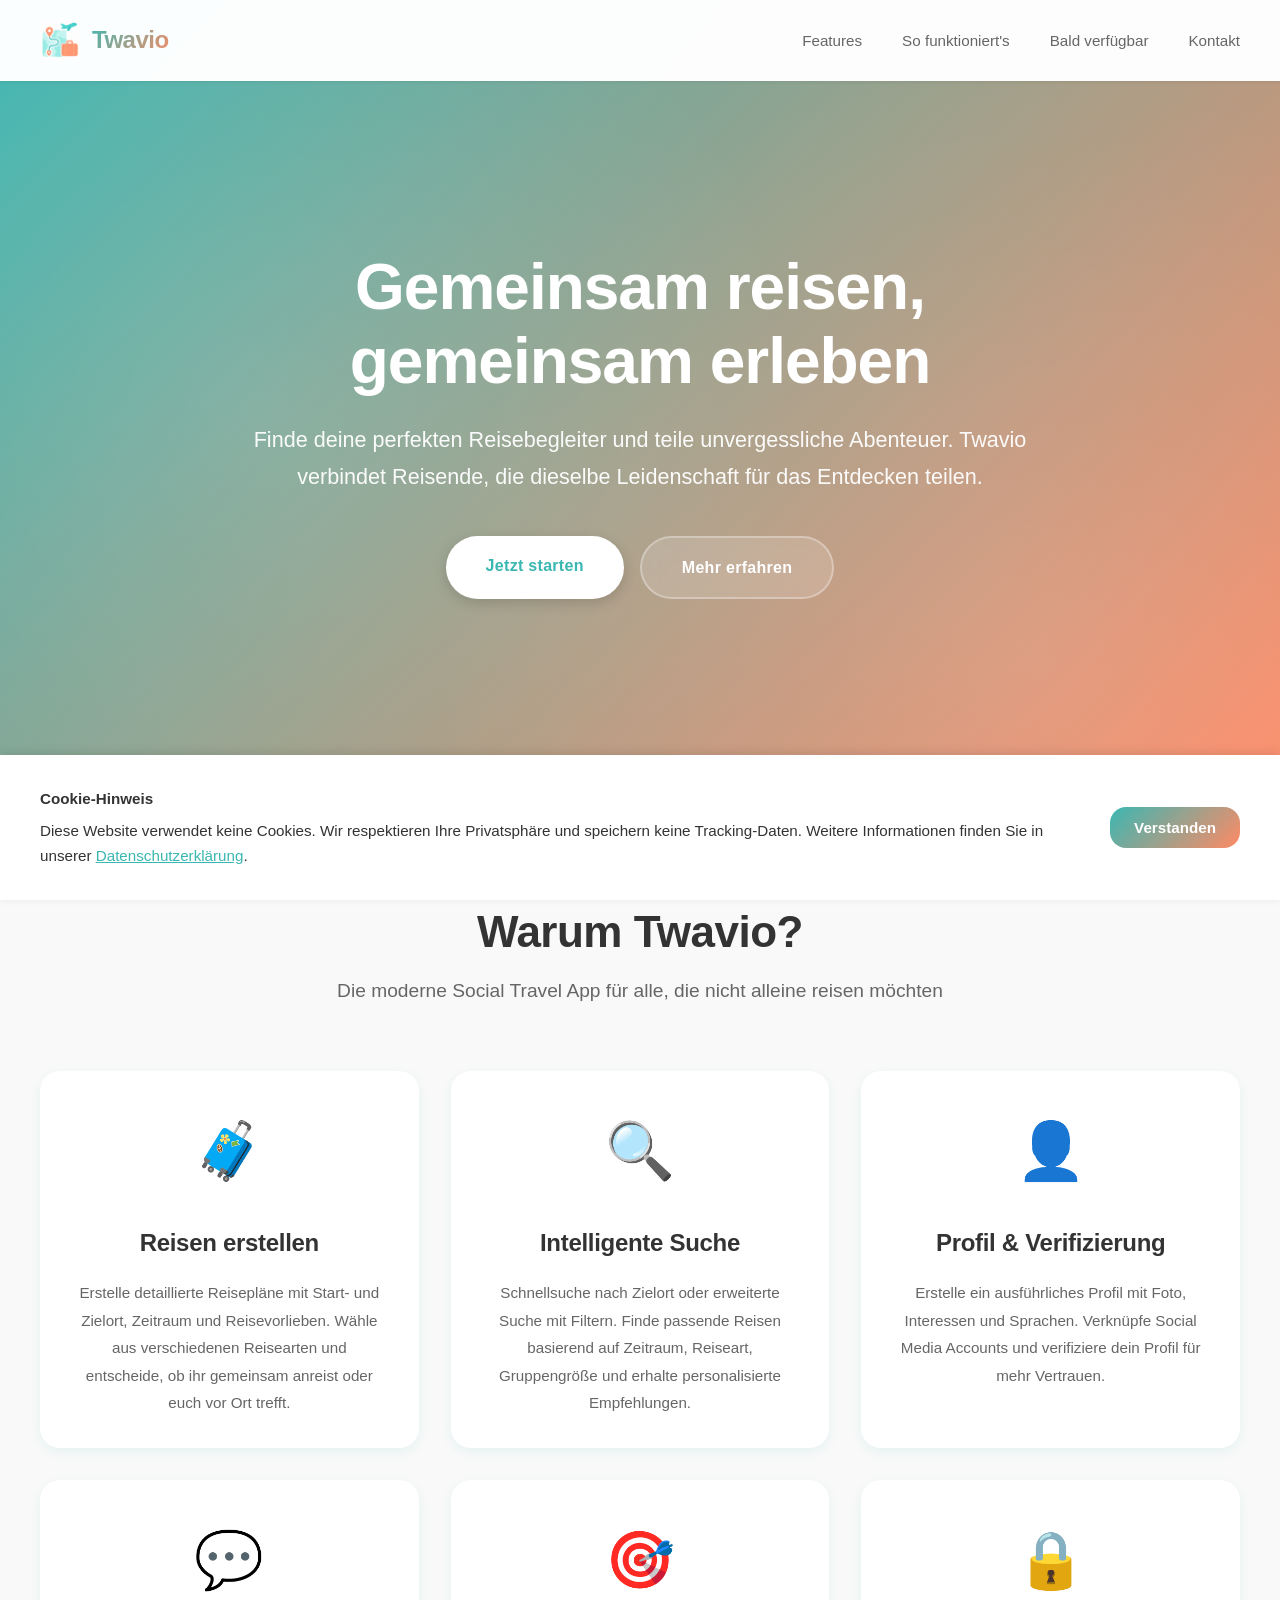
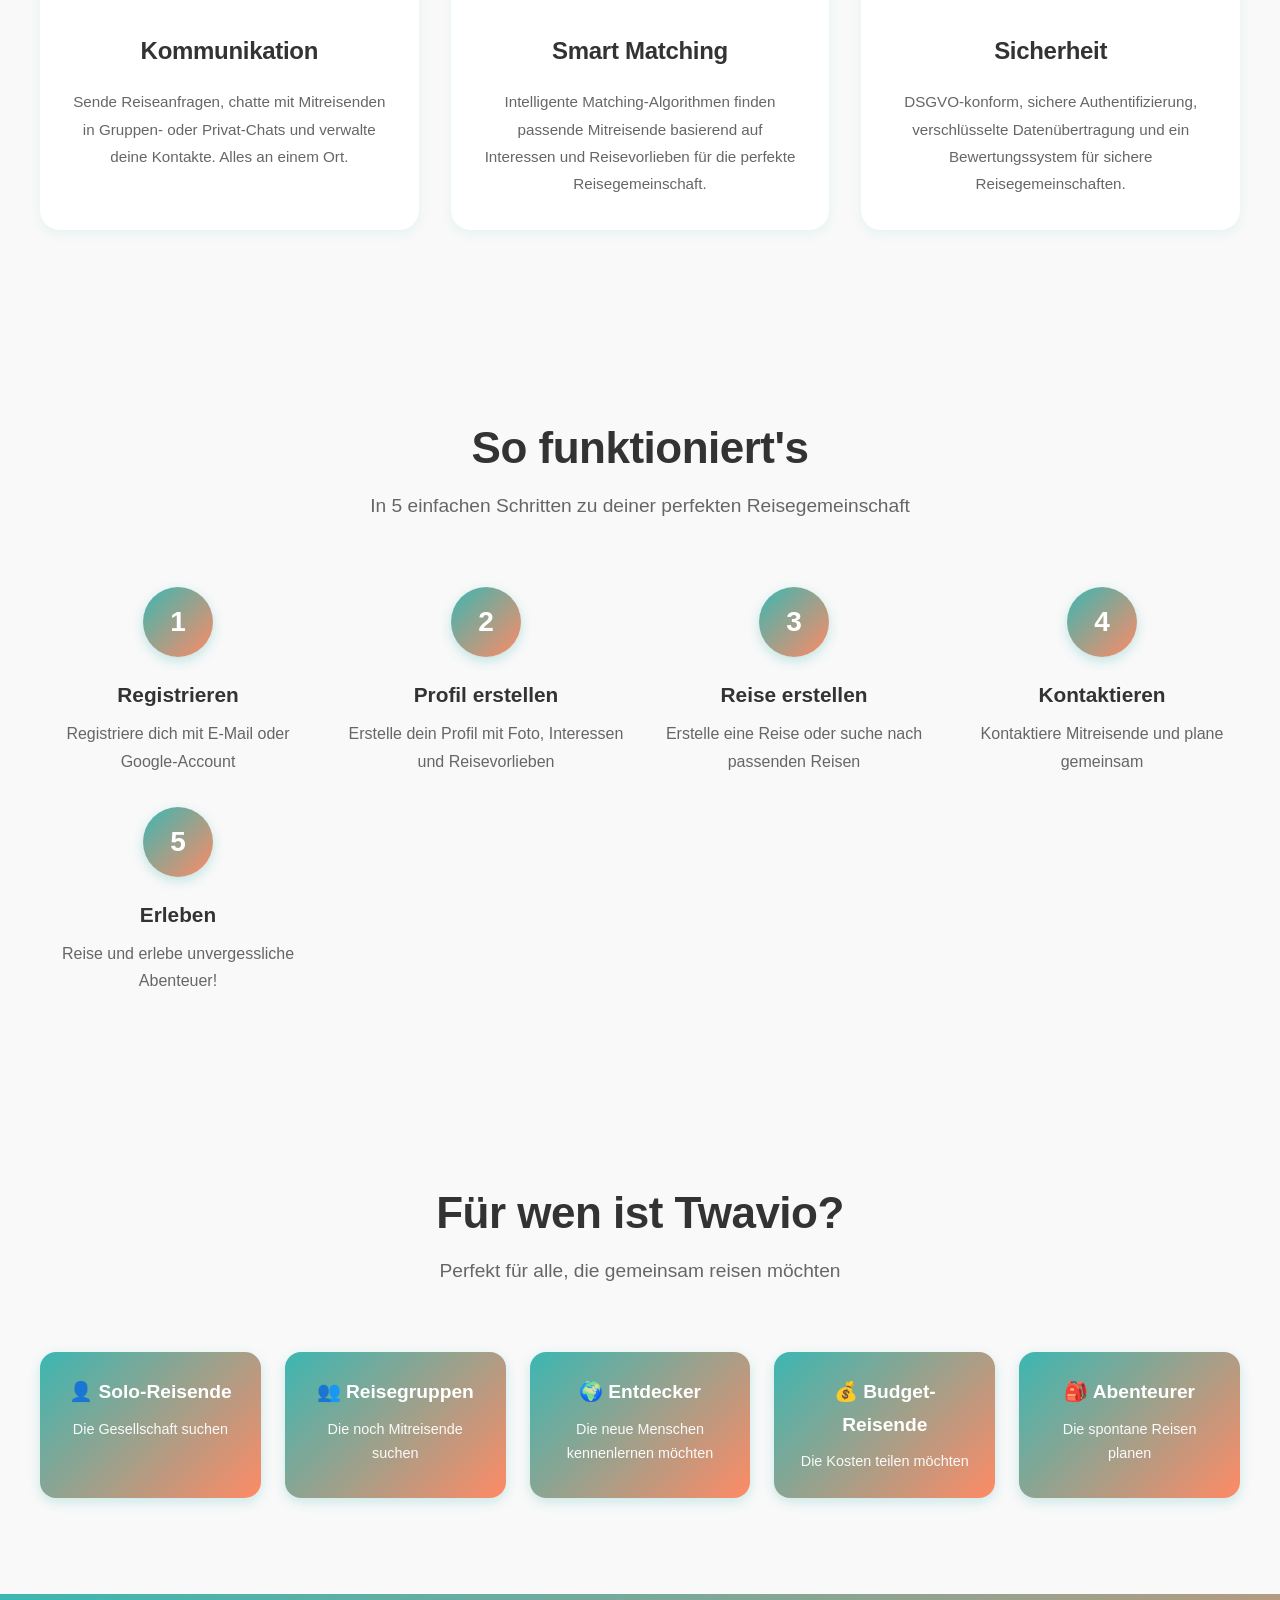
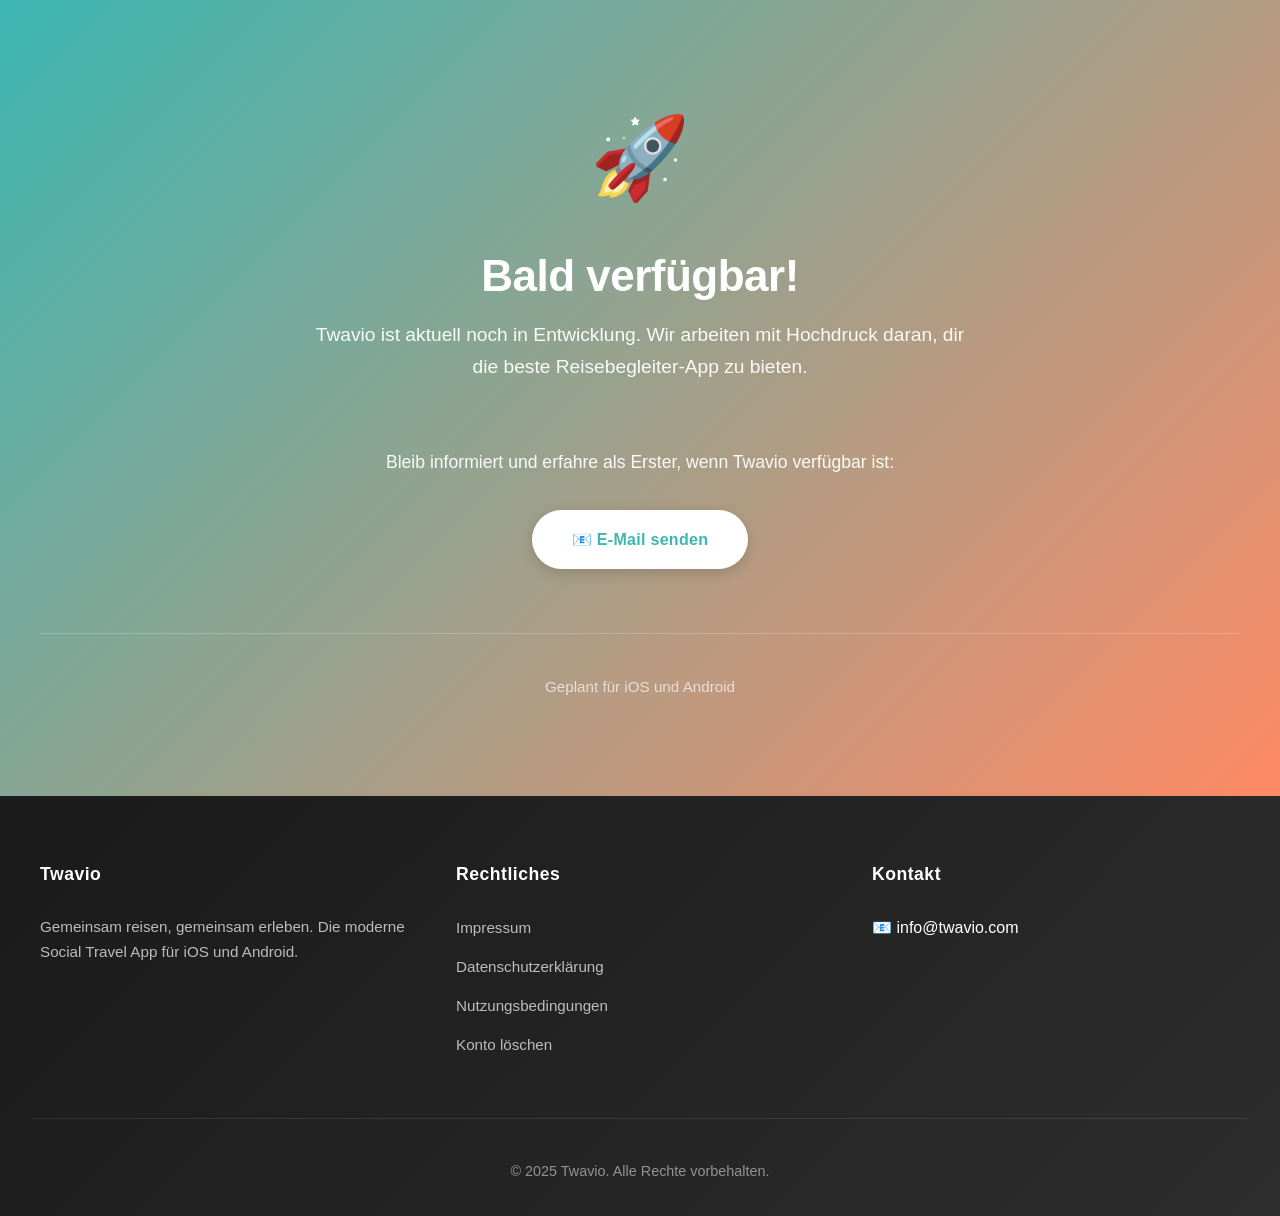
==== index.html @ 89b18ab9 "Unify CSS styling and links across all HTML pages for consistent appearance" ====
<!DOCTYPE html>
<html lang="de">
<head>
    <meta charset="UTF-8">
    <meta name="viewport" content="width=device-width, initial-scale=1.0">
    <meta name="description" content="Twavio - Finde deine perfekten Reisebegleiter und teile unvergessliche Abenteuer. Die moderne Social Travel App für iOS und Android.">
    <title>Twavio - Gemeinsam reisen, gemeinsam erleben</title>
    <link rel="icon" type="image/svg+xml" href="favicon.svg">
    <link rel="alternate icon" href="favicon.ico">
    <link rel="apple-touch-icon" href="favicon.svg">
    <style>
        * {
            margin: 0;
            padding: 0;
            box-sizing: border-box;
        }
        
        :root {
            /* Base Colors */
            --background: #F9F9F9;
            --background-secondary: #F5F5F5;
            --card: #ffffff;
            --card-hover: #F0F8FF;
            
            /* Primary Brand Colors */
            --primary-color: #3BB7B2;
            --primary-light: #A7E0E3;
            --primary-dark: #2A9D98;
            
            /* Secondary Colors */
            --secondary-color: #FF8A65;
            --secondary-light: #FFB299;
            --secondary-dark: #FF7043;
            
            /* Text Colors */
            --text-dark: #333333;
            --text-gray: #666666;
            --text-light: #999999;
            --text-inverse: #ffffff;
            
            /* Accent Colors */
            --accent: #3BB7B2;
            --accent-light: #A7E0E3;
            --success: #4CAF50;
            --warning: #FF9800;
            --error: #FF6B6B;
            
            /* Border Colors */
            --border: #E0E0E0;
            --border-light: #F0F0F0;
            --border-dark: #CCCCCC;
            
            /* Background Colors */
            --bg-light: #F9F9F9;
            --bg-white: #ffffff;
            
            /* Shadow Colors */
            --shadow-light-color: rgba(59, 183, 178, 0.08);
            --shadow-medium-color: rgba(59, 183, 178, 0.12);
            --shadow-dark-color: rgba(59, 183, 178, 0.16);
            
            /* Shadow System */
            --shadow-light: 0 1px 2px var(--shadow-light-color);
            --shadow-medium: 0 2px 4px var(--shadow-medium-color);
            --shadow-large: 0 4px 8px var(--shadow-dark-color);
            --shadow-xlarge: 0 8px 16px var(--shadow-dark-color);
            --shadow: var(--shadow-large);
            --shadow-lg: var(--shadow-xlarge);
            
            /* Gradient */
            --gradient-start: #3BB7B2;
            --gradient-end: #FF8A65;
            --gradient-secondary-start: #A7E0E3;
            --gradient-secondary-end: #FFB299;
            
            /* Signature Gradients */
            --gradient-primary: linear-gradient(135deg, var(--gradient-start) 0%, var(--gradient-end) 100%);
            --gradient-secondary: linear-gradient(135deg, var(--gradient-secondary-start) 0%, var(--gradient-secondary-end) 100%);
            --gradient-subtle: linear-gradient(135deg, var(--background) 0%, var(--background-secondary) 100%);
            
            /* Spacing System */
            --spacing-xs: 4px;
            --spacing-sm: 8px;
            --spacing-md: 12px;
            --spacing-lg: 16px;
            --spacing-xl: 20px;
            --spacing-2xl: 24px;
            --spacing-3xl: 32px;
            --spacing-4xl: 40px;
            --spacing-5xl: 48px;
            
            /* Border Radius - wie im travelmate-app Design System */
            --radius-button: 16px;
            --radius-card: 20px;
            --radius-input: 16px;
            --radius-small: 12px;
            --radius-medium: 12px;
            --radius-large: 28px;
            
            /* Border Width */
            --border-none: 0;
            --border-light: 1px;
            --border-medium: 1px;
            --border-strong: 1.5px;
            --border-accent: 2px;
        }
        
        html {
            scroll-behavior: smooth;
        }
        
        body {
            font-family: -apple-system, BlinkMacSystemFont, 'Segoe UI', Roboto, 'Helvetica Neue', Arial, sans-serif;
            line-height: 1.7;
            color: var(--text-dark);
            background-color: var(--background);
            overflow-x: hidden;
            font-size: 16px;
            -webkit-font-smoothing: antialiased;
            -moz-osx-font-smoothing: grayscale;
        }
        
        /* Navigation - Professioneller */
        nav {
            position: fixed;
            top: 0;
            left: 0;
            right: 0;
            background: rgba(255, 255, 255, 0.98);
            backdrop-filter: blur(20px);
            -webkit-backdrop-filter: blur(20px);
            box-shadow: 0 1px 3px rgba(0, 0, 0, 0.08);
            z-index: 1000;
            padding: 1.25rem 2rem;
            border-bottom: 1px solid var(--border-light);
        }
        
        .nav-container {
            max-width: 1200px;
            margin: 0 auto;
            display: flex;
            justify-content: space-between;
            align-items: center;
        }
        
        .logo {
            font-size: 1.5rem;
            font-weight: 700;
            display: flex;
            align-items: center;
            gap: 0.75rem;
            text-decoration: none;
            color: var(--text-dark);
        }
        
        .logo-img {
            width: 40px;
            height: 40px;
            object-fit: contain;
            display: block;
        }
        
        .logo-emoji {
            font-style: normal;
            font-size: 1.4rem;
        }
        
        .logo-text {
            background: linear-gradient(135deg, var(--primary-color), var(--secondary-color));
            -webkit-background-clip: text;
            -webkit-text-fill-color: transparent;
            background-clip: text;
            letter-spacing: -0.5px;
        }
        
        .nav-links {
            display: flex;
            gap: 2.5rem;
            list-style: none;
            align-items: center;
        }
        
        .nav-links a {
            text-decoration: none;
            color: var(--text-gray);
            font-weight: 500;
            font-size: 0.95rem;
            transition: all 0.3s ease;
            position: relative;
            padding: 0.5rem 0;
        }
        
        .nav-links a::after {
            content: '';
            position: absolute;
            bottom: 0;
            left: 0;
            width: 0;
            height: 2px;
            background: var(--gradient-primary);
            transition: width 0.3s ease;
        }
        
        .nav-links a:hover {
            color: var(--primary-color);
        }
        
        .nav-links a:hover::after {
            width: 100%;
        }
        
        .mobile-menu-btn {
            display: none;
            background: none;
            border: none;
            font-size: 1.5rem;
            cursor: pointer;
            color: var(--text-dark);
        }
        
        /* Hero Section - Professioneller */
        .hero {
            min-height: 90vh;
            display: flex;
            align-items: center;
            justify-content: center;
            background: var(--gradient-primary);
            padding: 120px 2rem 5rem;
            text-align: center;
            color: white;
            position: relative;
            overflow: hidden;
        }
        
        .hero::before {
            content: '';
            position: absolute;
            top: 0;
            left: 0;
            right: 0;
            bottom: 0;
            background: 
                radial-gradient(circle at 20% 50%, rgba(255, 255, 255, 0.1) 0%, transparent 50%),
                radial-gradient(circle at 80% 80%, rgba(255, 255, 255, 0.1) 0%, transparent 50%);
            pointer-events: none;
        }
        
        .hero-content {
            max-width: 850px;
            position: relative;
            z-index: 1;
            animation: fadeInUp 0.8s ease-out;
        }
        
        @keyframes fadeInUp {
            from {
                opacity: 0;
                transform: translateY(30px);
            }
            to {
                opacity: 1;
                transform: translateY(0);
            }
        }
        
        .hero h1 {
            font-size: clamp(2.5rem, 5vw, 4rem);
            font-weight: 800;
            margin-bottom: 1.5rem;
            line-height: 1.15;
            letter-spacing: -1px;
        }
        
        .hero p {
            font-size: clamp(1.1rem, 2vw, 1.35rem);
            margin-bottom: 2.5rem;
            opacity: 0.95;
            line-height: 1.7;
            font-weight: 400;
        }
        
        .cta-buttons {
            display: flex;
            gap: 1rem;
            justify-content: center;
            flex-wrap: wrap;
        }
        
        .btn {
            padding: 1rem 2.5rem;
            border-radius: 50px;
            font-size: 1rem;
            font-weight: 600;
            text-decoration: none;
            transition: all 0.3s cubic-bezier(0.4, 0, 0.2, 1);
            display: inline-block;
            border: none;
            cursor: pointer;
            letter-spacing: 0.3px;
            position: relative;
            overflow: hidden;
        }
        
        .btn-primary {
            background: white;
            color: var(--primary-color);
            box-shadow: 0 4px 14px rgba(0, 0, 0, 0.15);
        }
        
        .btn-primary::before {
            content: '';
            position: absolute;
            top: 50%;
            left: 50%;
            width: 0;
            height: 0;
            border-radius: 50%;
            background: rgba(59, 183, 178, 0.1);
            transform: translate(-50%, -50%);
            transition: width 0.6s, height 0.6s;
        }
        
        .btn-primary:hover {
            transform: translateY(-2px);
            box-shadow: 0 6px 20px rgba(0, 0, 0, 0.2);
        }
        
        .btn-primary:hover::before {
            width: 300px;
            height: 300px;
        }
        
        .btn-secondary {
            background: rgba(255, 255, 255, 0.15);
            color: white;
            border: 2px solid rgba(255, 255, 255, 0.3);
            backdrop-filter: blur(10px);
            -webkit-backdrop-filter: blur(10px);
        }
        
        .btn-secondary:hover {
            background: rgba(255, 255, 255, 0.25);
            border-color: rgba(255, 255, 255, 0.5);
            transform: translateY(-2px);
        }
        
        /* Section Styles - Professioneller */
        section {
            padding: 6rem 2rem;
            position: relative;
        }
        
        .container {
            max-width: 1200px;
            margin: 0 auto;
        }
        
        .section-title {
            text-align: center;
            font-size: clamp(2rem, 4vw, 2.75rem);
            font-weight: 700;
            margin-bottom: 1rem;
            color: var(--text-dark);
            letter-spacing: -0.5px;
            line-height: 1.2;
        }
        
        .section-subtitle {
            text-align: center;
            font-size: clamp(1rem, 1.5vw, 1.2rem);
            color: var(--text-gray);
            margin-bottom: 4rem;
            max-width: 650px;
            margin-left: auto;
            margin-right: auto;
            line-height: 1.7;
            font-weight: 400;
        }
        
        /* Features Grid */
        .features-grid {
            display: grid;
            grid-template-columns: repeat(auto-fit, minmax(300px, 1fr));
            gap: 2rem;
            margin-top: 3rem;
        }
        
        /* Signature Card Style - Web optimiert */
        .card {
            background: var(--card);
            border-radius: 20px;
            box-shadow: 0 4px 12px rgba(59, 183, 178, 0.1);
            border: 1px solid var(--border-light);
            transition: all 0.3s ease;
        }
        
        .feature-card {
            background: var(--card);
            padding: var(--spacing-3xl);
            border-radius: 20px;
            box-shadow: 0 4px 12px rgba(59, 183, 178, 0.1);
            border: 1px solid var(--border-light);
            transition: all 0.4s cubic-bezier(0.4, 0, 0.2, 1);
            text-align: center;
            height: 100%;
            display: flex;
            flex-direction: column;
        }
        
        .feature-card:hover {
            transform: translateY(-8px);
            box-shadow: 0 12px 32px rgba(59, 183, 178, 0.18);
            background: var(--card-hover);
            border-color: var(--primary-light);
        }
        
        .feature-icon {
            font-size: 3.5rem;
            margin-bottom: 1.5rem;
            display: inline-block;
            transition: transform 0.3s ease;
        }
        
        .feature-card:hover .feature-icon {
            transform: scale(1.1);
        }
        
        .feature-card h3 {
            font-size: 1.5rem;
            margin-bottom: 1rem;
            color: var(--text-dark);
            font-weight: 600;
            letter-spacing: -0.3px;
        }
        
        .feature-card p {
            color: var(--text-gray);
            line-height: 1.8;
            font-size: 0.95rem;
            flex-grow: 1;
        }
        
        /* How it Works */
        .steps {
            display: grid;
            grid-template-columns: repeat(auto-fit, minmax(250px, 1fr));
            gap: 2rem;
            margin-top: 3rem;
        }
        
        .step {
            text-align: center;
            position: relative;
        }
        
        .step-number {
            width: 70px;
            height: 70px;
            border-radius: 50%;
            background: var(--gradient-primary);
            color: white;
            display: flex;
            align-items: center;
            justify-content: center;
            font-size: 1.75rem;
            font-weight: 700;
            margin: 0 auto var(--spacing-xl);
            box-shadow: 0 4px 12px rgba(59, 183, 178, 0.3);
            transition: all 0.3s ease;
        }
        
        .step:hover .step-number {
            transform: scale(1.1);
            box-shadow: 0 6px 20px rgba(59, 183, 178, 0.4);
        }
        
        .step h3 {
            font-size: 1.3rem;
            margin-bottom: 0.5rem;
            color: var(--text-dark);
        }
        
        .step p {
            color: var(--text-gray);
        }
        
        /* Target Audience */
        .audience-grid {
            display: grid;
            grid-template-columns: repeat(auto-fit, minmax(200px, 1fr));
            gap: 1.5rem;
            margin-top: 3rem;
        }
        
        .audience-card {
            background: var(--gradient-primary);
            padding: var(--spacing-2xl);
            border-radius: 16px;
            color: white;
            text-align: center;
            transition: all 0.4s cubic-bezier(0.4, 0, 0.2, 1);
            box-shadow: 0 4px 12px rgba(59, 183, 178, 0.25);
        }
        
        .audience-card:hover {
            transform: translateY(-6px) scale(1.02);
            box-shadow: 0 8px 24px rgba(59, 183, 178, 0.35);
        }
        
        .audience-card h3 {
            font-size: 1.2rem;
            margin-bottom: 0.5rem;
            font-weight: 600;
        }
        
        .audience-card p {
            font-size: 0.9rem;
            opacity: 0.95;
        }
        
        /* App Download */
        .download-section {
            background: linear-gradient(135deg, var(--primary-color), var(--secondary-color));
            color: white;
            text-align: center;
        }
        
        .download-section .section-title,
        .download-section .section-subtitle {
            color: white;
        }
        
        .app-buttons {
            display: flex;
            gap: 1rem;
            justify-content: center;
            flex-wrap: wrap;
            margin-top: 2rem;
        }
        
        .app-btn {
            background: rgba(255, 255, 255, 0.2);
            backdrop-filter: blur(10px);
            padding: var(--spacing-lg) var(--spacing-2xl);
            border-radius: var(--radius-medium);
            text-decoration: none;
            color: white;
            font-weight: 600;
            transition: all 0.3s ease;
            border: 2px solid rgba(255, 255, 255, 0.3);
            box-shadow: var(--shadow-medium);
        }
        
        .app-btn:hover {
            background: rgba(255, 255, 255, 0.3);
            transform: translateY(-2px);
            box-shadow: var(--shadow-large);
        }
        
        /* Footer - Professioneller */
        footer {
            background: linear-gradient(135deg, #1a1a1a 0%, #2d2d2d 100%);
            color: white;
            padding: 4rem 2rem 2rem;
            margin-top: 0;
        }
        
        .footer-content {
            max-width: 1200px;
            margin: 0 auto;
            display: grid;
            grid-template-columns: repeat(auto-fit, minmax(250px, 1fr));
            gap: 3rem;
            margin-bottom: 3rem;
        }
        
        .footer-section h3 {
            margin-bottom: 1.5rem;
            font-size: 1.1rem;
            font-weight: 600;
            color: white;
            letter-spacing: 0.5px;
        }
        
        .footer-section p {
            color: rgba(255, 255, 255, 0.7);
            line-height: 1.7;
            font-size: 0.95rem;
        }
        
        .footer-section ul {
            list-style: none;
            padding: 0;
        }
        
        .footer-section ul li {
            margin-bottom: 0.75rem;
        }
        
        .footer-section a {
            color: rgba(255, 255, 255, 0.7);
            text-decoration: none;
            transition: all 0.3s ease;
            font-size: 0.95rem;
            display: inline-block;
        }
        
        .footer-section a:hover {
            color: var(--primary-light);
            transform: translateX(4px);
        }
        
        .footer-bottom {
            text-align: center;
            padding-top: 2.5rem;
            border-top: 1px solid rgba(255, 255, 255, 0.1);
            color: rgba(255, 255, 255, 0.5);
            font-size: 0.9rem;
        }
        
        /* Responsive Design */
        @media (max-width: 768px) {
            .nav-links {
                display: none;
            }
            
            .mobile-menu-btn {
                display: block;
            }
            
            .hero h1 {
                font-size: 2.5rem;
            }
            
            .hero p {
                font-size: 1.1rem;
            }
            
            .section-title {
                font-size: 2rem;
            }
            
            .features-grid,
            .steps,
            .audience-grid {
                grid-template-columns: 1fr;
            }
            
            .cta-buttons {
                flex-direction: column;
            }
            
            .btn {
                width: 100%;
            }
        }
        
        @media (max-width: 480px) {
            nav {
                padding: 1rem;
            }
            
            .hero {
                padding: 80px 1rem 3rem;
            }
            
            .hero h1 {
                font-size: 2rem;
            }
            
            section {
                padding: 3rem 1rem;
            }
        }
    </style>
</head>
<body>
    <!-- Navigation -->
    <nav>
        <div class="nav-container">
            <a href="#hero" class="logo"><img src="app-icon-new.png" alt="Twavio Logo" class="logo-img"><span class="logo-text">Twavio</span></a>
            <ul class="nav-links">
                <li><a href="#features">Features</a></li>
                <li><a href="#how-it-works">So funktioniert's</a></li>
                <li><a href="#download">Bald verfügbar</a></li>
                <li><a href="#contact">Kontakt</a></li>
            </ul>
            <button class="mobile-menu-btn">☰</button>
        </div>
    </nav>

    <!-- Hero Section -->
    <section id="hero" class="hero">
        <div class="hero-content">
            <h1>Gemeinsam reisen, gemeinsam erleben</h1>
            <p>Finde deine perfekten Reisebegleiter und teile unvergessliche Abenteuer. Twavio verbindet Reisende, die dieselbe Leidenschaft für das Entdecken teilen.</p>
            <div class="cta-buttons">
                <a href="#download" class="btn btn-primary">Jetzt starten</a>
                <a href="#features" class="btn btn-secondary">Mehr erfahren</a>
            </div>
        </div>
    </section>

    <!-- Features Section -->
    <section id="features">
        <div class="container">
            <h2 class="section-title">Warum Twavio?</h2>
            <p class="section-subtitle">Die moderne Social Travel App für alle, die nicht alleine reisen möchten</p>
            
            <div class="features-grid">
                <div class="feature-card">
                    <div class="feature-icon">🧳</div>
                    <h3>Reisen erstellen</h3>
                    <p>Erstelle detaillierte Reisepläne mit Start- und Zielort, Zeitraum und Reisevorlieben. Wähle aus verschiedenen Reisearten und entscheide, ob ihr gemeinsam anreist oder euch vor Ort trefft.</p>
                </div>
                
                <div class="feature-card">
                    <div class="feature-icon">🔍</div>
                    <h3>Intelligente Suche</h3>
                    <p>Schnellsuche nach Zielort oder erweiterte Suche mit Filtern. Finde passende Reisen basierend auf Zeitraum, Reiseart, Gruppengröße und erhalte personalisierte Empfehlungen.</p>
                </div>
                
                <div class="feature-card">
                    <div class="feature-icon">👤</div>
                    <h3>Profil & Verifizierung</h3>
                    <p>Erstelle ein ausführliches Profil mit Foto, Interessen und Sprachen. Verknüpfe Social Media Accounts und verifiziere dein Profil für mehr Vertrauen.</p>
                </div>
                
                <div class="feature-card">
                    <div class="feature-icon">💬</div>
                    <h3>Kommunikation</h3>
                    <p>Sende Reiseanfragen, chatte mit Mitreisenden in Gruppen- oder Privat-Chats und verwalte deine Kontakte. Alles an einem Ort.</p>
                </div>
                
                <div class="feature-card">
                    <div class="feature-icon">🎯</div>
                    <h3>Smart Matching</h3>
                    <p>Intelligente Matching-Algorithmen finden passende Mitreisende basierend auf Interessen und Reisevorlieben für die perfekte Reisegemeinschaft.</p>
                </div>
                
                <div class="feature-card">
                    <div class="feature-icon">🔒</div>
                    <h3>Sicherheit</h3>
                    <p>DSGVO-konform, sichere Authentifizierung, verschlüsselte Datenübertragung und ein Bewertungssystem für sichere Reisegemeinschaften.</p>
                </div>
            </div>
        </div>
    </section>

    <!-- How it Works -->
    <section id="how-it-works" style="background: var(--bg-light);">
        <div class="container">
            <h2 class="section-title">So funktioniert's</h2>
            <p class="section-subtitle">In 5 einfachen Schritten zu deiner perfekten Reisegemeinschaft</p>
            
            <div class="steps">
                <div class="step">
                    <div class="step-number">1</div>
                    <h3>Registrieren</h3>
                    <p>Registriere dich mit E-Mail oder Google-Account</p>
                </div>
                
                <div class="step">
                    <div class="step-number">2</div>
                    <h3>Profil erstellen</h3>
                    <p>Erstelle dein Profil mit Foto, Interessen und Reisevorlieben</p>
                </div>
                
                <div class="step">
                    <div class="step-number">3</div>
                    <h3>Reise erstellen</h3>
                    <p>Erstelle eine Reise oder suche nach passenden Reisen</p>
                </div>
                
                <div class="step">
                    <div class="step-number">4</div>
                    <h3>Kontaktieren</h3>
                    <p>Kontaktiere Mitreisende und plane gemeinsam</p>
                </div>
                
                <div class="step">
                    <div class="step-number">5</div>
                    <h3>Erleben</h3>
                    <p>Reise und erlebe unvergessliche Abenteuer!</p>
                </div>
            </div>
        </div>
    </section>

    <!-- Target Audience -->
    <section id="audience">
        <div class="container">
            <h2 class="section-title">Für wen ist Twavio?</h2>
            <p class="section-subtitle">Perfekt für alle, die gemeinsam reisen möchten</p>
            
            <div class="audience-grid">
                <div class="audience-card">
                    <h3>👤 Solo-Reisende</h3>
                    <p>Die Gesellschaft suchen</p>
                </div>
                
                <div class="audience-card">
                    <h3>👥 Reisegruppen</h3>
                    <p>Die noch Mitreisende suchen</p>
                </div>
                
                <div class="audience-card">
                    <h3>🌍 Entdecker</h3>
                    <p>Die neue Menschen kennenlernen möchten</p>
                </div>
                
                <div class="audience-card">
                    <h3>💰 Budget-Reisende</h3>
                    <p>Die Kosten teilen möchten</p>
                </div>
                
                <div class="audience-card">
                    <h3>🎒 Abenteurer</h3>
                    <p>Die spontane Reisen planen</p>
                </div>
            </div>
        </div>
    </section>

    <!-- Coming Soon Section -->
    <section id="download" class="download-section">
        <div class="container">
            <div style="font-size: 5rem; margin-bottom: 1.5rem; display: inline-block; animation: float 3s ease-in-out infinite;">🚀</div>
            <h2 class="section-title" style="color: white;">Bald verfügbar!</h2>
            <p class="section-subtitle" style="color: rgba(255, 255, 255, 0.95);">Twavio ist aktuell noch in Entwicklung. Wir arbeiten mit Hochdruck daran, dir die beste Reisebegleiter-App zu bieten.</p>
            
            <div style="margin-top: 3.5rem; max-width: 550px; margin-left: auto; margin-right: auto;">
                <p style="margin-bottom: 2rem; font-size: 1.1rem; opacity: 0.95; color: white;">Bleib informiert und erfahre als Erster, wenn Twavio verfügbar ist:</p>
                <div style="display: flex; gap: 1rem; flex-wrap: wrap; justify-content: center;">
                    <a href="mailto:info@twavio.com?subject=Benachrichtigung%20bei%20App-Launch" class="btn btn-primary" style="background: white; color: var(--primary-color);">📧 E-Mail senden</a>
                </div>
            </div>
            
            <div style="margin-top: 4rem; padding-top: 2.5rem; border-top: 1px solid rgba(255, 255, 255, 0.2);">
                <p style="opacity: 0.85; font-size: 0.95rem; color: rgba(255, 255, 255, 0.8);">Geplant für iOS und Android</p>
            </div>
        </div>
    </section>
    
    <style>
        @keyframes float {
            0%, 100% { transform: translateY(0px); }
            50% { transform: translateY(-10px); }
        }
    </style>

    <!-- Footer -->
    <footer id="contact">
        <div class="footer-content">
            <div class="footer-section">
                <h3>Twavio</h3>
                <p>Gemeinsam reisen, gemeinsam erleben. Die moderne Social Travel App für iOS und Android.</p>
            </div>
            
            <div class="footer-section">
                <h3>Rechtliches</h3>
                <ul>
                    <li><a href="impressum.html">Impressum</a></li>
                    <li><a href="datenschutz.html">Datenschutzerklärung</a></li>
                    <li><a href="nutzungsbedingungen.html">Nutzungsbedingungen</a></li>
                    <li><a href="konto-loeschen.html">Konto löschen</a></li>
                </ul>
            </div>
            
            <div class="footer-section">
                <h3>Kontakt</h3>
                <ul>
                    <li>📧 info@twavio.com</li>
                </ul>
            </div>
        </div>
        
        <div class="footer-bottom">
            <p>&copy; 2025 Twavio. Alle Rechte vorbehalten.</p>
        </div>
    </footer>

    <!-- Cookie-Banner (DSGVO/TTDSG konform) -->
    <div id="cookie-banner" class="cookie-banner" style="display: none;">
        <div class="cookie-content">
            <div class="cookie-text">
                <p><strong>Cookie-Hinweis</strong></p>
                <p>Diese Website verwendet keine Cookies. Wir respektieren Ihre Privatsphäre und speichern keine Tracking-Daten. Weitere Informationen finden Sie in unserer <a href="datenschutz.html">Datenschutzerklärung</a>.</p>
            </div>
            <div class="cookie-buttons">
                <button id="cookie-accept" class="cookie-btn cookie-btn-primary">Verstanden</button>
            </div>
        </div>
    </div>

    <style>
        .cookie-banner {
            position: fixed;
            bottom: 0;
            left: 0;
            right: 0;
            background: white;
            box-shadow: 0 -2px 10px rgba(0, 0, 0, 0.1);
            z-index: 10000;
            padding: 1.5rem 2rem;
            border-top: 1px solid var(--border-light);
        }

        .cookie-content {
            max-width: 1200px;
            margin: 0 auto;
            display: flex;
            align-items: center;
            justify-content: space-between;
            gap: 2rem;
            flex-wrap: wrap;
        }

        .cookie-text {
            flex: 1;
            min-width: 300px;
        }

        .cookie-text p {
            margin: 0.5rem 0;
            color: var(--text-dark);
            font-size: 0.95rem;
            line-height: 1.6;
        }

        .cookie-text a {
            color: var(--primary-color);
            text-decoration: underline;
        }

        .cookie-buttons {
            display: flex;
            gap: 1rem;
            flex-shrink: 0;
        }

        .cookie-btn {
            padding: 0.75rem 1.5rem;
            border-radius: var(--radius-button);
            font-size: 0.95rem;
            font-weight: 600;
            border: none;
            cursor: pointer;
            transition: all 0.3s ease;
        }

        .cookie-btn-primary {
            background: var(--gradient-primary);
            color: white;
        }

        .cookie-btn-primary:hover {
            transform: translateY(-2px);
            box-shadow: 0 4px 12px rgba(59, 183, 178, 0.3);
        }

        @media (max-width: 768px) {
            .cookie-banner {
                padding: 1rem;
            }

            .cookie-content {
                flex-direction: column;
                align-items: stretch;
            }

            .cookie-buttons {
                width: 100%;
            }

            .cookie-btn {
                width: 100%;
            }
        }
    </style>

    <script>
        // Cookie-Banner Funktion
        (function() {
            // Prüfe ob Cookie-Consent bereits gegeben wurde
            const cookieConsent = localStorage.getItem('cookieConsent');
            
            if (!cookieConsent) {
                // Zeige Cookie-Banner nach kurzer Verzögerung
                setTimeout(() => {
                    const banner = document.getElementById('cookie-banner');
                    if (banner) {
                        banner.style.display = 'block';
                    }
                }, 500);
            }

            // Cookie-Accept Button
            const acceptBtn = document.getElementById('cookie-accept');
            if (acceptBtn) {
                acceptBtn.addEventListener('click', () => {
                    localStorage.setItem('cookieConsent', 'true');
                    const banner = document.getElementById('cookie-banner');
                    if (banner) {
                        banner.style.display = 'none';
                    }
                });
            }
        })();

        // Smooth scroll for anchor links
        document.querySelectorAll('a[href^="#"]').forEach(anchor => {
            anchor.addEventListener('click', function (e) {
                e.preventDefault();
                const target = document.querySelector(this.getAttribute('href'));
                if (target) {
                    target.scrollIntoView({
                        behavior: 'smooth',
                        block: 'start'
                    });
                }
            });
        });

        // Mobile menu toggle (basic implementation)
        const mobileMenuBtn = document.querySelector('.mobile-menu-btn');
        const navLinks = document.querySelector('.nav-links');
        
        if (mobileMenuBtn) {
            mobileMenuBtn.addEventListener('click', () => {
                navLinks.style.display = navLinks.style.display === 'flex' ? 'none' : 'flex';
                navLinks.style.flexDirection = 'column';
                navLinks.style.position = 'absolute';
                navLinks.style.top = '100%';
                navLinks.style.left = '0';
                navLinks.style.right = '0';
                navLinks.style.background = 'white';
                navLinks.style.padding = '1rem';
                navLinks.style.boxShadow = '0 4px 6px rgba(0,0,0,0.1)';
            });
        }
    </script>
</body>
</html>
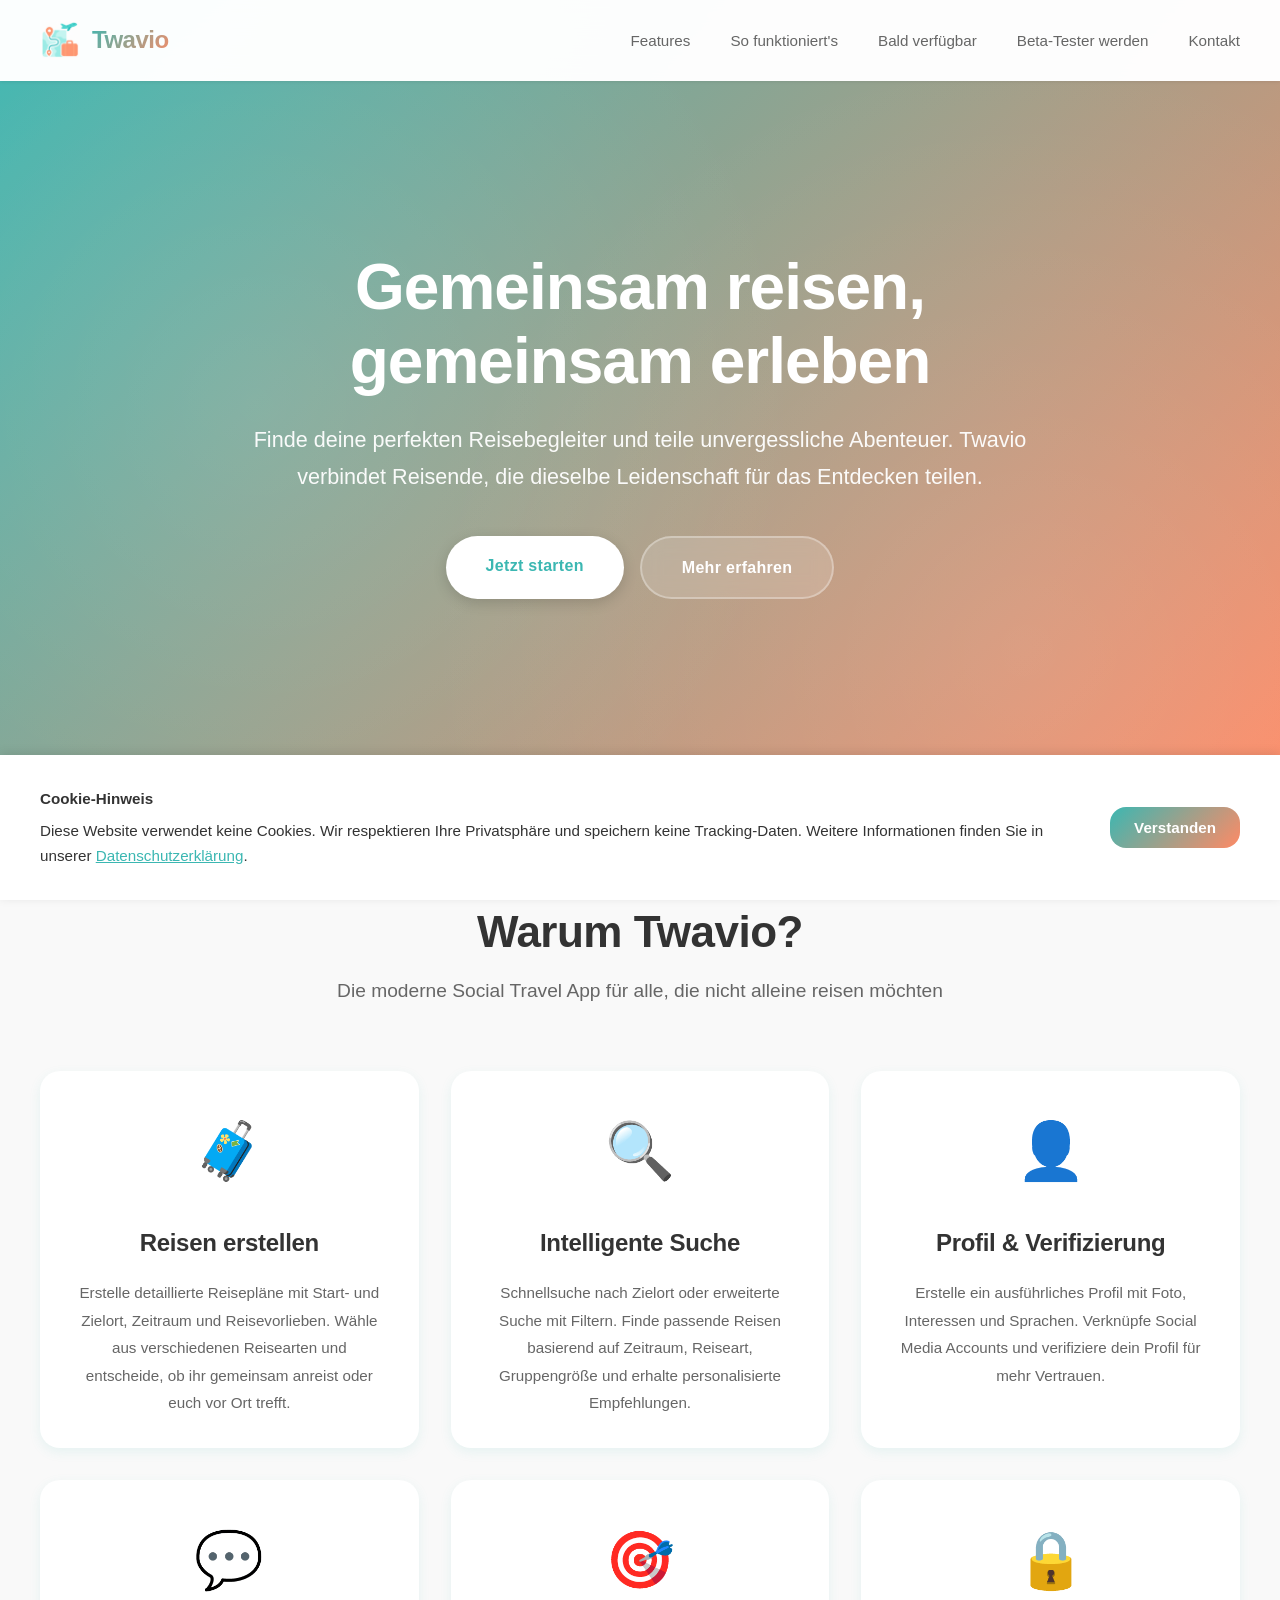
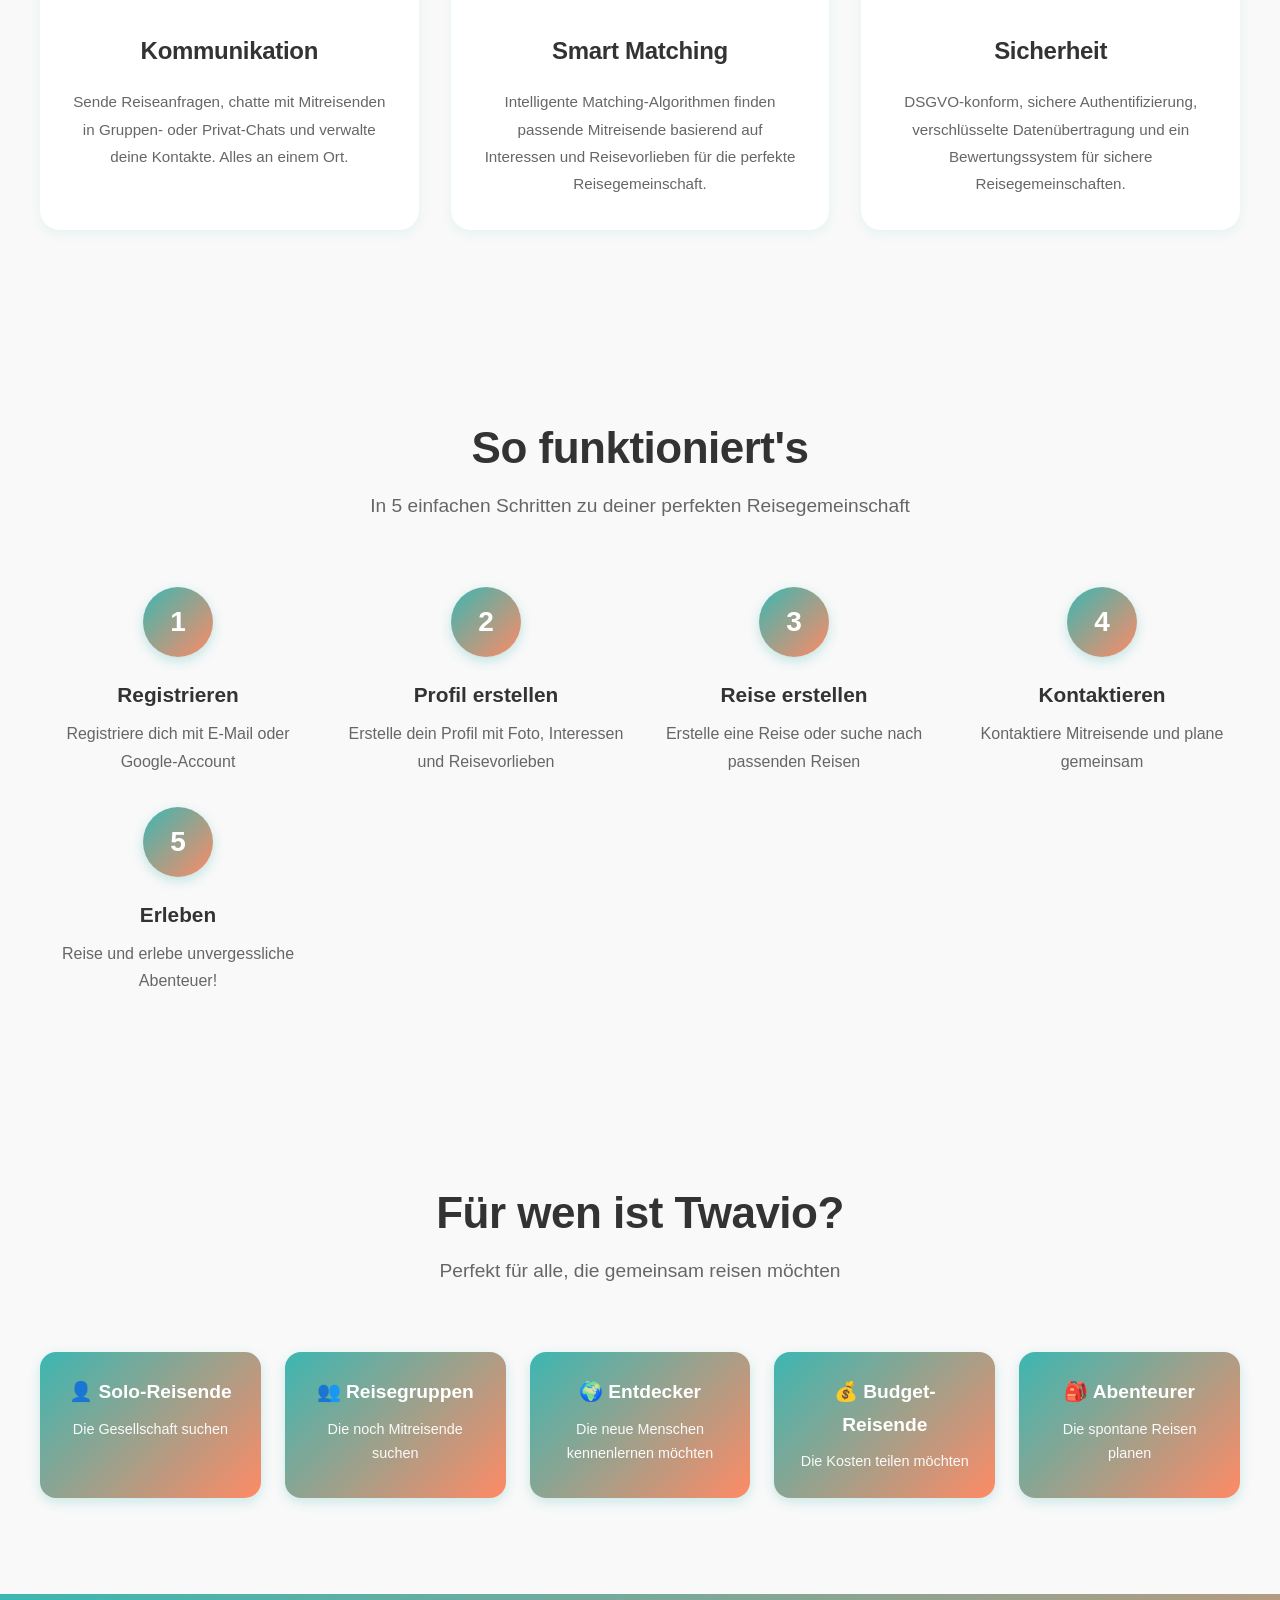
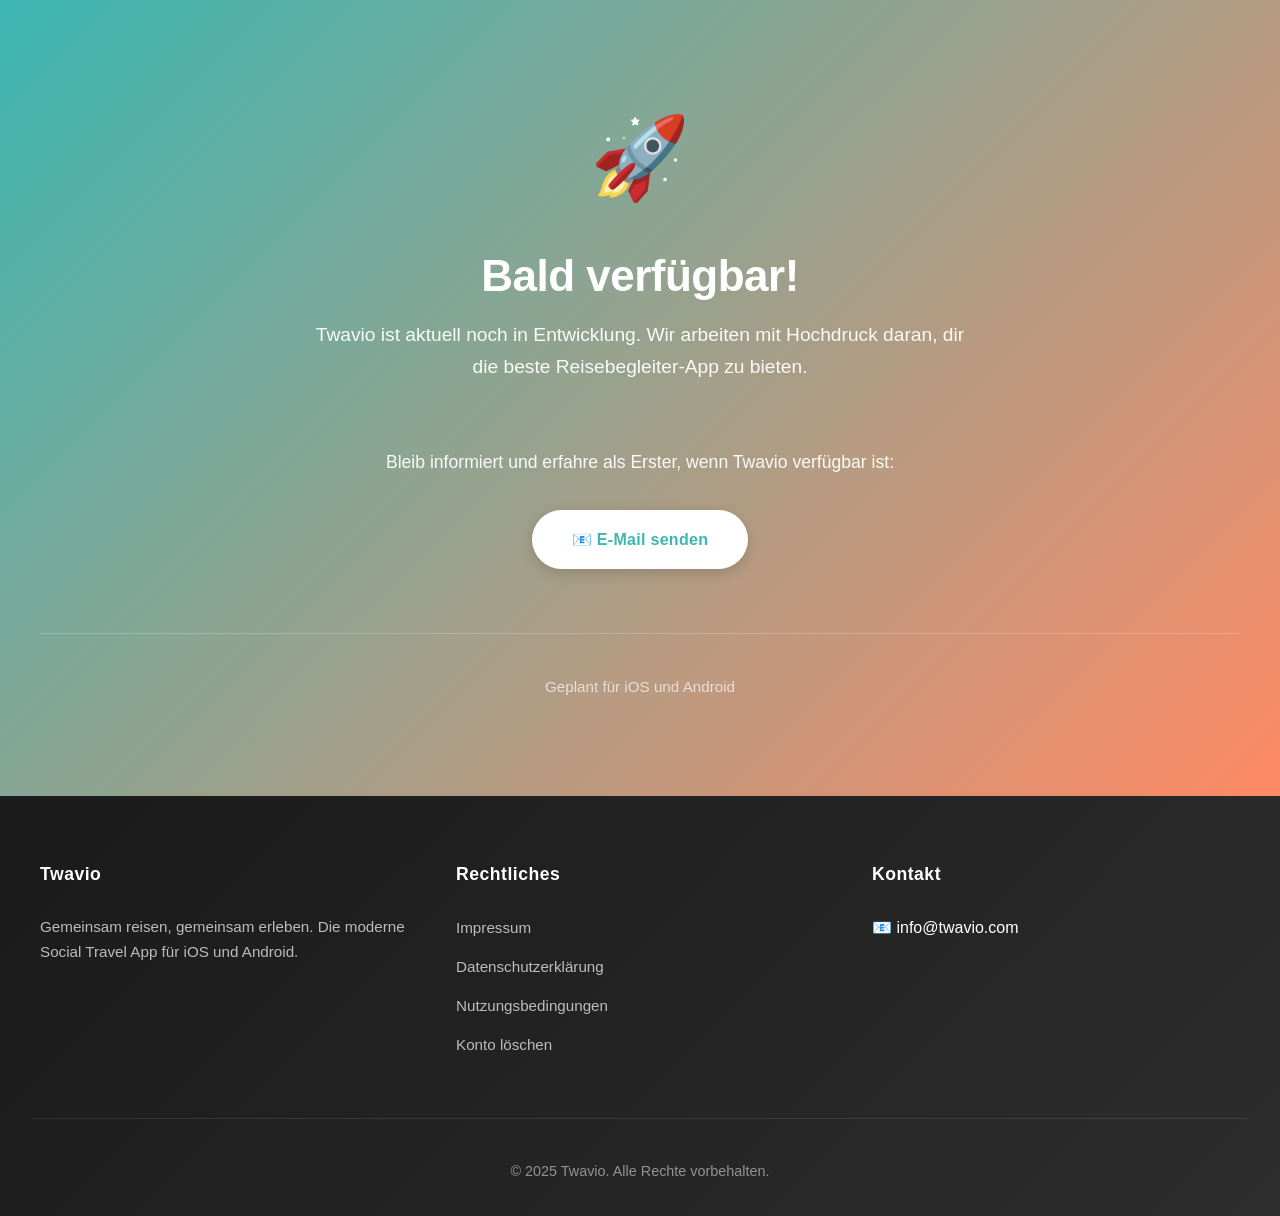
==== commit ac11ece0: "Add beta tester signup page with form and update privacy policy" ====
--- a/index.html
+++ b/index.html
@@ -683,6 +683,7 @@
                 <li><a href="#features">Features</a></li>
                 <li><a href="#how-it-works">So funktioniert's</a></li>
                 <li><a href="#download">Bald verfügbar</a></li>
+                <li><a href="tester-anmeldung.html">Beta-Tester werden</a></li>
                 <li><a href="#contact">Kontakt</a></li>
             </ul>
             <button class="mobile-menu-btn">☰</button>
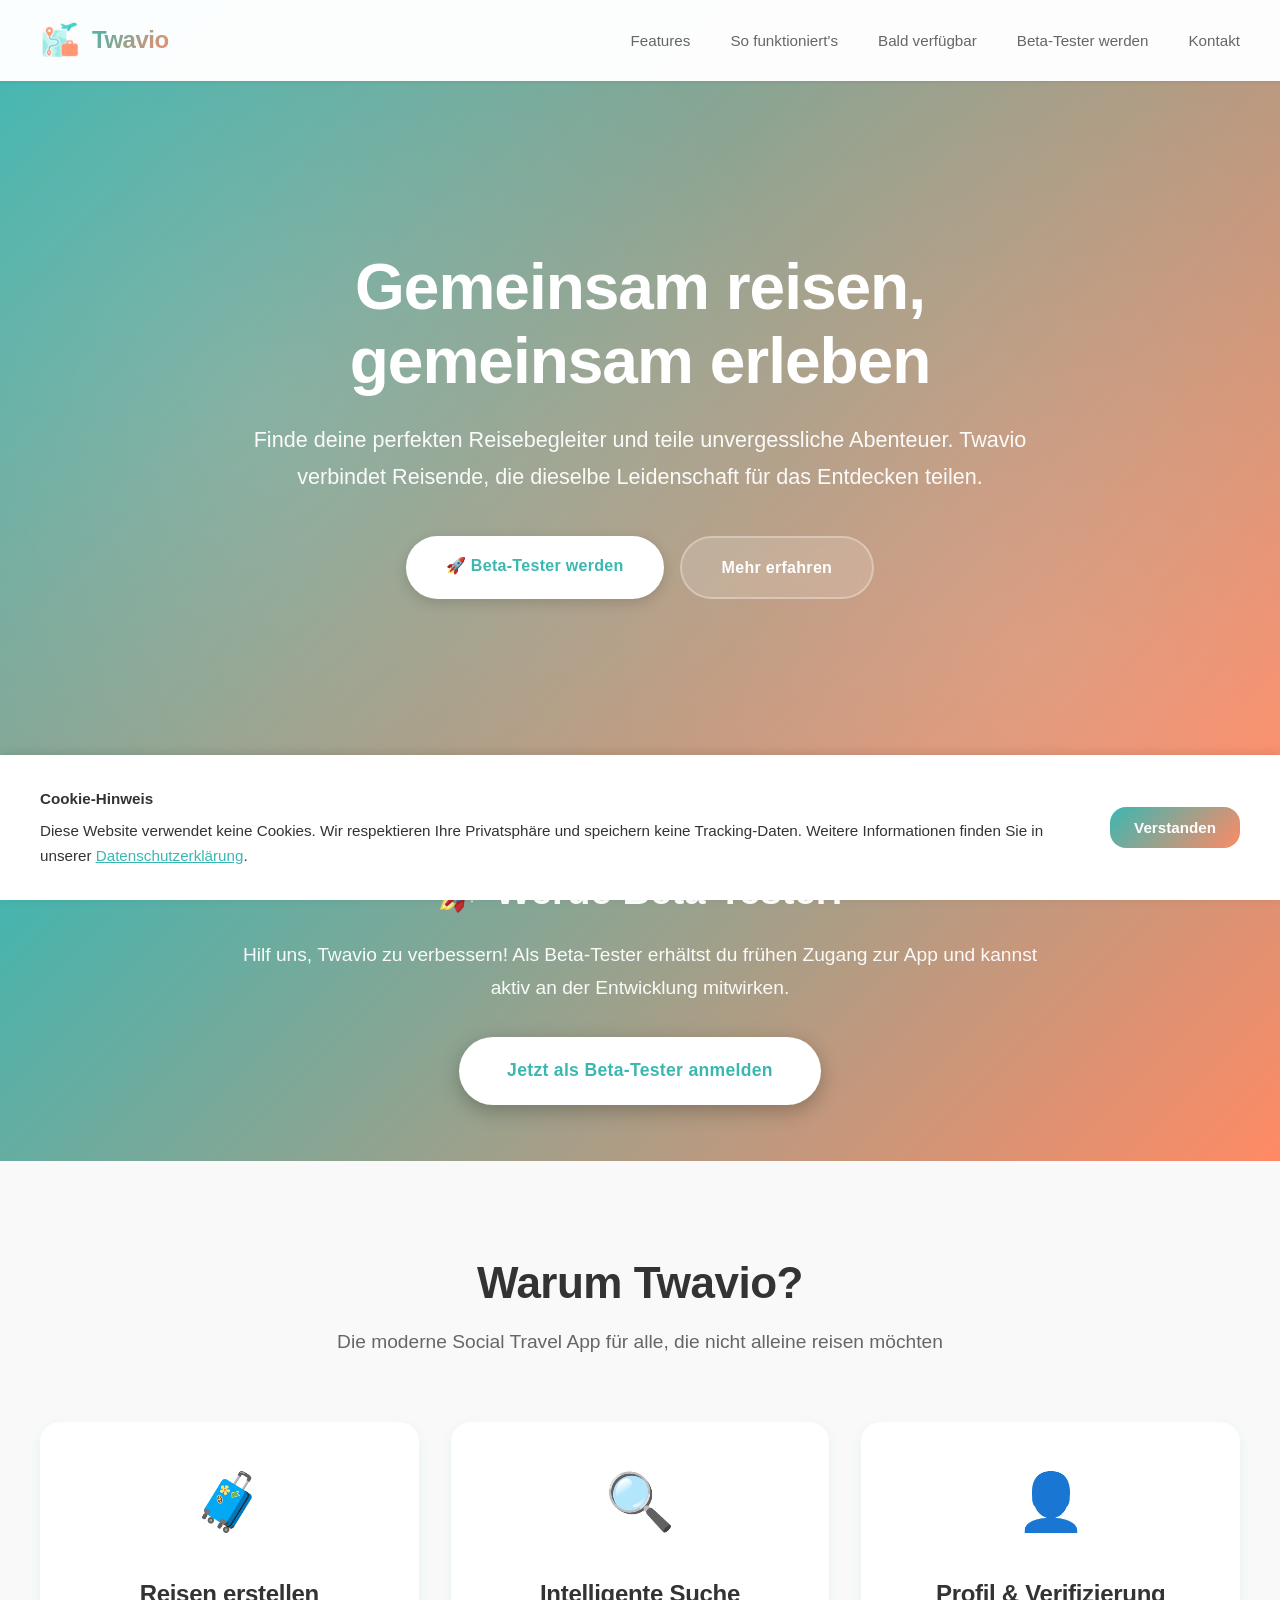
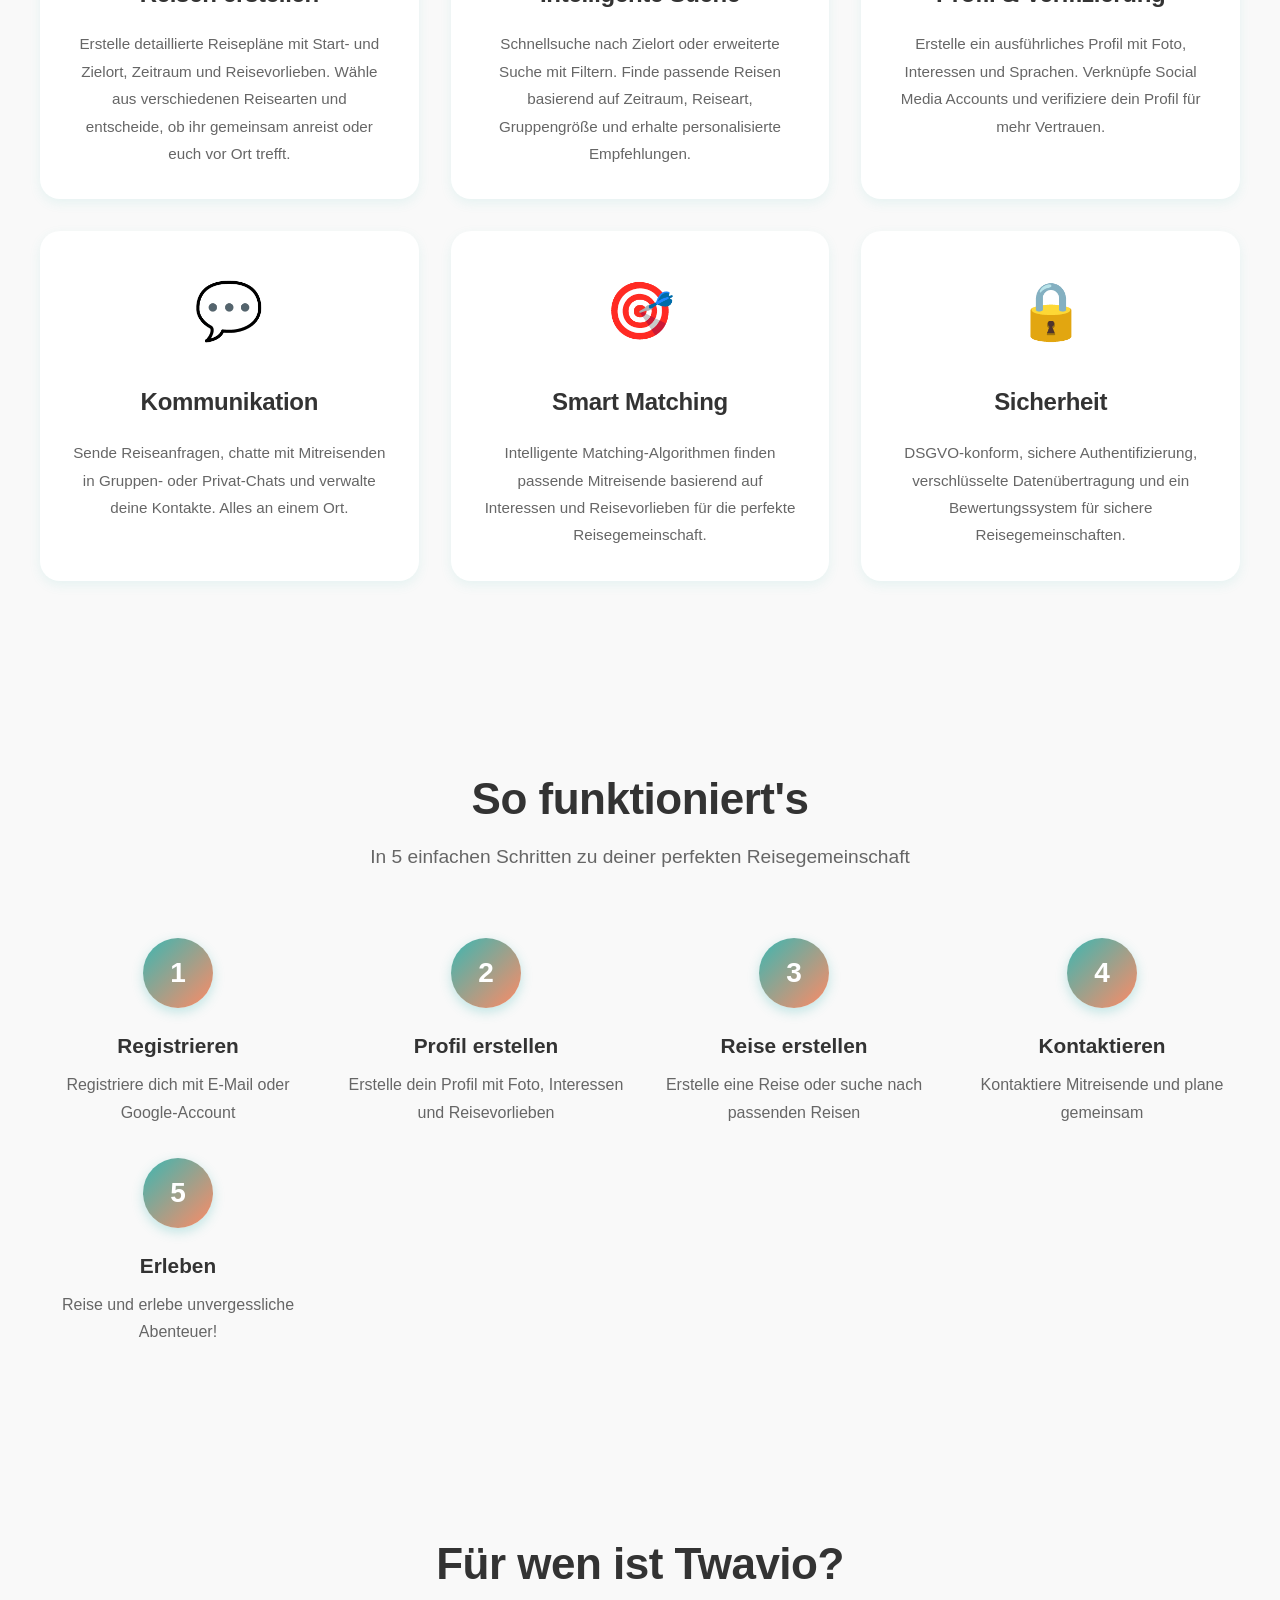
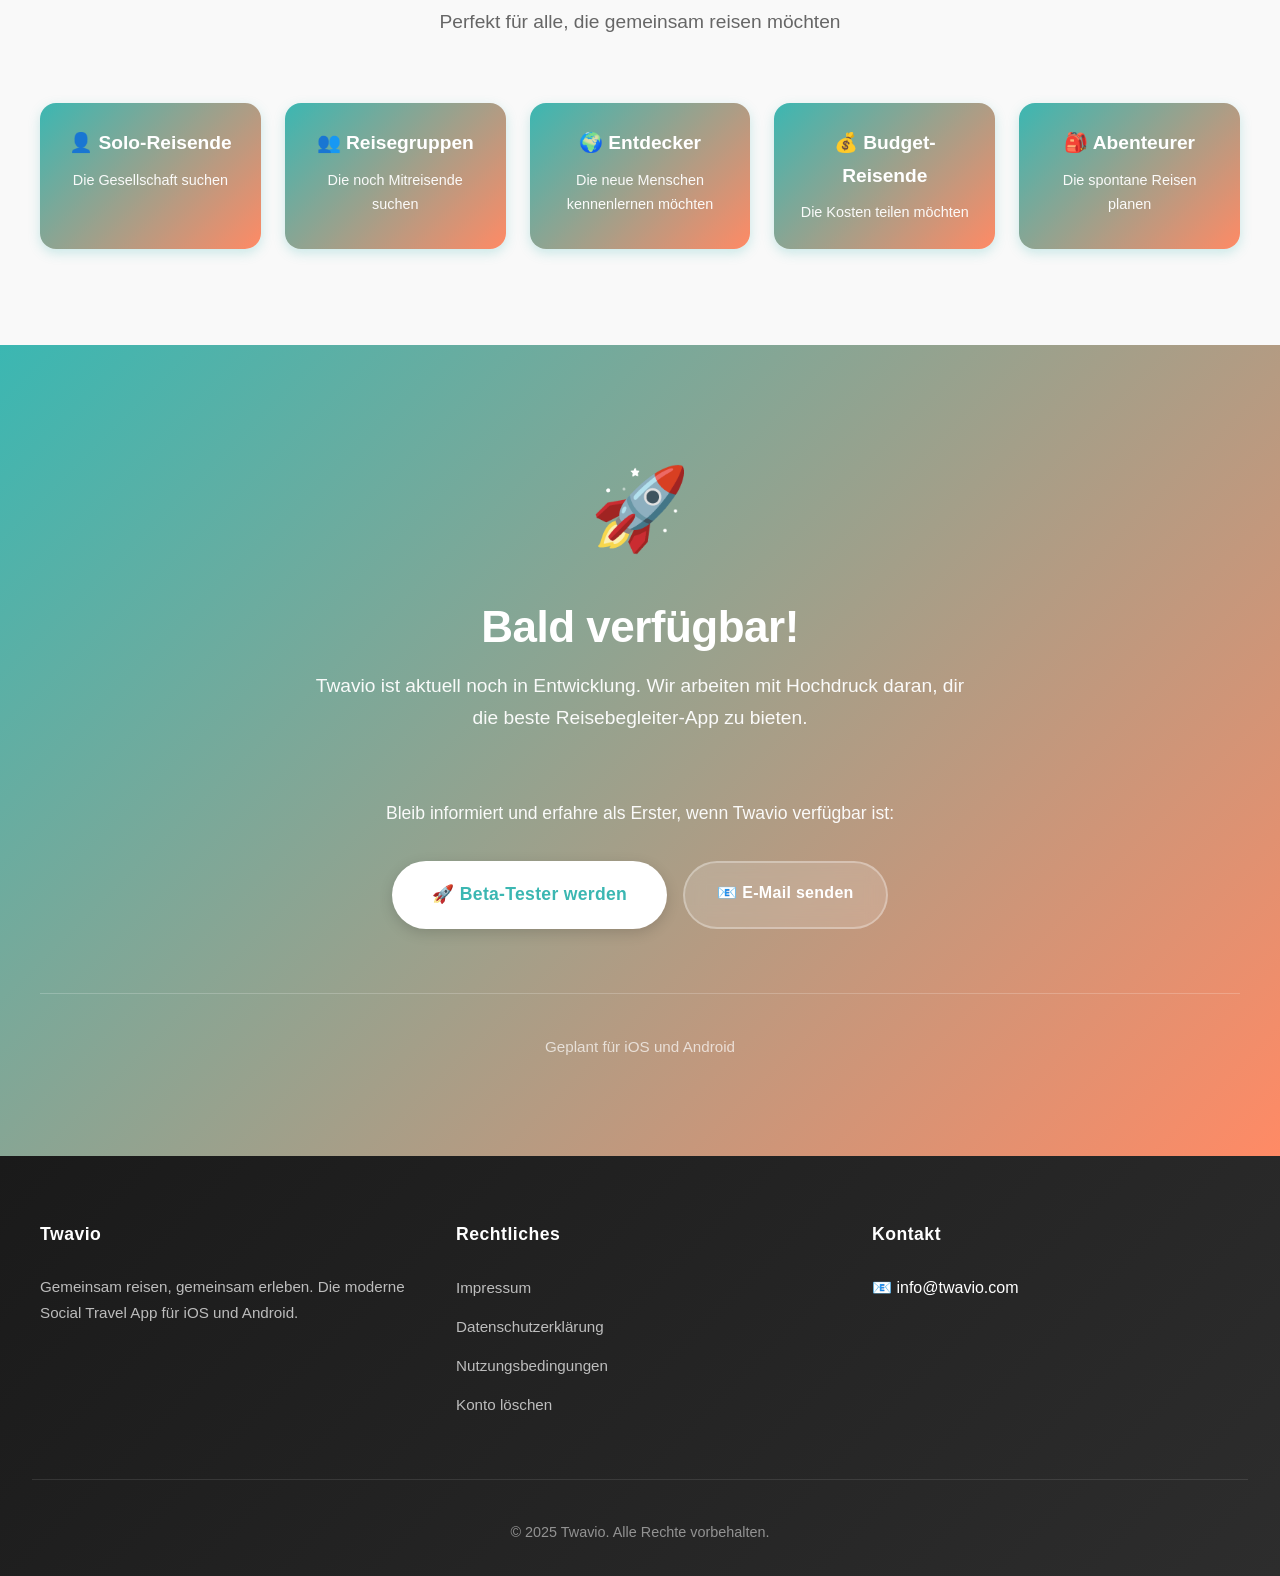
==== commit ac3f4c85: "Prominente Beta-Tester CTA Buttons auf Startseite hinzugefÃ¼gt" ====
--- a/index.html
+++ b/index.html
@@ -696,9 +696,18 @@
             <h1>Gemeinsam reisen, gemeinsam erleben</h1>
             <p>Finde deine perfekten Reisebegleiter und teile unvergessliche Abenteuer. Twavio verbindet Reisende, die dieselbe Leidenschaft für das Entdecken teilen.</p>
             <div class="cta-buttons">
-                <a href="#download" class="btn btn-primary">Jetzt starten</a>
+                <a href="tester-anmeldung.html" class="btn btn-primary">🚀 Beta-Tester werden</a>
                 <a href="#features" class="btn btn-secondary">Mehr erfahren</a>
             </div>
+        </div>
+    </section>
+
+    <!-- Beta Tester CTA Banner -->
+    <section style="background: var(--gradient-primary); padding: 3rem 2rem; text-align: center; color: white;">
+        <div class="container" style="max-width: 800px;">
+            <h2 style="font-size: clamp(1.8rem, 3vw, 2.5rem); margin-bottom: 1rem; color: white; font-weight: 700;">🚀 Werde Beta-Tester!</h2>
+            <p style="font-size: clamp(1rem, 1.5vw, 1.2rem); margin-bottom: 2rem; opacity: 0.95; line-height: 1.7;">Hilf uns, Twavio zu verbessern! Als Beta-Tester erhältst du frühen Zugang zur App und kannst aktiv an der Entwicklung mitwirken.</p>
+            <a href="tester-anmeldung.html" class="btn btn-primary" style="background: white; color: var(--primary-color); font-size: 1.1rem; padding: 1.2rem 3rem; display: inline-block; box-shadow: 0 6px 20px rgba(0, 0, 0, 0.25);">Jetzt als Beta-Tester anmelden</a>
         </div>
     </section>
 
@@ -833,7 +842,8 @@
             <div style="margin-top: 3.5rem; max-width: 550px; margin-left: auto; margin-right: auto;">
                 <p style="margin-bottom: 2rem; font-size: 1.1rem; opacity: 0.95; color: white;">Bleib informiert und erfahre als Erster, wenn Twavio verfügbar ist:</p>
                 <div style="display: flex; gap: 1rem; flex-wrap: wrap; justify-content: center;">
-                    <a href="mailto:info@twavio.com?subject=Benachrichtigung%20bei%20App-Launch" class="btn btn-primary" style="background: white; color: var(--primary-color);">📧 E-Mail senden</a>
+                    <a href="tester-anmeldung.html" class="btn btn-primary" style="background: white; color: var(--primary-color); font-size: 1.1rem; padding: 1.2rem 2.5rem;">🚀 Beta-Tester werden</a>
+                    <a href="mailto:info@twavio.com?subject=Benachrichtigung%20bei%20App-Launch" class="btn btn-secondary" style="font-size: 1rem; padding: 1rem 2rem;">📧 E-Mail senden</a>
                 </div>
             </div>
             
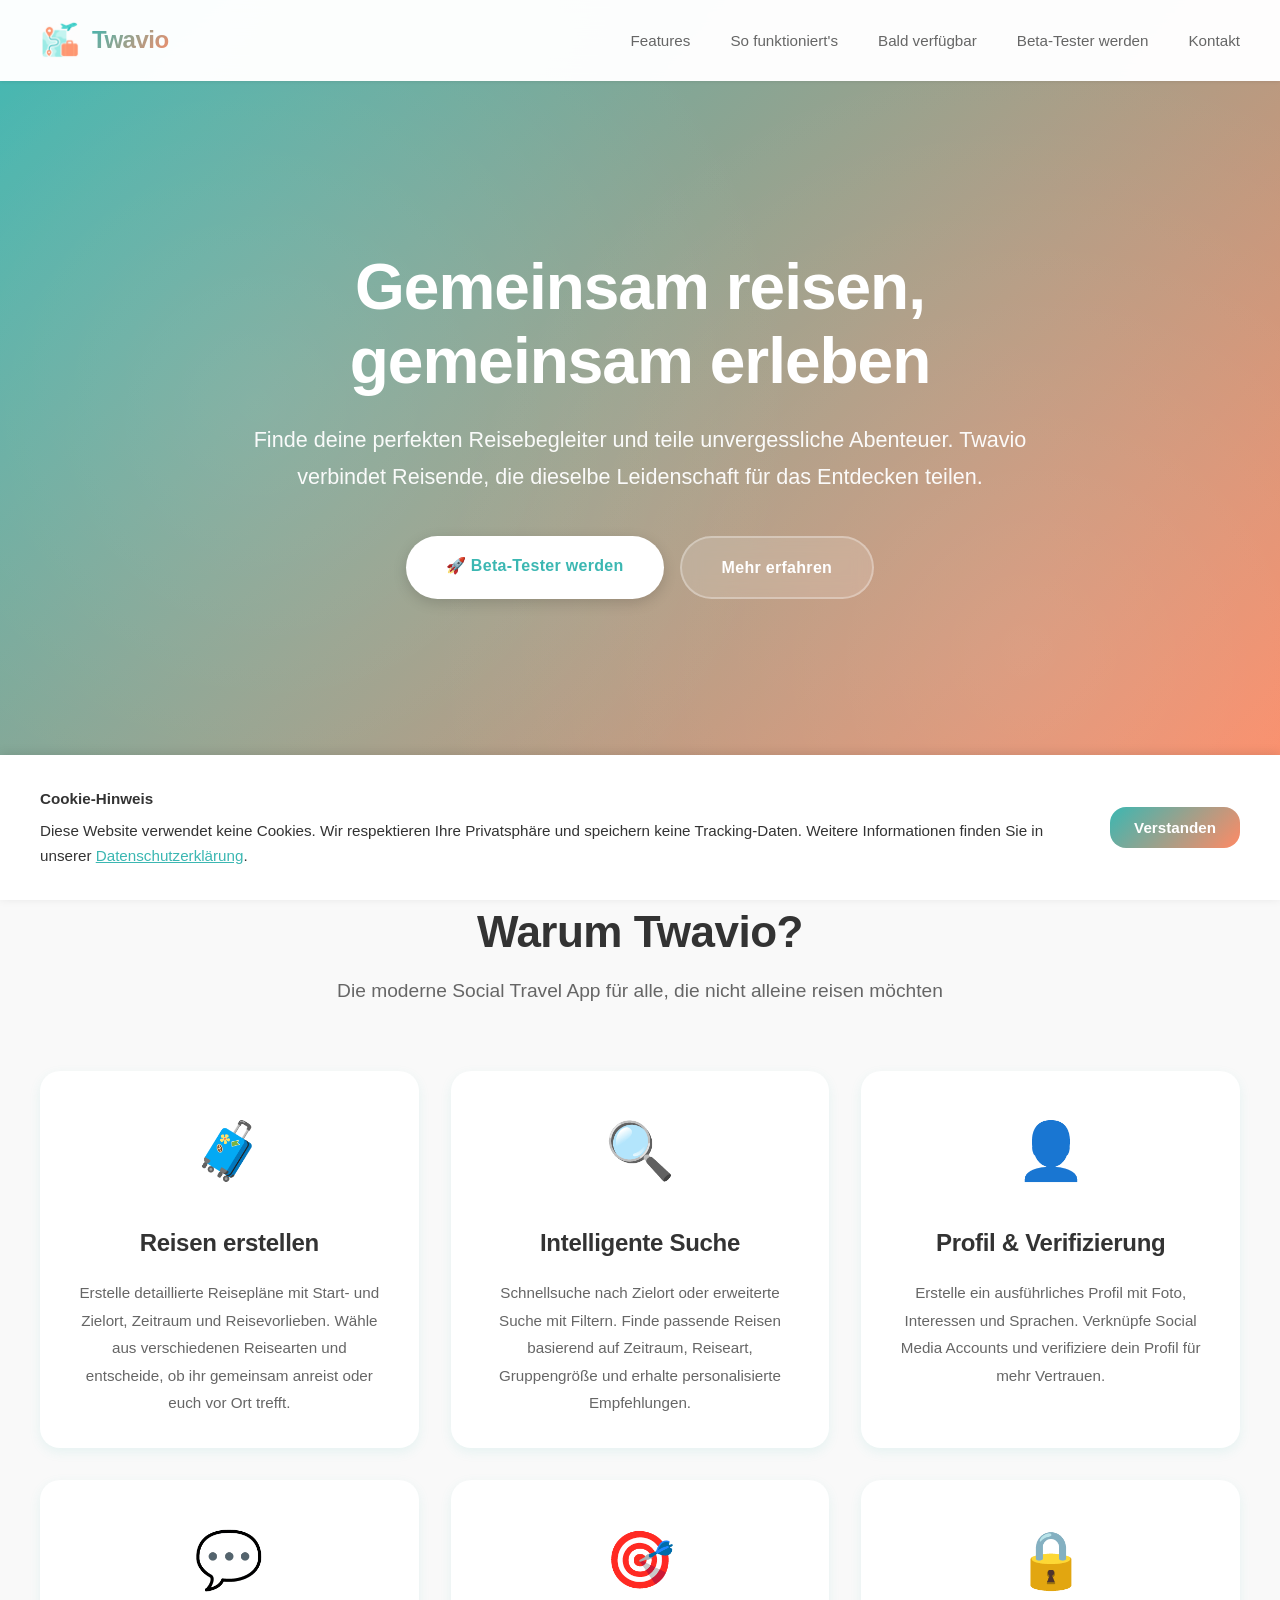
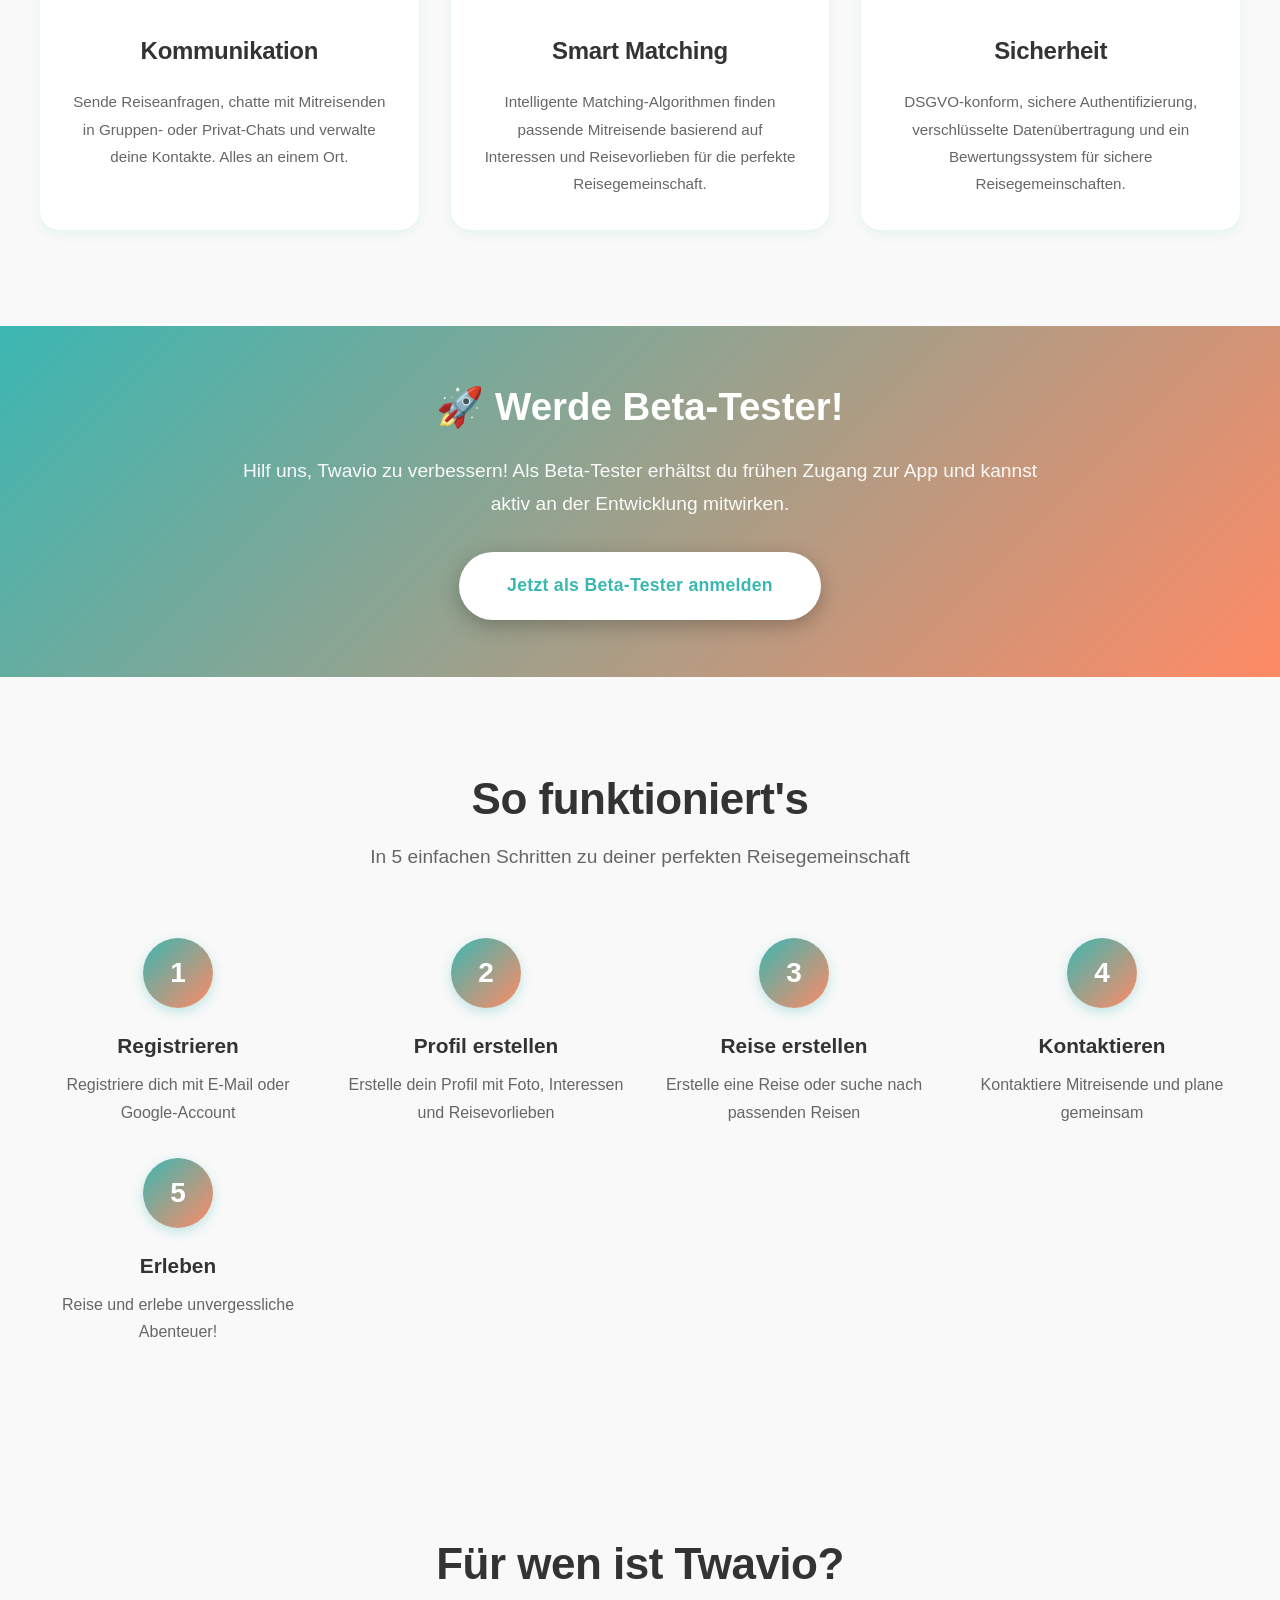
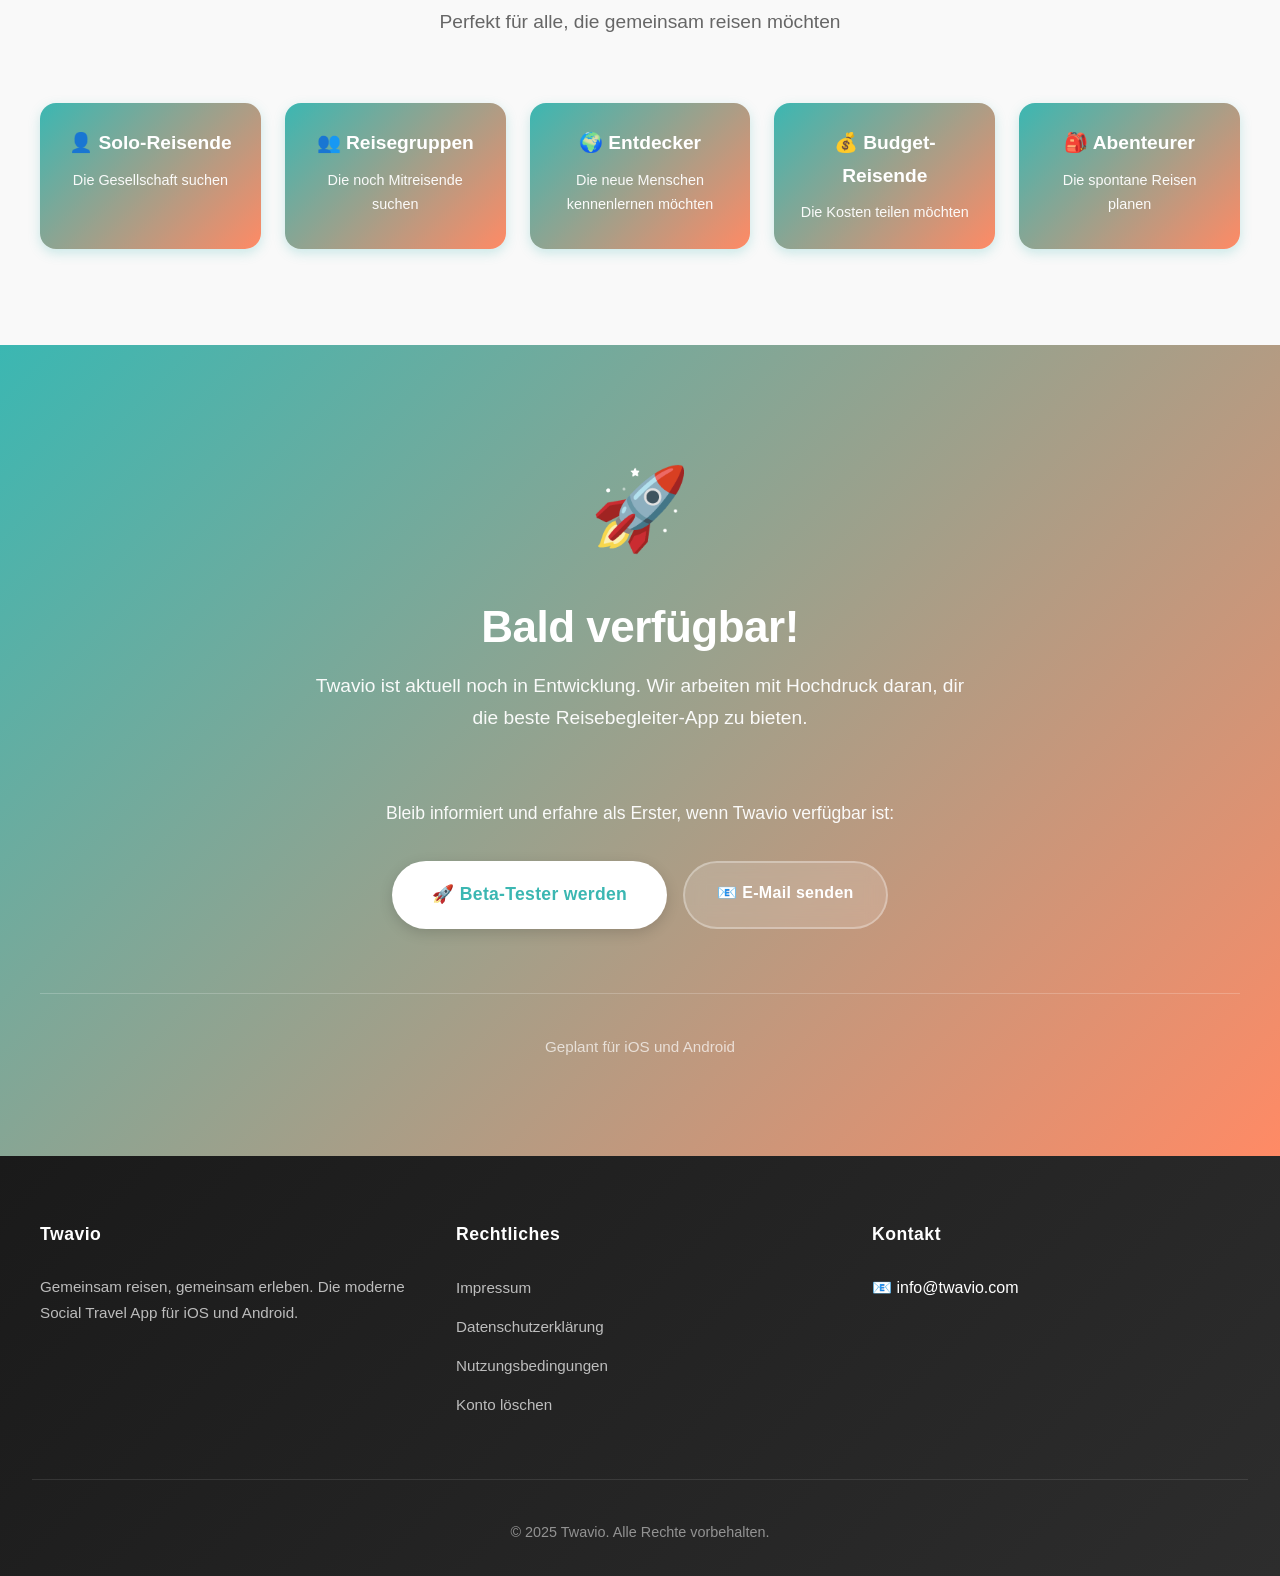
==== commit 756d90be: "Beta-Tester Banner Ã¼ber 'So funktioniert's' Bereich verschoben" ====
--- a/index.html
+++ b/index.html
@@ -702,58 +702,58 @@
         </div>
     </section>
 
+    <!-- Features Section -->
+    <section id="features">
+        <div class="container">
+            <h2 class="section-title">Warum Twavio?</h2>
+            <p class="section-subtitle">Die moderne Social Travel App für alle, die nicht alleine reisen möchten</p>
+            
+            <div class="features-grid">
+                <div class="feature-card">
+                    <div class="feature-icon">🧳</div>
+                    <h3>Reisen erstellen</h3>
+                    <p>Erstelle detaillierte Reisepläne mit Start- und Zielort, Zeitraum und Reisevorlieben. Wähle aus verschiedenen Reisearten und entscheide, ob ihr gemeinsam anreist oder euch vor Ort trefft.</p>
+                </div>
+                
+                <div class="feature-card">
+                    <div class="feature-icon">🔍</div>
+                    <h3>Intelligente Suche</h3>
+                    <p>Schnellsuche nach Zielort oder erweiterte Suche mit Filtern. Finde passende Reisen basierend auf Zeitraum, Reiseart, Gruppengröße und erhalte personalisierte Empfehlungen.</p>
+                </div>
+                
+                <div class="feature-card">
+                    <div class="feature-icon">👤</div>
+                    <h3>Profil & Verifizierung</h3>
+                    <p>Erstelle ein ausführliches Profil mit Foto, Interessen und Sprachen. Verknüpfe Social Media Accounts und verifiziere dein Profil für mehr Vertrauen.</p>
+                </div>
+                
+                <div class="feature-card">
+                    <div class="feature-icon">💬</div>
+                    <h3>Kommunikation</h3>
+                    <p>Sende Reiseanfragen, chatte mit Mitreisenden in Gruppen- oder Privat-Chats und verwalte deine Kontakte. Alles an einem Ort.</p>
+                </div>
+                
+                <div class="feature-card">
+                    <div class="feature-icon">🎯</div>
+                    <h3>Smart Matching</h3>
+                    <p>Intelligente Matching-Algorithmen finden passende Mitreisende basierend auf Interessen und Reisevorlieben für die perfekte Reisegemeinschaft.</p>
+                </div>
+                
+                <div class="feature-card">
+                    <div class="feature-icon">🔒</div>
+                    <h3>Sicherheit</h3>
+                    <p>DSGVO-konform, sichere Authentifizierung, verschlüsselte Datenübertragung und ein Bewertungssystem für sichere Reisegemeinschaften.</p>
+                </div>
+            </div>
+        </div>
+    </section>
+
     <!-- Beta Tester CTA Banner -->
     <section style="background: var(--gradient-primary); padding: 3rem 2rem; text-align: center; color: white;">
         <div class="container" style="max-width: 800px;">
             <h2 style="font-size: clamp(1.8rem, 3vw, 2.5rem); margin-bottom: 1rem; color: white; font-weight: 700;">🚀 Werde Beta-Tester!</h2>
             <p style="font-size: clamp(1rem, 1.5vw, 1.2rem); margin-bottom: 2rem; opacity: 0.95; line-height: 1.7;">Hilf uns, Twavio zu verbessern! Als Beta-Tester erhältst du frühen Zugang zur App und kannst aktiv an der Entwicklung mitwirken.</p>
             <a href="tester-anmeldung.html" class="btn btn-primary" style="background: white; color: var(--primary-color); font-size: 1.1rem; padding: 1.2rem 3rem; display: inline-block; box-shadow: 0 6px 20px rgba(0, 0, 0, 0.25);">Jetzt als Beta-Tester anmelden</a>
-        </div>
-    </section>
-
-    <!-- Features Section -->
-    <section id="features">
-        <div class="container">
-            <h2 class="section-title">Warum Twavio?</h2>
-            <p class="section-subtitle">Die moderne Social Travel App für alle, die nicht alleine reisen möchten</p>
-            
-            <div class="features-grid">
-                <div class="feature-card">
-                    <div class="feature-icon">🧳</div>
-                    <h3>Reisen erstellen</h3>
-                    <p>Erstelle detaillierte Reisepläne mit Start- und Zielort, Zeitraum und Reisevorlieben. Wähle aus verschiedenen Reisearten und entscheide, ob ihr gemeinsam anreist oder euch vor Ort trefft.</p>
-                </div>
-                
-                <div class="feature-card">
-                    <div class="feature-icon">🔍</div>
-                    <h3>Intelligente Suche</h3>
-                    <p>Schnellsuche nach Zielort oder erweiterte Suche mit Filtern. Finde passende Reisen basierend auf Zeitraum, Reiseart, Gruppengröße und erhalte personalisierte Empfehlungen.</p>
-                </div>
-                
-                <div class="feature-card">
-                    <div class="feature-icon">👤</div>
-                    <h3>Profil & Verifizierung</h3>
-                    <p>Erstelle ein ausführliches Profil mit Foto, Interessen und Sprachen. Verknüpfe Social Media Accounts und verifiziere dein Profil für mehr Vertrauen.</p>
-                </div>
-                
-                <div class="feature-card">
-                    <div class="feature-icon">💬</div>
-                    <h3>Kommunikation</h3>
-                    <p>Sende Reiseanfragen, chatte mit Mitreisenden in Gruppen- oder Privat-Chats und verwalte deine Kontakte. Alles an einem Ort.</p>
-                </div>
-                
-                <div class="feature-card">
-                    <div class="feature-icon">🎯</div>
-                    <h3>Smart Matching</h3>
-                    <p>Intelligente Matching-Algorithmen finden passende Mitreisende basierend auf Interessen und Reisevorlieben für die perfekte Reisegemeinschaft.</p>
-                </div>
-                
-                <div class="feature-card">
-                    <div class="feature-icon">🔒</div>
-                    <h3>Sicherheit</h3>
-                    <p>DSGVO-konform, sichere Authentifizierung, verschlüsselte Datenübertragung und ein Bewertungssystem für sichere Reisegemeinschaften.</p>
-                </div>
-            </div>
         </div>
     </section>
 
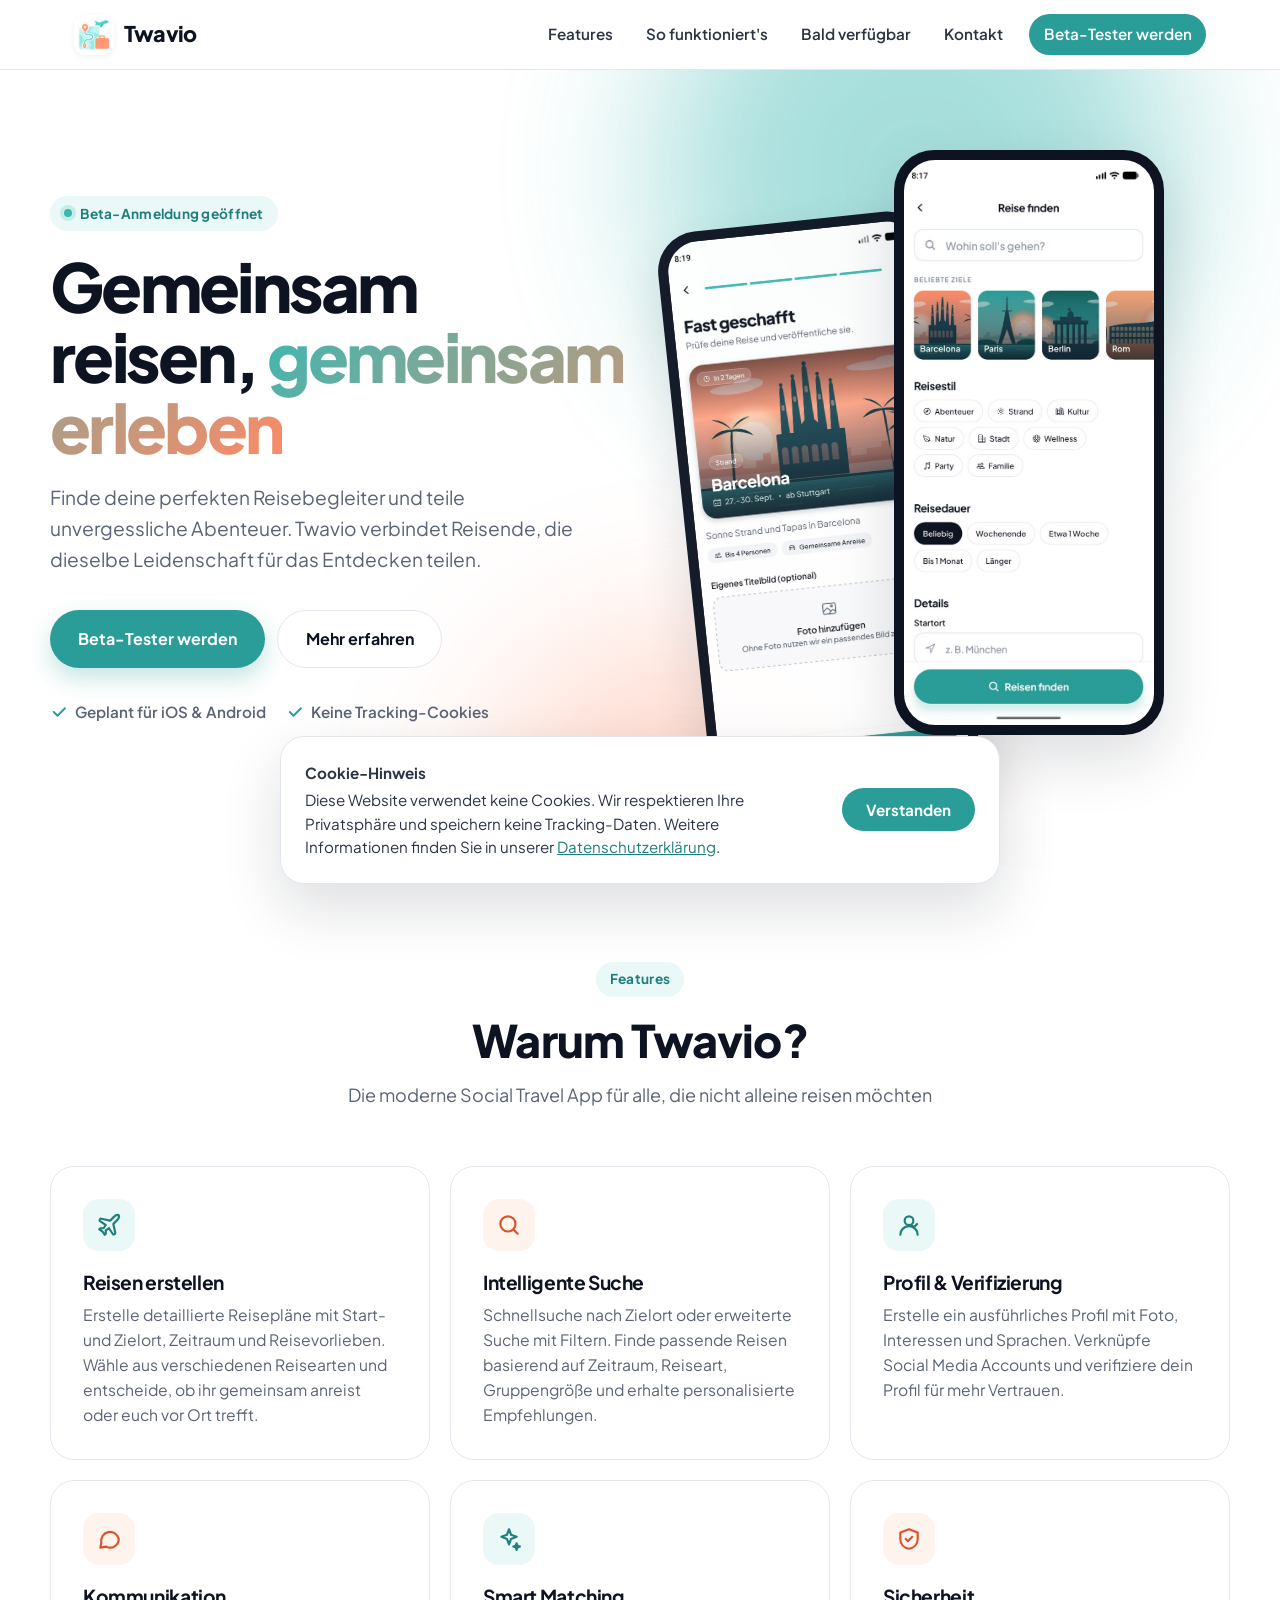
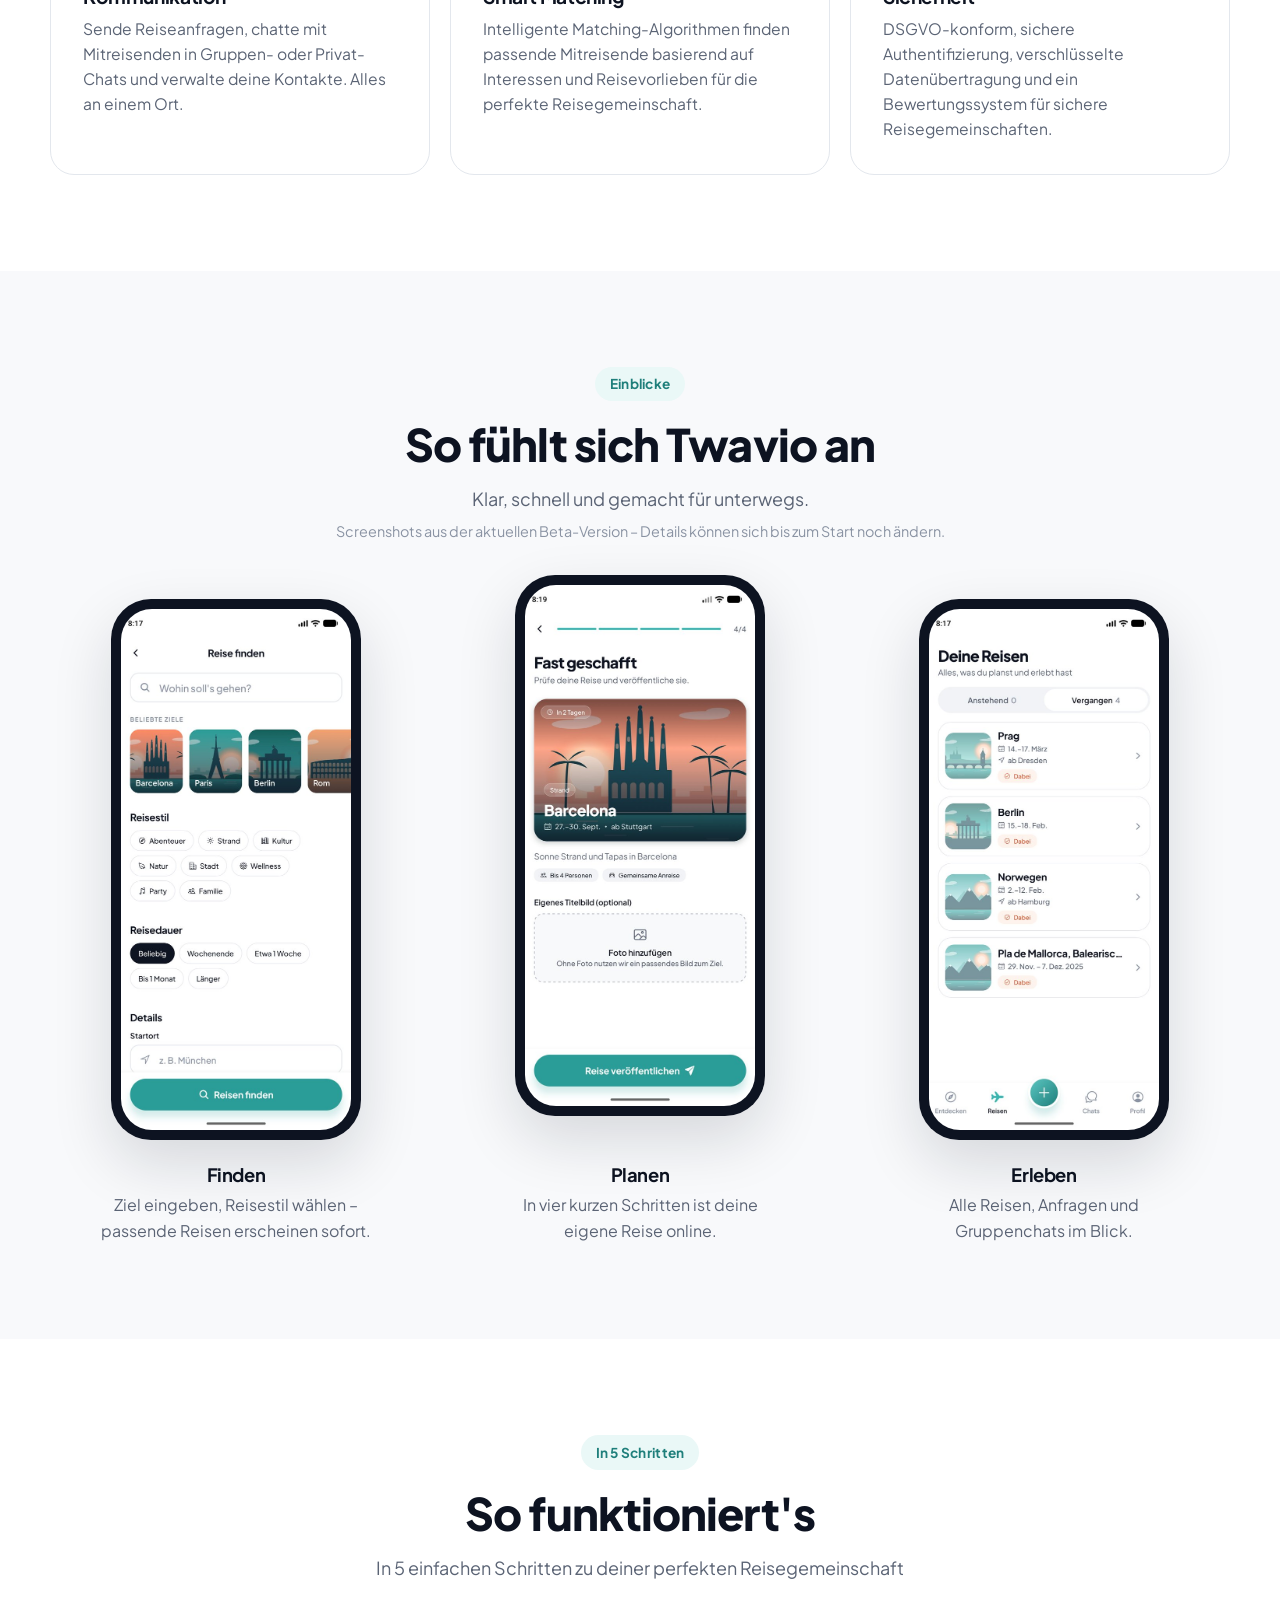
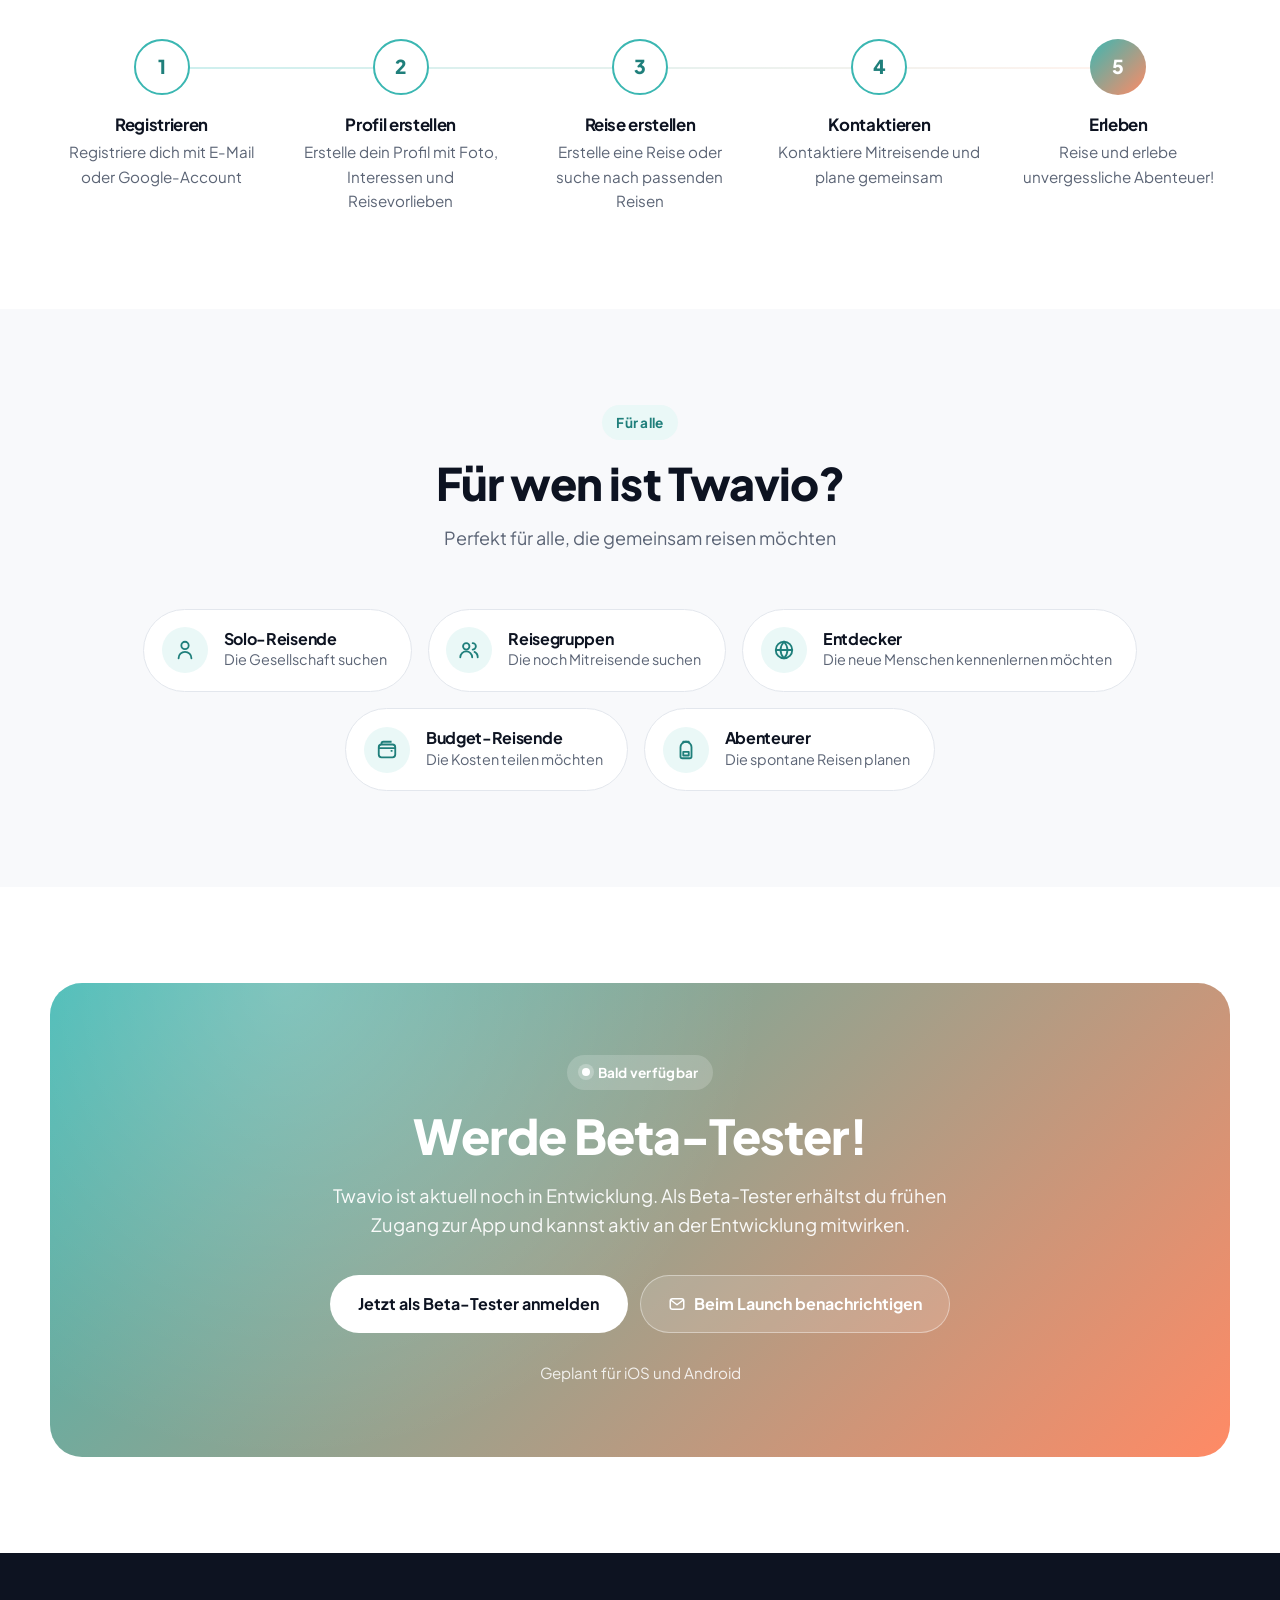
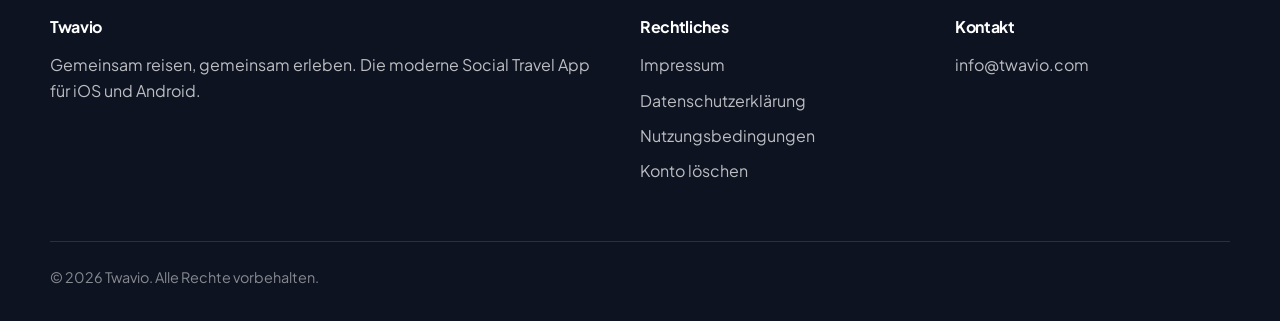
==== commit d4ba04f9: "Website-Redesign im Stil der Twavio-App - Gemeinsames Stylesheet twavio.css für alle Seiten (Farben," ====
--- a/index.html
+++ b/index.html
@@ -1,1055 +1,493 @@
-<!DOCTYPE html>
-<html lang="de">
-<head>
-    <meta charset="UTF-8">
-    <meta name="viewport" content="width=device-width, initial-scale=1.0">
-    <meta name="description" content="Twavio - Finde deine perfekten Reisebegleiter und teile unvergessliche Abenteuer. Die moderne Social Travel App für iOS und Android.">
-    <title>Twavio - Gemeinsam reisen, gemeinsam erleben</title>
-    <link rel="icon" type="image/svg+xml" href="favicon.svg">
-    <link rel="alternate icon" href="favicon.ico">
-    <link rel="apple-touch-icon" href="favicon.svg">
-    <style>
-        * {
-            margin: 0;
-            padding: 0;
-            box-sizing: border-box;
-        }
-        
-        :root {
-            /* Base Colors */
-            --background: #F9F9F9;
-            --background-secondary: #F5F5F5;
-            --card: #ffffff;
-            --card-hover: #F0F8FF;
-            
-            /* Primary Brand Colors */
-            --primary-color: #3BB7B2;
-            --primary-light: #A7E0E3;
-            --primary-dark: #2A9D98;
-            
-            /* Secondary Colors */
-            --secondary-color: #FF8A65;
-            --secondary-light: #FFB299;
-            --secondary-dark: #FF7043;
-            
-            /* Text Colors */
-            --text-dark: #333333;
-            --text-gray: #666666;
-            --text-light: #999999;
-            --text-inverse: #ffffff;
-            
-            /* Accent Colors */
-            --accent: #3BB7B2;
-            --accent-light: #A7E0E3;
-            --success: #4CAF50;
-            --warning: #FF9800;
-            --error: #FF6B6B;
-            
-            /* Border Colors */
-            --border: #E0E0E0;
-            --border-light: #F0F0F0;
-            --border-dark: #CCCCCC;
-            
-            /* Background Colors */
-            --bg-light: #F9F9F9;
-            --bg-white: #ffffff;
-            
-            /* Shadow Colors */
-            --shadow-light-color: rgba(59, 183, 178, 0.08);
-            --shadow-medium-color: rgba(59, 183, 178, 0.12);
-            --shadow-dark-color: rgba(59, 183, 178, 0.16);
-            
-            /* Shadow System */
-            --shadow-light: 0 1px 2px var(--shadow-light-color);
-            --shadow-medium: 0 2px 4px var(--shadow-medium-color);
-            --shadow-large: 0 4px 8px var(--shadow-dark-color);
-            --shadow-xlarge: 0 8px 16px var(--shadow-dark-color);
-            --shadow: var(--shadow-large);
-            --shadow-lg: var(--shadow-xlarge);
-            
-            /* Gradient */
-            --gradient-start: #3BB7B2;
-            --gradient-end: #FF8A65;
-            --gradient-secondary-start: #A7E0E3;
-            --gradient-secondary-end: #FFB299;
-            
-            /* Signature Gradients */
-            --gradient-primary: linear-gradient(135deg, var(--gradient-start) 0%, var(--gradient-end) 100%);
-            --gradient-secondary: linear-gradient(135deg, var(--gradient-secondary-start) 0%, var(--gradient-secondary-end) 100%);
-            --gradient-subtle: linear-gradient(135deg, var(--background) 0%, var(--background-secondary) 100%);
-            
-            /* Spacing System */
-            --spacing-xs: 4px;
-            --spacing-sm: 8px;
-            --spacing-md: 12px;
-            --spacing-lg: 16px;
-            --spacing-xl: 20px;
-            --spacing-2xl: 24px;
-            --spacing-3xl: 32px;
-            --spacing-4xl: 40px;
-            --spacing-5xl: 48px;
-            
-            /* Border Radius - wie im travelmate-app Design System */
-            --radius-button: 16px;
-            --radius-card: 20px;
-            --radius-input: 16px;
-            --radius-small: 12px;
-            --radius-medium: 12px;
-            --radius-large: 28px;
-            
-            /* Border Width */
-            --border-none: 0;
-            --border-light: 1px;
-            --border-medium: 1px;
-            --border-strong: 1.5px;
-            --border-accent: 2px;
-        }
-        
-        html {
-            scroll-behavior: smooth;
-        }
-        
-        body {
-            font-family: -apple-system, BlinkMacSystemFont, 'Segoe UI', Roboto, 'Helvetica Neue', Arial, sans-serif;
-            line-height: 1.7;
-            color: var(--text-dark);
-            background-color: var(--background);
-            overflow-x: hidden;
-            font-size: 16px;
-            -webkit-font-smoothing: antialiased;
-            -moz-osx-font-smoothing: grayscale;
-        }
-        
-        /* Navigation - Professioneller */
-        nav {
-            position: fixed;
-            top: 0;
-            left: 0;
-            right: 0;
-            background: rgba(255, 255, 255, 0.98);
-            backdrop-filter: blur(20px);
-            -webkit-backdrop-filter: blur(20px);
-            box-shadow: 0 1px 3px rgba(0, 0, 0, 0.08);
-            z-index: 1000;
-            padding: 1.25rem 2rem;
-            border-bottom: 1px solid var(--border-light);
-        }
-        
-        .nav-container {
-            max-width: 1200px;
-            margin: 0 auto;
-            display: flex;
-            justify-content: space-between;
-            align-items: center;
-        }
-        
-        .logo {
-            font-size: 1.5rem;
-            font-weight: 700;
-            display: flex;
-            align-items: center;
-            gap: 0.75rem;
-            text-decoration: none;
-            color: var(--text-dark);
-        }
-        
-        .logo-img {
-            width: 40px;
-            height: 40px;
-            object-fit: contain;
-            display: block;
-        }
-        
-        .logo-emoji {
-            font-style: normal;
-            font-size: 1.4rem;
-        }
-        
-        .logo-text {
-            background: linear-gradient(135deg, var(--primary-color), var(--secondary-color));
-            -webkit-background-clip: text;
-            -webkit-text-fill-color: transparent;
-            background-clip: text;
-            letter-spacing: -0.5px;
-        }
-        
-        .nav-links {
-            display: flex;
-            gap: 2.5rem;
-            list-style: none;
-            align-items: center;
-        }
-        
-        .nav-links a {
-            text-decoration: none;
-            color: var(--text-gray);
-            font-weight: 500;
-            font-size: 0.95rem;
-            transition: all 0.3s ease;
-            position: relative;
-            padding: 0.5rem 0;
-        }
-        
-        .nav-links a::after {
-            content: '';
-            position: absolute;
-            bottom: 0;
-            left: 0;
-            width: 0;
-            height: 2px;
-            background: var(--gradient-primary);
-            transition: width 0.3s ease;
-        }
-        
-        .nav-links a:hover {
-            color: var(--primary-color);
-        }
-        
-        .nav-links a:hover::after {
-            width: 100%;
-        }
-        
-        .mobile-menu-btn {
-            display: none;
-            background: none;
-            border: none;
-            font-size: 1.5rem;
-            cursor: pointer;
-            color: var(--text-dark);
-        }
-        
-        /* Hero Section - Professioneller */
-        .hero {
-            min-height: 90vh;
-            display: flex;
-            align-items: center;
-            justify-content: center;
-            background: var(--gradient-primary);
-            padding: 120px 2rem 5rem;
-            text-align: center;
-            color: white;
-            position: relative;
-            overflow: hidden;
-        }
-        
-        .hero::before {
-            content: '';
-            position: absolute;
-            top: 0;
-            left: 0;
-            right: 0;
-            bottom: 0;
-            background: 
-                radial-gradient(circle at 20% 50%, rgba(255, 255, 255, 0.1) 0%, transparent 50%),
-                radial-gradient(circle at 80% 80%, rgba(255, 255, 255, 0.1) 0%, transparent 50%);
-            pointer-events: none;
-        }
-        
-        .hero-content {
-            max-width: 850px;
-            position: relative;
-            z-index: 1;
-            animation: fadeInUp 0.8s ease-out;
-        }
-        
-        @keyframes fadeInUp {
-            from {
-                opacity: 0;
-                transform: translateY(30px);
-            }
-            to {
-                opacity: 1;
-                transform: translateY(0);
-            }
-        }
-        
-        .hero h1 {
-            font-size: clamp(2.5rem, 5vw, 4rem);
-            font-weight: 800;
-            margin-bottom: 1.5rem;
-            line-height: 1.15;
-            letter-spacing: -1px;
-        }
-        
-        .hero p {
-            font-size: clamp(1.1rem, 2vw, 1.35rem);
-            margin-bottom: 2.5rem;
-            opacity: 0.95;
-            line-height: 1.7;
-            font-weight: 400;
-        }
-        
-        .cta-buttons {
-            display: flex;
-            gap: 1rem;
-            justify-content: center;
-            flex-wrap: wrap;
-        }
-        
-        .btn {
-            padding: 1rem 2.5rem;
-            border-radius: 50px;
-            font-size: 1rem;
-            font-weight: 600;
-            text-decoration: none;
-            transition: all 0.3s cubic-bezier(0.4, 0, 0.2, 1);
-            display: inline-block;
-            border: none;
-            cursor: pointer;
-            letter-spacing: 0.3px;
-            position: relative;
-            overflow: hidden;
-        }
-        
-        .btn-primary {
-            background: white;
-            color: var(--primary-color);
-            box-shadow: 0 4px 14px rgba(0, 0, 0, 0.15);
-        }
-        
-        .btn-primary::before {
-            content: '';
-            position: absolute;
-            top: 50%;
-            left: 50%;
-            width: 0;
-            height: 0;
-            border-radius: 50%;
-            background: rgba(59, 183, 178, 0.1);
-            transform: translate(-50%, -50%);
-            transition: width 0.6s, height 0.6s;
-        }
-        
-        .btn-primary:hover {
-            transform: translateY(-2px);
-            box-shadow: 0 6px 20px rgba(0, 0, 0, 0.2);
-        }
-        
-        .btn-primary:hover::before {
-            width: 300px;
-            height: 300px;
-        }
-        
-        .btn-secondary {
-            background: rgba(255, 255, 255, 0.15);
-            color: white;
-            border: 2px solid rgba(255, 255, 255, 0.3);
-            backdrop-filter: blur(10px);
-            -webkit-backdrop-filter: blur(10px);
-        }
-        
-        .btn-secondary:hover {
-            background: rgba(255, 255, 255, 0.25);
-            border-color: rgba(255, 255, 255, 0.5);
-            transform: translateY(-2px);
-        }
-        
-        /* Section Styles - Professioneller */
-        section {
-            padding: 6rem 2rem;
-            position: relative;
-        }
-        
-        .container {
-            max-width: 1200px;
-            margin: 0 auto;
-        }
-        
-        .section-title {
-            text-align: center;
-            font-size: clamp(2rem, 4vw, 2.75rem);
-            font-weight: 700;
-            margin-bottom: 1rem;
-            color: var(--text-dark);
-            letter-spacing: -0.5px;
-            line-height: 1.2;
-        }
-        
-        .section-subtitle {
-            text-align: center;
-            font-size: clamp(1rem, 1.5vw, 1.2rem);
-            color: var(--text-gray);
-            margin-bottom: 4rem;
-            max-width: 650px;
-            margin-left: auto;
-            margin-right: auto;
-            line-height: 1.7;
-            font-weight: 400;
-        }
-        
-        /* Features Grid */
-        .features-grid {
-            display: grid;
-            grid-template-columns: repeat(auto-fit, minmax(300px, 1fr));
-            gap: 2rem;
-            margin-top: 3rem;
-        }
-        
-        /* Signature Card Style - Web optimiert */
-        .card {
-            background: var(--card);
-            border-radius: 20px;
-            box-shadow: 0 4px 12px rgba(59, 183, 178, 0.1);
-            border: 1px solid var(--border-light);
-            transition: all 0.3s ease;
-        }
-        
-        .feature-card {
-            background: var(--card);
-            padding: var(--spacing-3xl);
-            border-radius: 20px;
-            box-shadow: 0 4px 12px rgba(59, 183, 178, 0.1);
-            border: 1px solid var(--border-light);
-            transition: all 0.4s cubic-bezier(0.4, 0, 0.2, 1);
-            text-align: center;
-            height: 100%;
-            display: flex;
-            flex-direction: column;
-        }
-        
-        .feature-card:hover {
-            transform: translateY(-8px);
-            box-shadow: 0 12px 32px rgba(59, 183, 178, 0.18);
-            background: var(--card-hover);
-            border-color: var(--primary-light);
-        }
-        
-        .feature-icon {
-            font-size: 3.5rem;
-            margin-bottom: 1.5rem;
-            display: inline-block;
-            transition: transform 0.3s ease;
-        }
-        
-        .feature-card:hover .feature-icon {
-            transform: scale(1.1);
-        }
-        
-        .feature-card h3 {
-            font-size: 1.5rem;
-            margin-bottom: 1rem;
-            color: var(--text-dark);
-            font-weight: 600;
-            letter-spacing: -0.3px;
-        }
-        
-        .feature-card p {
-            color: var(--text-gray);
-            line-height: 1.8;
-            font-size: 0.95rem;
-            flex-grow: 1;
-        }
-        
-        /* How it Works */
-        .steps {
-            display: grid;
-            grid-template-columns: repeat(auto-fit, minmax(250px, 1fr));
-            gap: 2rem;
-            margin-top: 3rem;
-        }
-        
-        .step {
-            text-align: center;
-            position: relative;
-        }
-        
-        .step-number {
-            width: 70px;
-            height: 70px;
-            border-radius: 50%;
-            background: var(--gradient-primary);
-            color: white;
-            display: flex;
-            align-items: center;
-            justify-content: center;
-            font-size: 1.75rem;
-            font-weight: 700;
-            margin: 0 auto var(--spacing-xl);
-            box-shadow: 0 4px 12px rgba(59, 183, 178, 0.3);
-            transition: all 0.3s ease;
-        }
-        
-        .step:hover .step-number {
-            transform: scale(1.1);
-            box-shadow: 0 6px 20px rgba(59, 183, 178, 0.4);
-        }
-        
-        .step h3 {
-            font-size: 1.3rem;
-            margin-bottom: 0.5rem;
-            color: var(--text-dark);
-        }
-        
-        .step p {
-            color: var(--text-gray);
-        }
-        
-        /* Target Audience */
-        .audience-grid {
-            display: grid;
-            grid-template-columns: repeat(auto-fit, minmax(200px, 1fr));
-            gap: 1.5rem;
-            margin-top: 3rem;
-        }
-        
-        .audience-card {
-            background: var(--gradient-primary);
-            padding: var(--spacing-2xl);
-            border-radius: 16px;
-            color: white;
-            text-align: center;
-            transition: all 0.4s cubic-bezier(0.4, 0, 0.2, 1);
-            box-shadow: 0 4px 12px rgba(59, 183, 178, 0.25);
-        }
-        
-        .audience-card:hover {
-            transform: translateY(-6px) scale(1.02);
-            box-shadow: 0 8px 24px rgba(59, 183, 178, 0.35);
-        }
-        
-        .audience-card h3 {
-            font-size: 1.2rem;
-            margin-bottom: 0.5rem;
-            font-weight: 600;
-        }
-        
-        .audience-card p {
-            font-size: 0.9rem;
-            opacity: 0.95;
-        }
-        
-        /* App Download */
-        .download-section {
-            background: linear-gradient(135deg, var(--primary-color), var(--secondary-color));
-            color: white;
-            text-align: center;
-        }
-        
-        .download-section .section-title,
-        .download-section .section-subtitle {
-            color: white;
-        }
-        
-        .app-buttons {
-            display: flex;
-            gap: 1rem;
-            justify-content: center;
-            flex-wrap: wrap;
-            margin-top: 2rem;
-        }
-        
-        .app-btn {
-            background: rgba(255, 255, 255, 0.2);
-            backdrop-filter: blur(10px);
-            padding: var(--spacing-lg) var(--spacing-2xl);
-            border-radius: var(--radius-medium);
-            text-decoration: none;
-            color: white;
-            font-weight: 600;
-            transition: all 0.3s ease;
-            border: 2px solid rgba(255, 255, 255, 0.3);
-            box-shadow: var(--shadow-medium);
-        }
-        
-        .app-btn:hover {
-            background: rgba(255, 255, 255, 0.3);
-            transform: translateY(-2px);
-            box-shadow: var(--shadow-large);
-        }
-        
-        /* Footer - Professioneller */
-        footer {
-            background: linear-gradient(135deg, #1a1a1a 0%, #2d2d2d 100%);
-            color: white;
-            padding: 4rem 2rem 2rem;
-            margin-top: 0;
-        }
-        
-        .footer-content {
-            max-width: 1200px;
-            margin: 0 auto;
-            display: grid;
-            grid-template-columns: repeat(auto-fit, minmax(250px, 1fr));
-            gap: 3rem;
-            margin-bottom: 3rem;
-        }
-        
-        .footer-section h3 {
-            margin-bottom: 1.5rem;
-            font-size: 1.1rem;
-            font-weight: 600;
-            color: white;
-            letter-spacing: 0.5px;
-        }
-        
-        .footer-section p {
-            color: rgba(255, 255, 255, 0.7);
-            line-height: 1.7;
-            font-size: 0.95rem;
-        }
-        
-        .footer-section ul {
-            list-style: none;
-            padding: 0;
-        }
-        
-        .footer-section ul li {
-            margin-bottom: 0.75rem;
-        }
-        
-        .footer-section a {
-            color: rgba(255, 255, 255, 0.7);
-            text-decoration: none;
-            transition: all 0.3s ease;
-            font-size: 0.95rem;
-            display: inline-block;
-        }
-        
-        .footer-section a:hover {
-            color: var(--primary-light);
-            transform: translateX(4px);
-        }
-        
-        .footer-bottom {
-            text-align: center;
-            padding-top: 2.5rem;
-            border-top: 1px solid rgba(255, 255, 255, 0.1);
-            color: rgba(255, 255, 255, 0.5);
-            font-size: 0.9rem;
-        }
-        
-        /* Responsive Design */
-        @media (max-width: 768px) {
-            .nav-links {
-                display: none;
-            }
-            
-            .mobile-menu-btn {
-                display: block;
-            }
-            
-            .hero h1 {
-                font-size: 2.5rem;
-            }
-            
-            .hero p {
-                font-size: 1.1rem;
-            }
-            
-            .section-title {
-                font-size: 2rem;
-            }
-            
-            .features-grid,
-            .steps,
-            .audience-grid {
-                grid-template-columns: 1fr;
-            }
-            
-            .cta-buttons {
-                flex-direction: column;
-            }
-            
-            .btn {
-                width: 100%;
-            }
-        }
-        
-        @media (max-width: 480px) {
-            nav {
-                padding: 1rem;
-            }
-            
-            .hero {
-                padding: 80px 1rem 3rem;
-            }
-            
-            .hero h1 {
-                font-size: 2rem;
-            }
-            
-            section {
-                padding: 3rem 1rem;
-            }
-        }
-    </style>
-</head>
-<body>
-    <!-- Navigation -->
-    <nav>
-        <div class="nav-container">
-            <a href="#hero" class="logo"><img src="app-icon-new.png" alt="Twavio Logo" class="logo-img"><span class="logo-text">Twavio</span></a>
-            <ul class="nav-links">
-                <li><a href="#features">Features</a></li>
-                <li><a href="#how-it-works">So funktioniert's</a></li>
-                <li><a href="#download">Bald verfügbar</a></li>
-                <li><a href="tester-anmeldung.html">Beta-Tester werden</a></li>
-                <li><a href="#contact">Kontakt</a></li>
-            </ul>
-            <button class="mobile-menu-btn">☰</button>
-        </div>
-    </nav>
-
-    <!-- Hero Section -->
-    <section id="hero" class="hero">
-        <div class="hero-content">
-            <h1>Gemeinsam reisen, gemeinsam erleben</h1>
-            <p>Finde deine perfekten Reisebegleiter und teile unvergessliche Abenteuer. Twavio verbindet Reisende, die dieselbe Leidenschaft für das Entdecken teilen.</p>
-            <div class="cta-buttons">
-                <a href="tester-anmeldung.html" class="btn btn-primary">🚀 Beta-Tester werden</a>
-                <a href="#features" class="btn btn-secondary">Mehr erfahren</a>
-            </div>
-        </div>
-    </section>
-
-    <!-- Features Section -->
-    <section id="features">
-        <div class="container">
-            <h2 class="section-title">Warum Twavio?</h2>
-            <p class="section-subtitle">Die moderne Social Travel App für alle, die nicht alleine reisen möchten</p>
-            
-            <div class="features-grid">
-                <div class="feature-card">
-                    <div class="feature-icon">🧳</div>
-                    <h3>Reisen erstellen</h3>
-                    <p>Erstelle detaillierte Reisepläne mit Start- und Zielort, Zeitraum und Reisevorlieben. Wähle aus verschiedenen Reisearten und entscheide, ob ihr gemeinsam anreist oder euch vor Ort trefft.</p>
-                </div>
-                
-                <div class="feature-card">
-                    <div class="feature-icon">🔍</div>
-                    <h3>Intelligente Suche</h3>
-                    <p>Schnellsuche nach Zielort oder erweiterte Suche mit Filtern. Finde passende Reisen basierend auf Zeitraum, Reiseart, Gruppengröße und erhalte personalisierte Empfehlungen.</p>
-                </div>
-                
-                <div class="feature-card">
-                    <div class="feature-icon">👤</div>
-                    <h3>Profil & Verifizierung</h3>
-                    <p>Erstelle ein ausführliches Profil mit Foto, Interessen und Sprachen. Verknüpfe Social Media Accounts und verifiziere dein Profil für mehr Vertrauen.</p>
-                </div>
-                
-                <div class="feature-card">
-                    <div class="feature-icon">💬</div>
-                    <h3>Kommunikation</h3>
-                    <p>Sende Reiseanfragen, chatte mit Mitreisenden in Gruppen- oder Privat-Chats und verwalte deine Kontakte. Alles an einem Ort.</p>
-                </div>
-                
-                <div class="feature-card">
-                    <div class="feature-icon">🎯</div>
-                    <h3>Smart Matching</h3>
-                    <p>Intelligente Matching-Algorithmen finden passende Mitreisende basierend auf Interessen und Reisevorlieben für die perfekte Reisegemeinschaft.</p>
-                </div>
-                
-                <div class="feature-card">
-                    <div class="feature-icon">🔒</div>
-                    <h3>Sicherheit</h3>
-                    <p>DSGVO-konform, sichere Authentifizierung, verschlüsselte Datenübertragung und ein Bewertungssystem für sichere Reisegemeinschaften.</p>
-                </div>
-            </div>
-        </div>
-    </section>
-
-    <!-- Beta Tester CTA Banner -->
-    <section style="background: var(--gradient-primary); padding: 3rem 2rem; text-align: center; color: white;">
-        <div class="container" style="max-width: 800px;">
-            <h2 style="font-size: clamp(1.8rem, 3vw, 2.5rem); margin-bottom: 1rem; color: white; font-weight: 700;">🚀 Werde Beta-Tester!</h2>
-            <p style="font-size: clamp(1rem, 1.5vw, 1.2rem); margin-bottom: 2rem; opacity: 0.95; line-height: 1.7;">Hilf uns, Twavio zu verbessern! Als Beta-Tester erhältst du frühen Zugang zur App und kannst aktiv an der Entwicklung mitwirken.</p>
-            <a href="tester-anmeldung.html" class="btn btn-primary" style="background: white; color: var(--primary-color); font-size: 1.1rem; padding: 1.2rem 3rem; display: inline-block; box-shadow: 0 6px 20px rgba(0, 0, 0, 0.25);">Jetzt als Beta-Tester anmelden</a>
-        </div>
-    </section>
-
-    <!-- How it Works -->
-    <section id="how-it-works" style="background: var(--bg-light);">
-        <div class="container">
-            <h2 class="section-title">So funktioniert's</h2>
-            <p class="section-subtitle">In 5 einfachen Schritten zu deiner perfekten Reisegemeinschaft</p>
-            
-            <div class="steps">
-                <div class="step">
-                    <div class="step-number">1</div>
-                    <h3>Registrieren</h3>
-                    <p>Registriere dich mit E-Mail oder Google-Account</p>
-                </div>
-                
-                <div class="step">
-                    <div class="step-number">2</div>
-                    <h3>Profil erstellen</h3>
-                    <p>Erstelle dein Profil mit Foto, Interessen und Reisevorlieben</p>
-                </div>
-                
-                <div class="step">
-                    <div class="step-number">3</div>
-                    <h3>Reise erstellen</h3>
-                    <p>Erstelle eine Reise oder suche nach passenden Reisen</p>
-                </div>
-                
-                <div class="step">
-                    <div class="step-number">4</div>
-                    <h3>Kontaktieren</h3>
-                    <p>Kontaktiere Mitreisende und plane gemeinsam</p>
-                </div>
-                
-                <div class="step">
-                    <div class="step-number">5</div>
-                    <h3>Erleben</h3>
-                    <p>Reise und erlebe unvergessliche Abenteuer!</p>
-                </div>
-            </div>
-        </div>
-    </section>
-
-    <!-- Target Audience -->
-    <section id="audience">
-        <div class="container">
-            <h2 class="section-title">Für wen ist Twavio?</h2>
-            <p class="section-subtitle">Perfekt für alle, die gemeinsam reisen möchten</p>
-            
-            <div class="audience-grid">
-                <div class="audience-card">
-                    <h3>👤 Solo-Reisende</h3>
-                    <p>Die Gesellschaft suchen</p>
-                </div>
-                
-                <div class="audience-card">
-                    <h3>👥 Reisegruppen</h3>
-                    <p>Die noch Mitreisende suchen</p>
-                </div>
-                
-                <div class="audience-card">
-                    <h3>🌍 Entdecker</h3>
-                    <p>Die neue Menschen kennenlernen möchten</p>
-                </div>
-                
-                <div class="audience-card">
-                    <h3>💰 Budget-Reisende</h3>
-                    <p>Die Kosten teilen möchten</p>
-                </div>
-                
-                <div class="audience-card">
-                    <h3>🎒 Abenteurer</h3>
-                    <p>Die spontane Reisen planen</p>
-                </div>
-            </div>
-        </div>
-    </section>
-
-    <!-- Coming Soon Section -->
-    <section id="download" class="download-section">
-        <div class="container">
-            <div style="font-size: 5rem; margin-bottom: 1.5rem; display: inline-block; animation: float 3s ease-in-out infinite;">🚀</div>
-            <h2 class="section-title" style="color: white;">Bald verfügbar!</h2>
-            <p class="section-subtitle" style="color: rgba(255, 255, 255, 0.95);">Twavio ist aktuell noch in Entwicklung. Wir arbeiten mit Hochdruck daran, dir die beste Reisebegleiter-App zu bieten.</p>
-            
-            <div style="margin-top: 3.5rem; max-width: 550px; margin-left: auto; margin-right: auto;">
-                <p style="margin-bottom: 2rem; font-size: 1.1rem; opacity: 0.95; color: white;">Bleib informiert und erfahre als Erster, wenn Twavio verfügbar ist:</p>
-                <div style="display: flex; gap: 1rem; flex-wrap: wrap; justify-content: center;">
-                    <a href="tester-anmeldung.html" class="btn btn-primary" style="background: white; color: var(--primary-color); font-size: 1.1rem; padding: 1.2rem 2.5rem;">🚀 Beta-Tester werden</a>
-                    <a href="mailto:info@twavio.com?subject=Benachrichtigung%20bei%20App-Launch" class="btn btn-secondary" style="font-size: 1rem; padding: 1rem 2rem;">📧 E-Mail senden</a>
-                </div>
-            </div>
-            
-            <div style="margin-top: 4rem; padding-top: 2.5rem; border-top: 1px solid rgba(255, 255, 255, 0.2);">
-                <p style="opacity: 0.85; font-size: 0.95rem; color: rgba(255, 255, 255, 0.8);">Geplant für iOS und Android</p>
-            </div>
-        </div>
-    </section>
-    
-    <style>
-        @keyframes float {
-            0%, 100% { transform: translateY(0px); }
-            50% { transform: translateY(-10px); }
-        }
-    </style>
-
-    <!-- Footer -->
-    <footer id="contact">
-        <div class="footer-content">
-            <div class="footer-section">
-                <h3>Twavio</h3>
-                <p>Gemeinsam reisen, gemeinsam erleben. Die moderne Social Travel App für iOS und Android.</p>
-            </div>
-            
-            <div class="footer-section">
-                <h3>Rechtliches</h3>
-                <ul>
-                    <li><a href="impressum.html">Impressum</a></li>
-                    <li><a href="datenschutz.html">Datenschutzerklärung</a></li>
-                    <li><a href="nutzungsbedingungen.html">Nutzungsbedingungen</a></li>
-                    <li><a href="konto-loeschen.html">Konto löschen</a></li>
-                </ul>
-            </div>
-            
-            <div class="footer-section">
-                <h3>Kontakt</h3>
-                <ul>
-                    <li>📧 info@twavio.com</li>
-                </ul>
-            </div>
-        </div>
-        
-        <div class="footer-bottom">
-            <p>&copy; 2025 Twavio. Alle Rechte vorbehalten.</p>
-        </div>
-    </footer>
-
-    <!-- Cookie-Banner (DSGVO/TTDSG konform) -->
-    <div id="cookie-banner" class="cookie-banner" style="display: none;">
-        <div class="cookie-content">
-            <div class="cookie-text">
-                <p><strong>Cookie-Hinweis</strong></p>
-                <p>Diese Website verwendet keine Cookies. Wir respektieren Ihre Privatsphäre und speichern keine Tracking-Daten. Weitere Informationen finden Sie in unserer <a href="datenschutz.html">Datenschutzerklärung</a>.</p>
-            </div>
-            <div class="cookie-buttons">
-                <button id="cookie-accept" class="cookie-btn cookie-btn-primary">Verstanden</button>
-            </div>
-        </div>
-    </div>
-
-    <style>
-        .cookie-banner {
-            position: fixed;
-            bottom: 0;
-            left: 0;
-            right: 0;
-            background: white;
-            box-shadow: 0 -2px 10px rgba(0, 0, 0, 0.1);
-            z-index: 10000;
-            padding: 1.5rem 2rem;
-            border-top: 1px solid var(--border-light);
-        }
-
-        .cookie-content {
-            max-width: 1200px;
-            margin: 0 auto;
-            display: flex;
-            align-items: center;
-            justify-content: space-between;
-            gap: 2rem;
-            flex-wrap: wrap;
-        }
-
-        .cookie-text {
-            flex: 1;
-            min-width: 300px;
-        }
-
-        .cookie-text p {
-            margin: 0.5rem 0;
-            color: var(--text-dark);
-            font-size: 0.95rem;
-            line-height: 1.6;
-        }
-
-        .cookie-text a {
-            color: var(--primary-color);
-            text-decoration: underline;
-        }
-
-        .cookie-buttons {
-            display: flex;
-            gap: 1rem;
-            flex-shrink: 0;
-        }
-
-        .cookie-btn {
-            padding: 0.75rem 1.5rem;
-            border-radius: var(--radius-button);
-            font-size: 0.95rem;
-            font-weight: 600;
-            border: none;
-            cursor: pointer;
-            transition: all 0.3s ease;
-        }
-
-        .cookie-btn-primary {
-            background: var(--gradient-primary);
-            color: white;
-        }
-
-        .cookie-btn-primary:hover {
-            transform: translateY(-2px);
-            box-shadow: 0 4px 12px rgba(59, 183, 178, 0.3);
-        }
-
-        @media (max-width: 768px) {
-            .cookie-banner {
-                padding: 1rem;
-            }
-
-            .cookie-content {
-                flex-direction: column;
-                align-items: stretch;
-            }
-
-            .cookie-buttons {
-                width: 100%;
-            }
-
-            .cookie-btn {
-                width: 100%;
-            }
-        }
-    </style>
-
-    <script>
-        // Cookie-Banner Funktion
-        (function() {
-            // Prüfe ob Cookie-Consent bereits gegeben wurde
-            const cookieConsent = localStorage.getItem('cookieConsent');
-            
-            if (!cookieConsent) {
-                // Zeige Cookie-Banner nach kurzer Verzögerung
-                setTimeout(() => {
-                    const banner = document.getElementById('cookie-banner');
-                    if (banner) {
-                        banner.style.display = 'block';
-                    }
-                }, 500);
-            }
-
-            // Cookie-Accept Button
-            const acceptBtn = document.getElementById('cookie-accept');
-            if (acceptBtn) {
-                acceptBtn.addEventListener('click', () => {
-                    localStorage.setItem('cookieConsent', 'true');
-                    const banner = document.getElementById('cookie-banner');
-                    if (banner) {
-                        banner.style.display = 'none';
-                    }
-                });
-            }
-        })();
-
-        // Smooth scroll for anchor links
-        document.querySelectorAll('a[href^="#"]').forEach(anchor => {
-            anchor.addEventListener('click', function (e) {
-                e.preventDefault();
-                const target = document.querySelector(this.getAttribute('href'));
-                if (target) {
-                    target.scrollIntoView({
-                        behavior: 'smooth',
-                        block: 'start'
-                    });
-                }
-            });
-        });
-
-        // Mobile menu toggle (basic implementation)
-        const mobileMenuBtn = document.querySelector('.mobile-menu-btn');
-        const navLinks = document.querySelector('.nav-links');
-        
-        if (mobileMenuBtn) {
-            mobileMenuBtn.addEventListener('click', () => {
-                navLinks.style.display = navLinks.style.display === 'flex' ? 'none' : 'flex';
-                navLinks.style.flexDirection = 'column';
-                navLinks.style.position = 'absolute';
-                navLinks.style.top = '100%';
-                navLinks.style.left = '0';
-                navLinks.style.right = '0';
-                navLinks.style.background = 'white';
-                navLinks.style.padding = '1rem';
-                navLinks.style.boxShadow = '0 4px 6px rgba(0,0,0,0.1)';
-            });
-        }
-    </script>
-</body>
-</html>
+<!DOCTYPE html>
+<html lang="de">
+<head>
+    <meta charset="UTF-8">
+    <meta name="viewport" content="width=device-width, initial-scale=1.0">
+    <meta name="description" content="Twavio - Finde deine perfekten Reisebegleiter und teile unvergessliche Abenteuer. Die moderne Social Travel App für iOS und Android.">
+    <meta name="theme-color" content="#3BB7B2">
+    <meta property="og:title" content="Twavio – Gemeinsam reisen, gemeinsam erleben">
+    <meta property="og:description" content="Finde Menschen mit denselben Reisezielen und plant eure nächste Reise gemeinsam.">
+    <meta property="og:image" content="https://twavio.com/app-icon-new.png">
+    <meta property="og:url" content="https://twavio.com/">
+    <title>Twavio - Gemeinsam reisen, gemeinsam erleben</title>
+    <link rel="icon" type="image/svg+xml" href="favicon.svg">
+    <link rel="alternate icon" href="favicon.ico">
+    <link rel="apple-touch-icon" href="favicon.svg">
+    <link rel="preload" href="fonts/PlusJakartaSans_800ExtraBold.ttf" as="font" type="font/ttf" crossorigin>
+    <link rel="stylesheet" href="twavio.css">
+    <style>
+        * { margin: 0; padding: 0; box-sizing: border-box; }
+
+        section { padding: 6rem 1.5rem; }
+        .container { max-width: 1180px; margin: 0 auto; }
+
+        .eyebrow {
+            display: inline-flex;
+            align-items: center;
+            gap: 0.5rem;
+            padding: 0.4rem 0.9rem;
+            border-radius: var(--radius-pill);
+            background: var(--teal-50);
+            color: var(--teal-700);
+            font-size: 0.85rem;
+            font-weight: 700;
+            letter-spacing: 0.02em;
+        }
+        .eyebrow .dot { width: 8px; height: 8px; border-radius: 50%; background: var(--teal-500); box-shadow: 0 0 0 4px rgba(59,183,178,0.2); }
+
+        .section-head { max-width: 680px; margin: 0 auto 3.5rem; text-align: center; }
+        .section-head h2 { font-size: clamp(2rem, 3.6vw, 2.8rem); font-weight: 800; margin: 1rem 0 0.9rem; }
+        .section-head p { color: var(--ink-500); font-size: 1.125rem; }
+
+        .gradient-text {
+            background: var(--gradient-brand);
+            -webkit-background-clip: text;
+            background-clip: text;
+            -webkit-text-fill-color: transparent;
+        }
+
+        /* ---------- Hero ---------- */
+        .hero {
+            position: relative;
+            overflow: hidden;
+            padding: 5rem 1.5rem 6rem;
+        }
+        .hero::before, .hero::after {
+            content: '';
+            position: absolute;
+            border-radius: 50%;
+            filter: blur(80px);
+            opacity: 0.45;
+            z-index: -1;
+        }
+        .hero::before { width: 520px; height: 520px; background: var(--teal-500); top: -160px; right: 8%; }
+        .hero::after { width: 420px; height: 420px; background: var(--coral-500); bottom: -180px; right: 30%; opacity: 0.3; }
+
+        .hero-grid {
+            max-width: 1180px;
+            margin: 0 auto;
+            display: grid;
+            grid-template-columns: 1.05fr 1fr;
+            gap: 3rem;
+            align-items: center;
+        }
+        .hero h1 {
+            font-size: clamp(2.6rem, 5.4vw, 4.2rem);
+            font-weight: 800;
+            letter-spacing: -0.04em;
+            line-height: 1.05;
+            margin: 1.25rem 0 1.25rem;
+        }
+        .hero-lead { font-size: 1.2rem; color: var(--ink-500); max-width: 540px; }
+        .hero-actions { display: flex; flex-wrap: wrap; gap: 0.75rem; margin-top: 2.2rem; }
+        .hero-trust { display: flex; flex-wrap: wrap; gap: 1.25rem; margin-top: 2rem; color: var(--ink-500); font-size: 0.95rem; font-weight: 600; }
+        .hero-trust span { display: inline-flex; align-items: center; gap: 0.45rem; }
+        .hero-trust svg { color: var(--teal-600); }
+
+        .phones { position: relative; height: 620px; }
+        .phone {
+            position: absolute;
+            width: 270px;
+            aspect-ratio: 9 / 19.5;
+            border-radius: 40px;
+            padding: 10px;
+            background: var(--ink-900);
+            box-shadow: var(--shadow-lg);
+        }
+        .phone img { width: 100%; height: 100%; object-fit: cover; object-position: top; border-radius: 31px; display: block; }
+        .phone.front { right: 12%; top: 0; z-index: 2; }
+        .phone.back { right: 50%; top: 70px; transform: rotate(-6deg); opacity: 0.96; }
+
+        /* ---------- Features ---------- */
+        .features-grid { display: grid; grid-template-columns: repeat(3, 1fr); gap: 1.25rem; }
+        .feature-card {
+            padding: 2rem;
+            border-radius: var(--radius-lg);
+            border: 1px solid var(--ink-200);
+            background: #fff;
+            transition: transform 0.2s ease, box-shadow 0.2s ease, border-color 0.2s ease;
+        }
+        .feature-card:hover { transform: translateY(-4px); box-shadow: var(--shadow-md); border-color: transparent; }
+        .icon-badge {
+            width: 52px; height: 52px;
+            border-radius: 16px;
+            display: grid; place-items: center;
+            background: var(--teal-50);
+            color: var(--teal-700);
+            margin-bottom: 1.25rem;
+        }
+        .feature-card:nth-child(even) .icon-badge { background: var(--coral-50); color: var(--coral-700); }
+        .feature-card h3 { font-size: 1.2rem; font-weight: 700; margin-bottom: 0.5rem; }
+        .feature-card p { color: var(--ink-500); font-size: 0.98rem; }
+
+        /* ---------- Showcase ---------- */
+        .showcase { background: var(--ink-50); }
+        .showcase-grid { display: grid; grid-template-columns: repeat(3, 1fr); gap: 2rem; align-items: start; }
+        .showcase-item { text-align: center; }
+        .showcase-item .phone { position: relative; margin: 0 auto 1.5rem; width: 250px; }
+        .showcase-item:nth-child(2) .phone { transform: translateY(-24px); }
+        .showcase-item h3 { font-size: 1.15rem; font-weight: 700; margin-bottom: 0.35rem; }
+        .showcase-item p { color: var(--ink-500); max-width: 280px; margin: 0 auto; }
+
+        /* ---------- Steps ---------- */
+        .steps { display: grid; grid-template-columns: repeat(5, 1fr); gap: 1rem; counter-reset: step; position: relative; }
+        .steps::before {
+            content: '';
+            position: absolute;
+            top: 28px; left: 10%; right: 10%;
+            height: 2px;
+            background: linear-gradient(90deg, var(--teal-100), var(--coral-50));
+            z-index: 0;
+        }
+        .step { text-align: center; position: relative; z-index: 1; padding: 0 0.5rem; }
+        .step-number {
+            width: 56px; height: 56px;
+            margin: 0 auto 1.25rem;
+            border-radius: 50%;
+            display: grid; place-items: center;
+            background: #fff;
+            border: 2px solid var(--teal-500);
+            color: var(--teal-700);
+            font-weight: 800;
+            font-size: 1.2rem;
+        }
+        .step:last-child .step-number { background: var(--gradient-brand); color: #fff; border: none; }
+        .step h3 { font-size: 1.05rem; font-weight: 700; margin-bottom: 0.35rem; }
+        .step p { color: var(--ink-500); font-size: 0.95rem; }
+
+        /* ---------- Audience ---------- */
+        .audience { background: var(--ink-50); }
+        .audience-grid { display: flex; flex-wrap: wrap; justify-content: center; gap: 1rem; }
+        .audience-card {
+            display: flex; align-items: center; gap: 1rem;
+            padding: 1.1rem 1.5rem 1.1rem 1.1rem;
+            border-radius: var(--radius-pill);
+            background: #fff;
+            border: 1px solid var(--ink-200);
+            min-width: 260px;
+        }
+        .audience-card .icon-badge { width: 46px; height: 46px; border-radius: 50%; margin: 0; flex-shrink: 0; }
+        .audience-card h3 { font-size: 1rem; font-weight: 700; }
+        .audience-card p { color: var(--ink-500); font-size: 0.9rem; }
+
+        /* ---------- CTA ---------- */
+        .cta-band { padding: 6rem 1.5rem; }
+        .cta-card {
+            position: relative;
+            overflow: hidden;
+            max-width: 1180px;
+            margin: 0 auto;
+            padding: 4.5rem 2rem;
+            border-radius: 32px;
+            background: var(--gradient-brand);
+            color: #fff;
+            text-align: center;
+        }
+        .cta-card::after {
+            content: '';
+            position: absolute;
+            inset: 0;
+            background: radial-gradient(circle at 20% 0%, rgba(255,255,255,0.25), transparent 45%);
+            pointer-events: none;
+        }
+        .cta-card > * { position: relative; z-index: 1; }
+        .cta-card .eyebrow { background: rgba(255,255,255,0.18); color: #fff; }
+        .cta-card .eyebrow .dot { background: #fff; box-shadow: 0 0 0 4px rgba(255,255,255,0.25); }
+        .cta-card h2 { color: #fff; font-size: clamp(2rem, 4vw, 3rem); font-weight: 800; margin: 1.1rem 0 1rem; }
+        .cta-card p { max-width: 620px; margin: 0 auto; font-size: 1.15rem; opacity: 0.95; }
+        .cta-actions { display: flex; flex-wrap: wrap; justify-content: center; gap: 0.75rem; margin-top: 2.2rem; }
+        .cta-note { margin-top: 1.75rem !important; font-size: 0.95rem !important; opacity: 0.85 !important; }
+
+        /* ---------- Responsive ---------- */
+        @media (max-width: 980px) {
+            .hero-grid { grid-template-columns: 1fr; text-align: center; }
+            .hero-lead { margin: 0 auto; }
+            .hero-actions, .hero-trust { justify-content: center; }
+            .phones { height: 520px; max-width: 460px; margin: 0 auto; width: 100%; }
+            .phone.front { right: 4%; width: 230px; }
+            .phone.back { right: auto; left: 4%; width: 220px; }
+            .features-grid { grid-template-columns: repeat(2, 1fr); }
+            .steps { grid-template-columns: 1fr; gap: 1.75rem; }
+            .steps::before { display: none; }
+        }
+        @media (max-width: 680px) {
+            section { padding: 4.5rem 1.25rem; }
+            .features-grid, .showcase-grid { grid-template-columns: 1fr; }
+            .showcase-item:nth-child(2) .phone { transform: none; }
+            .phones { height: 460px; }
+            .phone.front { width: 200px; }
+            .phone.back { width: 190px; top: 50px; }
+            .audience-card { min-width: 100%; }
+            .cta-card { padding: 3.5rem 1.5rem; border-radius: 24px; }
+        }
+        @media (prefers-reduced-motion: reduce) {
+            html { scroll-behavior: auto; }
+            .feature-card, .btn { transition: none; }
+        }
+    </style>
+</head>
+<body>
+    <!-- Icon-Sprite (Linien-Icons) -->
+    <svg width="0" height="0" style="position:absolute" aria-hidden="true">
+        <defs>
+            <symbol id="i-plane" viewBox="0 0 24 24"><path fill="none" stroke="currentColor" stroke-width="2" stroke-linecap="round" stroke-linejoin="round" d="M17.8 19.2 16 11l3.5-3.5C21 6 21.5 4 21 3c-1-.5-3 0-4.5 1.5L13 8 4.8 6.2c-.5-.1-.9.1-1.1.5l-.3.5c-.2.5-.1 1 .3 1.3L9 12l-2 3H4l-1 1 3 2 2 3 1-1v-3l3-2 3.5 5.3c.3.4.8.5 1.3.3l.5-.2c.4-.3.6-.7.5-1.2z"/></symbol>
+            <symbol id="i-search" viewBox="0 0 24 24"><g fill="none" stroke="currentColor" stroke-width="2" stroke-linecap="round"><circle cx="11" cy="11" r="7"/><path d="m20 20-3.5-3.5"/></g></symbol>
+            <symbol id="i-user" viewBox="0 0 24 24"><g fill="none" stroke="currentColor" stroke-width="2" stroke-linecap="round" stroke-linejoin="round"><circle cx="12" cy="8" r="4"/><path d="M4 21a8 8 0 0 1 16 0"/><path d="m15 12.5 1.5 1.5 3-3" /></g></symbol>
+            <symbol id="i-chat" viewBox="0 0 24 24"><path fill="none" stroke="currentColor" stroke-width="2" stroke-linecap="round" stroke-linejoin="round" d="M21 12a8 8 0 0 1-11.6 7.1L4 20l.9-4.6A8 8 0 1 1 21 12z"/></symbol>
+            <symbol id="i-spark" viewBox="0 0 24 24"><path fill="none" stroke="currentColor" stroke-width="2" stroke-linejoin="round" d="M12 3l1.9 5.1L19 10l-5.1 1.9L12 17l-1.9-5.1L5 10l5.1-1.9zM19 16l.8 2.2L22 19l-2.2.8L19 22l-.8-2.2L16 19l2.2-.8z"/></symbol>
+            <symbol id="i-shield" viewBox="0 0 24 24"><g fill="none" stroke="currentColor" stroke-width="2" stroke-linecap="round" stroke-linejoin="round"><path d="M12 3 4 6v6c0 5 3.4 8.3 8 9 4.6-.7 8-4 8-9V6z"/><path d="m9 12 2 2 4-4"/></g></symbol>
+            <symbol id="i-check" viewBox="0 0 24 24"><path fill="none" stroke="currentColor" stroke-width="2.5" stroke-linecap="round" stroke-linejoin="round" d="m5 12 5 5L20 7"/></symbol>
+            <symbol id="i-solo" viewBox="0 0 24 24"><g fill="none" stroke="currentColor" stroke-width="2" stroke-linecap="round"><circle cx="12" cy="7" r="4"/><path d="M5 21a7 7 0 0 1 14 0"/></g></symbol>
+            <symbol id="i-group" viewBox="0 0 24 24"><g fill="none" stroke="currentColor" stroke-width="2" stroke-linecap="round"><circle cx="9" cy="8" r="3.5"/><path d="M2.5 20a6.5 6.5 0 0 1 13 0"/><path d="M16 4.5a3.5 3.5 0 0 1 0 7M18 14a6.5 6.5 0 0 1 3.5 6"/></g></symbol>
+            <symbol id="i-globe" viewBox="0 0 24 24"><g fill="none" stroke="currentColor" stroke-width="2"><circle cx="12" cy="12" r="9"/><path d="M3 12h18M12 3c2.5 2.7 3.8 5.7 3.8 9s-1.3 6.3-3.8 9c-2.5-2.7-3.8-5.7-3.8-9S9.5 5.7 12 3z"/></g></symbol>
+            <symbol id="i-wallet" viewBox="0 0 24 24"><g fill="none" stroke="currentColor" stroke-width="2" stroke-linejoin="round"><rect x="3" y="6" width="18" height="14" rx="3"/><path d="M16 13h2M3 10h18M6 6V5a2 2 0 0 1 2-2h9"/></g></symbol>
+            <symbol id="i-backpack" viewBox="0 0 24 24"><g fill="none" stroke="currentColor" stroke-width="2" stroke-linejoin="round"><path d="M6 9a6 6 0 0 1 12 0v10a2 2 0 0 1-2 2H8a2 2 0 0 1-2-2z"/><path d="M9 4.5V3h6v1.5M9 14h6v4H9z"/></g></symbol>
+            <symbol id="i-mail" viewBox="0 0 24 24"><g fill="none" stroke="currentColor" stroke-width="2" stroke-linejoin="round"><rect x="3" y="5" width="18" height="14" rx="3"/><path d="m4 7 8 6 8-6"/></g></symbol>
+        </defs>
+    </svg>
+
+    <!-- Navigation -->
+    <nav>
+        <div class="nav-container">
+            <a href="#hero" class="logo"><img src="app-icon-new.png" alt="Twavio Logo" class="logo-img"><span class="logo-text">Twavio</span></a>
+            <ul class="nav-links" id="nav-links">
+                <li><a href="#features">Features</a></li>
+                <li><a href="#how-it-works">So funktioniert's</a></li>
+                <li><a href="#download">Bald verfügbar</a></li>
+                <li><a href="#contact">Kontakt</a></li>
+                <li><a href="tester-anmeldung.html" class="nav-cta">Beta-Tester werden</a></li>
+            </ul>
+            <button class="mobile-menu-btn" aria-label="Menü öffnen" aria-expanded="false" aria-controls="nav-links">☰</button>
+        </div>
+    </nav>
+
+    <!-- Hero -->
+    <section id="hero" class="hero">
+        <div class="hero-grid">
+            <div>
+                <span class="eyebrow"><span class="dot"></span>Beta-Anmeldung geöffnet</span>
+                <h1>Gemeinsam reisen, <span class="gradient-text">gemeinsam erleben</span></h1>
+                <p class="hero-lead">Finde deine perfekten Reisebegleiter und teile unvergessliche Abenteuer. Twavio verbindet Reisende, die dieselbe Leidenschaft für das Entdecken teilen.</p>
+                <div class="hero-actions">
+                    <a href="tester-anmeldung.html" class="btn btn-primary">Beta-Tester werden</a>
+                    <a href="#features" class="btn btn-secondary">Mehr erfahren</a>
+                </div>
+                <div class="hero-trust">
+                    <span><svg width="18" height="18"><use href="#i-check"/></svg>Geplant für iOS &amp; Android</span>
+                    <span><svg width="18" height="18"><use href="#i-check"/></svg>Keine Tracking-Cookies</span>
+                                    </div>
+            </div>
+            <div class="phones" aria-hidden="true">
+                <div class="phone back"><img src="images/app-reise-vorschau.jpg" alt="" loading="eager"></div>
+                <div class="phone front"><img src="images/app-suche.jpg" alt="" loading="eager"></div>
+            </div>
+        </div>
+    </section>
+
+    <!-- Features -->
+    <section id="features">
+        <div class="container">
+            <div class="section-head">
+                <span class="eyebrow">Features</span>
+                <h2>Warum Twavio?</h2>
+                <p>Die moderne Social Travel App für alle, die nicht alleine reisen möchten</p>
+            </div>
+
+            <div class="features-grid">
+                <div class="feature-card">
+                    <div class="icon-badge"><svg width="26" height="26"><use href="#i-plane"/></svg></div>
+                    <h3>Reisen erstellen</h3>
+                    <p>Erstelle detaillierte Reisepläne mit Start- und Zielort, Zeitraum und Reisevorlieben. Wähle aus verschiedenen Reisearten und entscheide, ob ihr gemeinsam anreist oder euch vor Ort trefft.</p>
+                </div>
+                <div class="feature-card">
+                    <div class="icon-badge"><svg width="26" height="26"><use href="#i-search"/></svg></div>
+                    <h3>Intelligente Suche</h3>
+                    <p>Schnellsuche nach Zielort oder erweiterte Suche mit Filtern. Finde passende Reisen basierend auf Zeitraum, Reiseart, Gruppengröße und erhalte personalisierte Empfehlungen.</p>
+                </div>
+                <div class="feature-card">
+                    <div class="icon-badge"><svg width="26" height="26"><use href="#i-user"/></svg></div>
+                    <h3>Profil &amp; Verifizierung</h3>
+                    <p>Erstelle ein ausführliches Profil mit Foto, Interessen und Sprachen. Verknüpfe Social Media Accounts und verifiziere dein Profil für mehr Vertrauen.</p>
+                </div>
+                <div class="feature-card">
+                    <div class="icon-badge"><svg width="26" height="26"><use href="#i-chat"/></svg></div>
+                    <h3>Kommunikation</h3>
+                    <p>Sende Reiseanfragen, chatte mit Mitreisenden in Gruppen- oder Privat-Chats und verwalte deine Kontakte. Alles an einem Ort.</p>
+                </div>
+                <div class="feature-card">
+                    <div class="icon-badge"><svg width="26" height="26"><use href="#i-spark"/></svg></div>
+                    <h3>Smart Matching</h3>
+                    <p>Intelligente Matching-Algorithmen finden passende Mitreisende basierend auf Interessen und Reisevorlieben für die perfekte Reisegemeinschaft.</p>
+                </div>
+                <div class="feature-card">
+                    <div class="icon-badge"><svg width="26" height="26"><use href="#i-shield"/></svg></div>
+                    <h3>Sicherheit</h3>
+                    <p>DSGVO-konform, sichere Authentifizierung, verschlüsselte Datenübertragung und ein Bewertungssystem für sichere Reisegemeinschaften.</p>
+                </div>
+            </div>
+        </div>
+    </section>
+
+    <!-- App-Einblicke -->
+    <section class="showcase">
+        <div class="container">
+            <div class="section-head">
+                <span class="eyebrow">Einblicke</span>
+                <h2>So fühlt sich Twavio an</h2>
+                <p>Klar, schnell und gemacht für unterwegs. <span style="display:block;margin-top:0.35rem;font-size:0.9rem;color:var(--ink-400)">Screenshots aus der aktuellen Beta-Version – Details können sich bis zum Start noch ändern.</span></p>
+            </div>
+            <div class="showcase-grid">
+                <div class="showcase-item">
+                    <div class="phone"><img src="images/app-suche.jpg" alt="Twavio App: Reisesuche mit beliebten Zielen und Reisestil-Filtern" loading="lazy"></div>
+                    <h3>Finden</h3>
+                    <p>Ziel eingeben, Reisestil wählen – passende Reisen erscheinen sofort.</p>
+                </div>
+                <div class="showcase-item">
+                    <div class="phone"><img src="images/app-reise-vorschau.jpg" alt="Twavio App: Vorschau einer neuen Reise nach Lissabon" loading="lazy"></div>
+                    <h3>Planen</h3>
+                    <p>In vier kurzen Schritten ist deine eigene Reise online.</p>
+                </div>
+                <div class="showcase-item">
+                    <div class="phone"><img src="images/app-reisen.jpg" alt="Twavio App: Übersicht der eigenen Reisen" loading="lazy"></div>
+                    <h3>Erleben</h3>
+                    <p>Alle Reisen, Anfragen und Gruppenchats im Blick.</p>
+                </div>
+            </div>
+        </div>
+    </section>
+
+    <!-- So funktioniert's -->
+    <section id="how-it-works">
+        <div class="container">
+            <div class="section-head">
+                <span class="eyebrow">In 5 Schritten</span>
+                <h2>So funktioniert's</h2>
+                <p>In 5 einfachen Schritten zu deiner perfekten Reisegemeinschaft</p>
+            </div>
+            <div class="steps">
+                <div class="step"><div class="step-number">1</div><h3>Registrieren</h3><p>Registriere dich mit E-Mail oder Google-Account</p></div>
+                <div class="step"><div class="step-number">2</div><h3>Profil erstellen</h3><p>Erstelle dein Profil mit Foto, Interessen und Reisevorlieben</p></div>
+                <div class="step"><div class="step-number">3</div><h3>Reise erstellen</h3><p>Erstelle eine Reise oder suche nach passenden Reisen</p></div>
+                <div class="step"><div class="step-number">4</div><h3>Kontaktieren</h3><p>Kontaktiere Mitreisende und plane gemeinsam</p></div>
+                <div class="step"><div class="step-number">5</div><h3>Erleben</h3><p>Reise und erlebe unvergessliche Abenteuer!</p></div>
+            </div>
+        </div>
+    </section>
+
+    <!-- Zielgruppen -->
+    <section id="audience" class="audience">
+        <div class="container">
+            <div class="section-head">
+                <span class="eyebrow">Für alle</span>
+                <h2>Für wen ist Twavio?</h2>
+                <p>Perfekt für alle, die gemeinsam reisen möchten</p>
+            </div>
+            <div class="audience-grid">
+                <div class="audience-card"><div class="icon-badge"><svg width="22" height="22"><use href="#i-solo"/></svg></div><div><h3>Solo-Reisende</h3><p>Die Gesellschaft suchen</p></div></div>
+                <div class="audience-card"><div class="icon-badge"><svg width="22" height="22"><use href="#i-group"/></svg></div><div><h3>Reisegruppen</h3><p>Die noch Mitreisende suchen</p></div></div>
+                <div class="audience-card"><div class="icon-badge"><svg width="22" height="22"><use href="#i-globe"/></svg></div><div><h3>Entdecker</h3><p>Die neue Menschen kennenlernen möchten</p></div></div>
+                <div class="audience-card"><div class="icon-badge"><svg width="22" height="22"><use href="#i-wallet"/></svg></div><div><h3>Budget-Reisende</h3><p>Die Kosten teilen möchten</p></div></div>
+                <div class="audience-card"><div class="icon-badge"><svg width="22" height="22"><use href="#i-backpack"/></svg></div><div><h3>Abenteurer</h3><p>Die spontane Reisen planen</p></div></div>
+            </div>
+        </div>
+    </section>
+
+    <!-- Beta / Bald verfügbar -->
+    <section id="download" class="cta-band">
+        <div class="cta-card">
+            <span class="eyebrow"><span class="dot"></span>Bald verfügbar</span>
+            <h2>Werde Beta-Tester!</h2>
+            <p>Twavio ist aktuell noch in Entwicklung. Als Beta-Tester erhältst du frühen Zugang zur App und kannst aktiv an der Entwicklung mitwirken.</p>
+            <div class="cta-actions">
+                <a href="tester-anmeldung.html" class="btn btn-light">Jetzt als Beta-Tester anmelden</a>
+                <a href="mailto:info@twavio.com?subject=Benachrichtigung%20bei%20App-Launch" class="btn btn-ghost-light"><svg width="18" height="18"><use href="#i-mail"/></svg>Beim Launch benachrichtigen</a>
+            </div>
+            <p class="cta-note">Geplant für iOS und Android</p>
+        </div>
+    </section>
+
+    <!-- Footer -->
+    <footer id="contact">
+        <div class="footer-content">
+            <div class="footer-section">
+                <h3>Twavio</h3>
+                <p>Gemeinsam reisen, gemeinsam erleben. Die moderne Social Travel App für iOS und Android.</p>
+            </div>
+            <div class="footer-section">
+                <h3>Rechtliches</h3>
+                <ul>
+                    <li><a href="impressum.html">Impressum</a></li>
+                    <li><a href="datenschutz.html">Datenschutzerklärung</a></li>
+                    <li><a href="nutzungsbedingungen.html">Nutzungsbedingungen</a></li>
+                    <li><a href="konto-loeschen.html">Konto löschen</a></li>
+                </ul>
+            </div>
+            <div class="footer-section">
+                <h3>Kontakt</h3>
+                <ul>
+                    <li><a href="mailto:info@twavio.com">info@twavio.com</a></li>
+                </ul>
+            </div>
+        </div>
+        <div class="footer-bottom">
+            <p>&copy; <span id="year">2025</span> Twavio. Alle Rechte vorbehalten.</p>
+        </div>
+    </footer>
+
+    <!-- Cookie-Hinweis (DSGVO/TTDSG konform) -->
+    <div id="cookie-banner" class="cookie-banner" style="display: none;">
+        <div class="cookie-content">
+            <div class="cookie-text">
+                <p><strong>Cookie-Hinweis</strong></p>
+                <p>Diese Website verwendet keine Cookies. Wir respektieren Ihre Privatsphäre und speichern keine Tracking-Daten. Weitere Informationen finden Sie in unserer <a href="datenschutz.html">Datenschutzerklärung</a>.</p>
+            </div>
+            <div class="cookie-buttons">
+                <button id="cookie-accept" class="cookie-btn cookie-btn-primary">Verstanden</button>
+            </div>
+        </div>
+    </div>
+
+    <style>
+        .cookie-banner { position: fixed; z-index: 10000; padding: 1.25rem 1.5rem; background: #fff; }
+        .cookie-content { display: flex; align-items: center; justify-content: space-between; gap: 1.5rem; flex-wrap: wrap; }
+        .cookie-text { flex: 1; min-width: 260px; }
+        .cookie-text p { margin: 0.25rem 0; color: var(--ink-700); font-size: 0.95rem; line-height: 1.55; }
+        .cookie-btn { padding: 0.75rem 1.5rem; font-size: 0.95rem; font-weight: 700; border: none; color: #fff; cursor: pointer; }
+        @media (max-width: 600px) { .cookie-buttons, .cookie-btn { width: 100%; } }
+    </style>
+
+    <script>
+        // Cookie-Hinweis
+        (function () {
+            let consent = null;
+            try { consent = localStorage.getItem('cookieConsent'); } catch (e) {}
+            const banner = document.getElementById('cookie-banner');
+            if (!consent && banner) setTimeout(() => { banner.style.display = 'block'; }, 500);
+            const accept = document.getElementById('cookie-accept');
+            if (accept) accept.addEventListener('click', () => {
+                try { localStorage.setItem('cookieConsent', 'true'); } catch (e) {}
+                banner.style.display = 'none';
+            });
+        })();
+
+        // Mobiles Menü
+        (function () {
+            const btn = document.querySelector('.mobile-menu-btn');
+            const links = document.getElementById('nav-links');
+            if (!btn || !links) return;
+            btn.addEventListener('click', () => {
+                const open = links.classList.toggle('open');
+                btn.setAttribute('aria-expanded', String(open));
+                btn.textContent = open ? '✕' : '☰';
+            });
+            links.querySelectorAll('a').forEach((a) => a.addEventListener('click', () => {
+                links.classList.remove('open');
+                btn.setAttribute('aria-expanded', 'false');
+                btn.textContent = '☰';
+            }));
+        })();
+
+        document.getElementById('year').textContent = new Date().getFullYear();
+    </script>
+</body>
+</html>
--- a/twavio.css
+++ b/twavio.css
@@ -0,0 +1,325 @@
+/* Twavio – gemeinsames Stylesheet für alle Seiten.
+   Farben und Schrift entsprechen dem Designsystem der App (src/theme/tokens.js).
+   Wird NACH den seiteneigenen <style>-Blöcken eingebunden und überschreibt diese. */
+
+/* Schrift lokal gehostet (keine Anfragen an Google, DSGVO-freundlich) */
+@font-face { font-family: 'Plus Jakarta Sans'; src: url('fonts/PlusJakartaSans_400Regular.ttf') format('truetype'); font-weight: 400; font-display: swap; }
+@font-face { font-family: 'Plus Jakarta Sans'; src: url('fonts/PlusJakartaSans_600SemiBold.ttf') format('truetype'); font-weight: 500 600; font-display: swap; }
+@font-face { font-family: 'Plus Jakarta Sans'; src: url('fonts/PlusJakartaSans_700Bold.ttf') format('truetype'); font-weight: 700; font-display: swap; }
+@font-face { font-family: 'Plus Jakarta Sans'; src: url('fonts/PlusJakartaSans_800ExtraBold.ttf') format('truetype'); font-weight: 800; font-display: swap; }
+
+:root {
+  /* Marke */
+  --teal-50: #EAF8F7;
+  --teal-100: #CDEFEE;
+  --teal-500: #3BB7B2;
+  --teal-600: #2A9D98;
+  --teal-700: #1F7F7B;
+  --coral-50: #FFF3EE;
+  --coral-500: #FF8A65;
+  --coral-700: #D9542C;
+
+  --ink-900: #0D1321;
+  --ink-700: #2B3445;
+  --ink-500: #5B6475;
+  --ink-400: #8A93A3;
+  --ink-200: #E3E7ED;
+  --ink-100: #F1F3F6;
+  --ink-50: #F8F9FB;
+
+  --gradient-brand: linear-gradient(135deg, var(--teal-500) 0%, var(--coral-500) 100%);
+  --radius-sm: 12px;
+  --radius-md: 16px;
+  --radius-lg: 24px;
+  --radius-pill: 999px;
+  --shadow-sm: 0 2px 6px rgba(13, 19, 33, 0.06);
+  --shadow-md: 0 12px 32px rgba(13, 19, 33, 0.08);
+  --shadow-lg: 0 24px 60px rgba(13, 19, 33, 0.14);
+  --font: 'Plus Jakarta Sans', -apple-system, BlinkMacSystemFont, 'Segoe UI', Roboto, sans-serif;
+
+  /* Alte Variablennamen der Unterseiten → neue Werte */
+  --background: #FFFFFF;
+  --background-secondary: var(--ink-50);
+  --bg-light: var(--ink-50);
+  --bg-white: #FFFFFF;
+  --card: #FFFFFF;
+  --card-hover: var(--teal-50);
+  --primary-color: var(--teal-600);
+  --primary-light: var(--teal-100);
+  --primary-dark: var(--teal-700);
+  --secondary-color: var(--coral-500);
+  --secondary-light: #FFB299;
+  --secondary-dark: var(--coral-700);
+  --accent: var(--teal-600);
+  --text-dark: var(--ink-900);
+  --text-gray: var(--ink-500);
+  --text-light: var(--ink-400);
+  --border: var(--ink-200);
+  --border-dark: #B9C0CC;
+  --gradient-primary: var(--gradient-brand);
+  --radius-button: var(--radius-pill);
+  --radius-card: var(--radius-lg);
+  --radius-input: var(--radius-sm);
+}
+
+html { scroll-behavior: smooth; }
+
+body {
+  padding-top: 0 !important; /* Navigation ist jetzt sticky statt fixed */
+  font-family: var(--font) !important;
+  color: var(--ink-900);
+  background: #FFFFFF;
+  line-height: 1.6;
+  -webkit-font-smoothing: antialiased;
+}
+
+h1, h2, h3, h4 {
+  font-family: var(--font);
+  color: var(--ink-900);
+  letter-spacing: -0.02em;
+  line-height: 1.2;
+}
+
+a { color: var(--teal-700); }
+
+/* ---------- Navigation ---------- */
+nav {
+  position: sticky !important;
+  top: 0;
+  padding: 0 !important;
+  z-index: 1000;
+  background: rgba(255, 255, 255, 0.85) !important;
+  backdrop-filter: saturate(180%) blur(14px);
+  -webkit-backdrop-filter: saturate(180%) blur(14px);
+  border-bottom: 1px solid var(--ink-200);
+  box-shadow: none !important;
+}
+
+.nav-container {
+  max-width: 1180px;
+  margin: 0 auto;
+  padding: 0.9rem 1.5rem !important;
+  display: flex;
+  align-items: center;
+  justify-content: space-between;
+}
+
+.logo {
+  display: flex;
+  align-items: center;
+  gap: 0.6rem;
+  text-decoration: none;
+  font-weight: 800;
+}
+
+.logo-img {
+  width: 40px !important;
+  height: 40px !important;
+  border-radius: 12px;
+  background: #fff;
+  box-shadow: var(--shadow-sm);
+  padding: 3px;
+  object-fit: contain;
+}
+
+.logo-text {
+  font-size: 1.35rem !important;
+  font-weight: 800 !important;
+  letter-spacing: -0.03em;
+  color: var(--ink-900) !important;
+  background: none !important;
+  -webkit-text-fill-color: var(--ink-900) !important;
+}
+
+.nav-links {
+  display: flex;
+  align-items: center;
+  gap: 0.25rem !important;
+  list-style: none;
+}
+
+.nav-links a {
+  display: inline-block;
+  padding: 0.5rem 0.9rem;
+  border-radius: var(--radius-pill);
+  color: var(--ink-700) !important;
+  font-weight: 600;
+  font-size: 0.95rem;
+  text-decoration: none;
+  transition: background 0.2s, color 0.2s;
+}
+
+.nav-links a:hover { background: var(--ink-100); color: var(--ink-900) !important; }
+.nav-links a::after { display: none !important; }
+
+.nav-links a.nav-cta {
+  background: var(--teal-600);
+  color: #fff !important;
+  margin-left: 0.5rem;
+}
+.nav-links a.nav-cta:hover { background: var(--teal-700); }
+
+.mobile-menu-btn {
+  display: none;
+  width: 44px;
+  height: 44px;
+  border: 1px solid var(--ink-200);
+  border-radius: var(--radius-pill);
+  background: #fff;
+  font-size: 1.2rem;
+  color: var(--ink-900);
+  cursor: pointer;
+}
+
+@media (max-width: 860px) {
+  .mobile-menu-btn { display: inline-flex; align-items: center; justify-content: center; }
+  .nav-links {
+    display: none;
+    position: absolute;
+    top: 100%;
+    left: 0;
+    right: 0;
+    flex-direction: column;
+    align-items: stretch;
+    padding: 0.75rem 1rem 1rem;
+    background: #fff;
+    border-bottom: 1px solid var(--ink-200);
+    box-shadow: var(--shadow-md);
+  }
+  .nav-links.open { display: flex; }
+  .nav-links a { display: block; padding: 0.85rem 1rem; }
+  .nav-links a.nav-cta { margin: 0.5rem 0 0; text-align: center; }
+}
+
+/* ---------- Buttons ---------- */
+.btn {
+  display: inline-flex;
+  align-items: center;
+  justify-content: center;
+  gap: 0.5rem;
+  padding: 0.95rem 1.7rem;
+  border-radius: var(--radius-pill) !important;
+  font-family: var(--font);
+  font-weight: 700;
+  font-size: 1rem;
+  text-decoration: none;
+  border: 1px solid transparent;
+  cursor: pointer;
+  transition: transform 0.15s ease, background 0.2s ease, box-shadow 0.2s ease;
+}
+
+.btn:hover { transform: translateY(-1px); }
+
+.btn-primary {
+  background: var(--teal-600) !important;
+  color: #fff !important;
+  box-shadow: 0 10px 24px rgba(42, 157, 152, 0.28);
+}
+.btn-primary:hover { background: var(--teal-700) !important; }
+
+.btn-secondary {
+  background: #fff !important;
+  color: var(--ink-900) !important;
+  border-color: var(--ink-200) !important;
+}
+.btn-secondary:hover { background: var(--ink-50) !important; }
+
+.btn-light {
+  background: #fff;
+  color: var(--ink-900);
+}
+.btn-ghost-light {
+  background: rgba(255, 255, 255, 0.14);
+  color: #fff;
+  border-color: rgba(255, 255, 255, 0.4);
+}
+.btn-ghost-light:hover { background: rgba(255, 255, 255, 0.24); }
+
+/* ---------- Unterseiten (Rechtliches, Formulare) ---------- */
+.container { max-width: 1180px; margin-left: auto; margin-right: auto; }
+
+.content-card {
+  border-radius: var(--radius-lg) !important;
+  border: 1px solid var(--ink-200);
+  box-shadow: var(--shadow-sm) !important;
+}
+
+.content-card h1 { font-weight: 800; letter-spacing: -0.03em; }
+.content-card h2 { font-weight: 700; color: var(--ink-900) !important; }
+.info-section { border-color: var(--ink-200) !important; }
+
+input, select, textarea {
+  font-family: var(--font) !important;
+  border-radius: var(--radius-sm) !important;
+}
+input:focus, select:focus, textarea:focus {
+  outline: none;
+  border-color: var(--teal-600) !important;
+  box-shadow: 0 0 0 4px rgba(59, 183, 178, 0.18) !important;
+}
+
+button[type="submit"], .submit-btn {
+  font-family: var(--font) !important;
+  border-radius: var(--radius-pill) !important;
+  background: var(--teal-600) !important;
+}
+
+/* ---------- Footer ---------- */
+footer {
+  background: var(--ink-900) !important;
+  color: rgba(255, 255, 255, 0.72) !important;
+  padding: 4rem 1.5rem 2rem !important;
+}
+
+.footer-content {
+  max-width: 1180px;
+  margin: 0 auto;
+  display: grid !important;
+  grid-template-columns: 2fr 1fr 1fr;
+  gap: 2.5rem !important;
+}
+
+.footer-section h3 {
+  color: #fff !important;
+  font-size: 1rem !important;
+  margin-bottom: 1rem;
+}
+
+.footer-section ul { list-style: none; padding: 0; }
+.footer-section li { margin-bottom: 0.6rem; }
+.footer-section a { color: rgba(255, 255, 255, 0.72) !important; text-decoration: none; }
+.footer-section a:hover { color: #fff !important; }
+
+.footer-bottom {
+  max-width: 1180px;
+  margin: 3rem auto 0 !important;
+  padding-top: 1.5rem;
+  border-top: 1px solid rgba(255, 255, 255, 0.12) !important;
+  font-size: 0.9rem;
+  color: rgba(255, 255, 255, 0.5);
+}
+
+@media (max-width: 760px) {
+  .footer-content { grid-template-columns: 1fr; gap: 2rem !important; }
+}
+
+/* ---------- Cookie-Hinweis ---------- */
+.cookie-banner {
+  left: 1rem !important;
+  right: 1rem !important;
+  bottom: 1rem !important;
+  max-width: 720px;
+  margin: 0 auto;
+  border-radius: var(--radius-lg);
+  border: 1px solid var(--ink-200) !important;
+  box-shadow: var(--shadow-lg) !important;
+}
+
+.cookie-btn {
+  border-radius: var(--radius-pill) !important;
+  font-family: var(--font);
+}
+
+.cookie-btn-primary {
+  background: var(--teal-600) !important;
+}
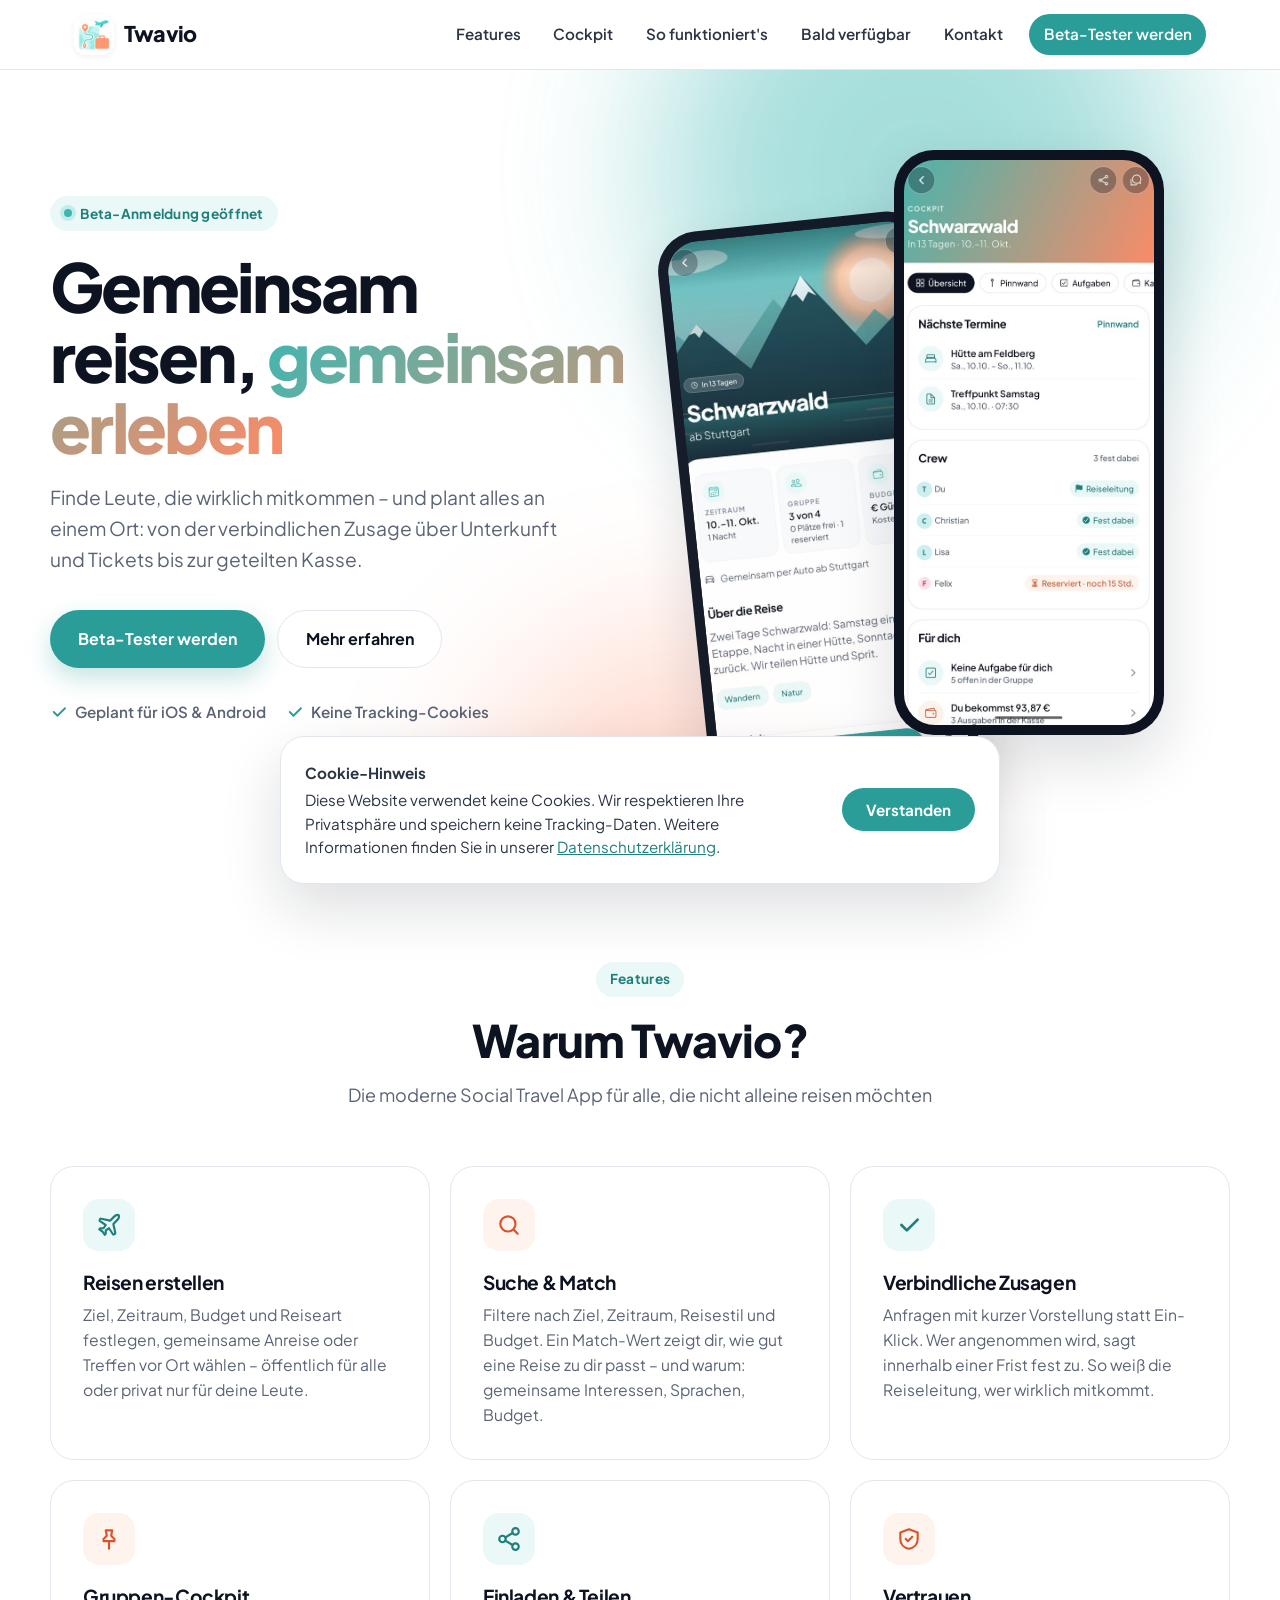
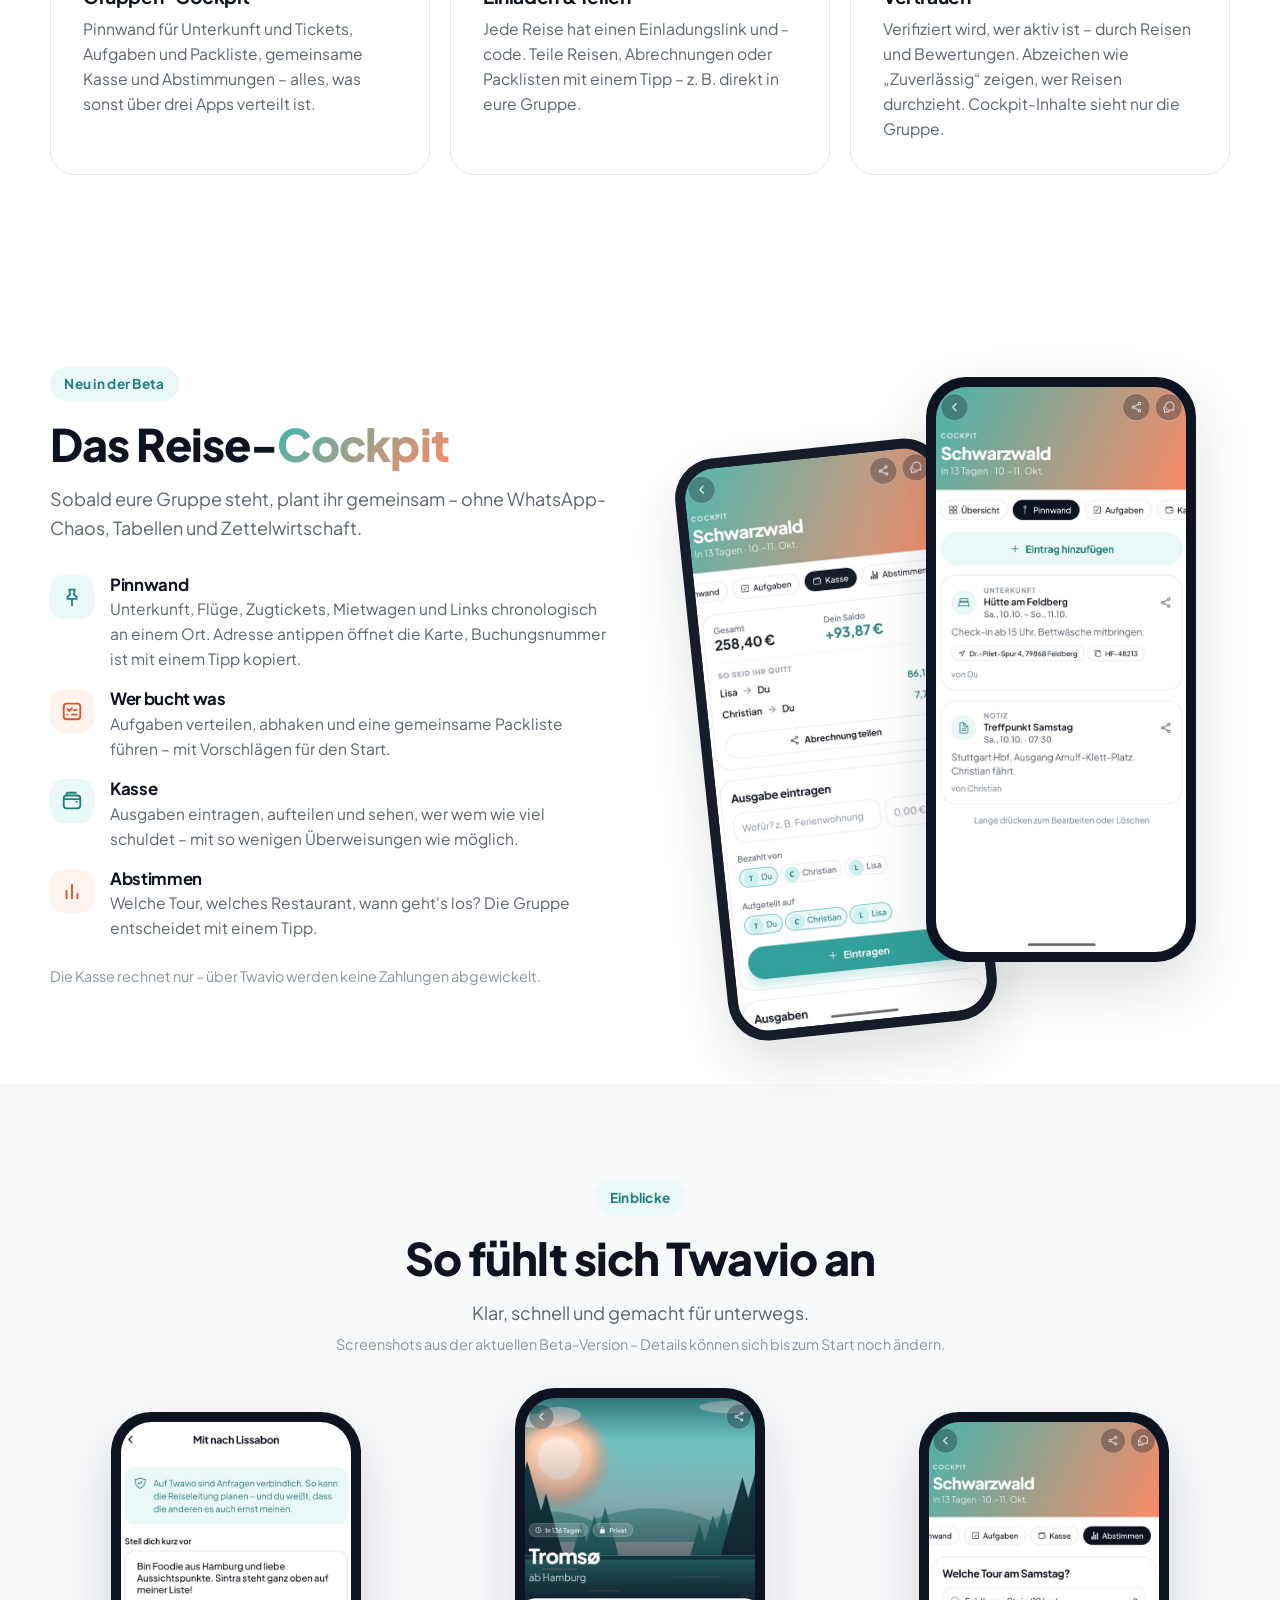
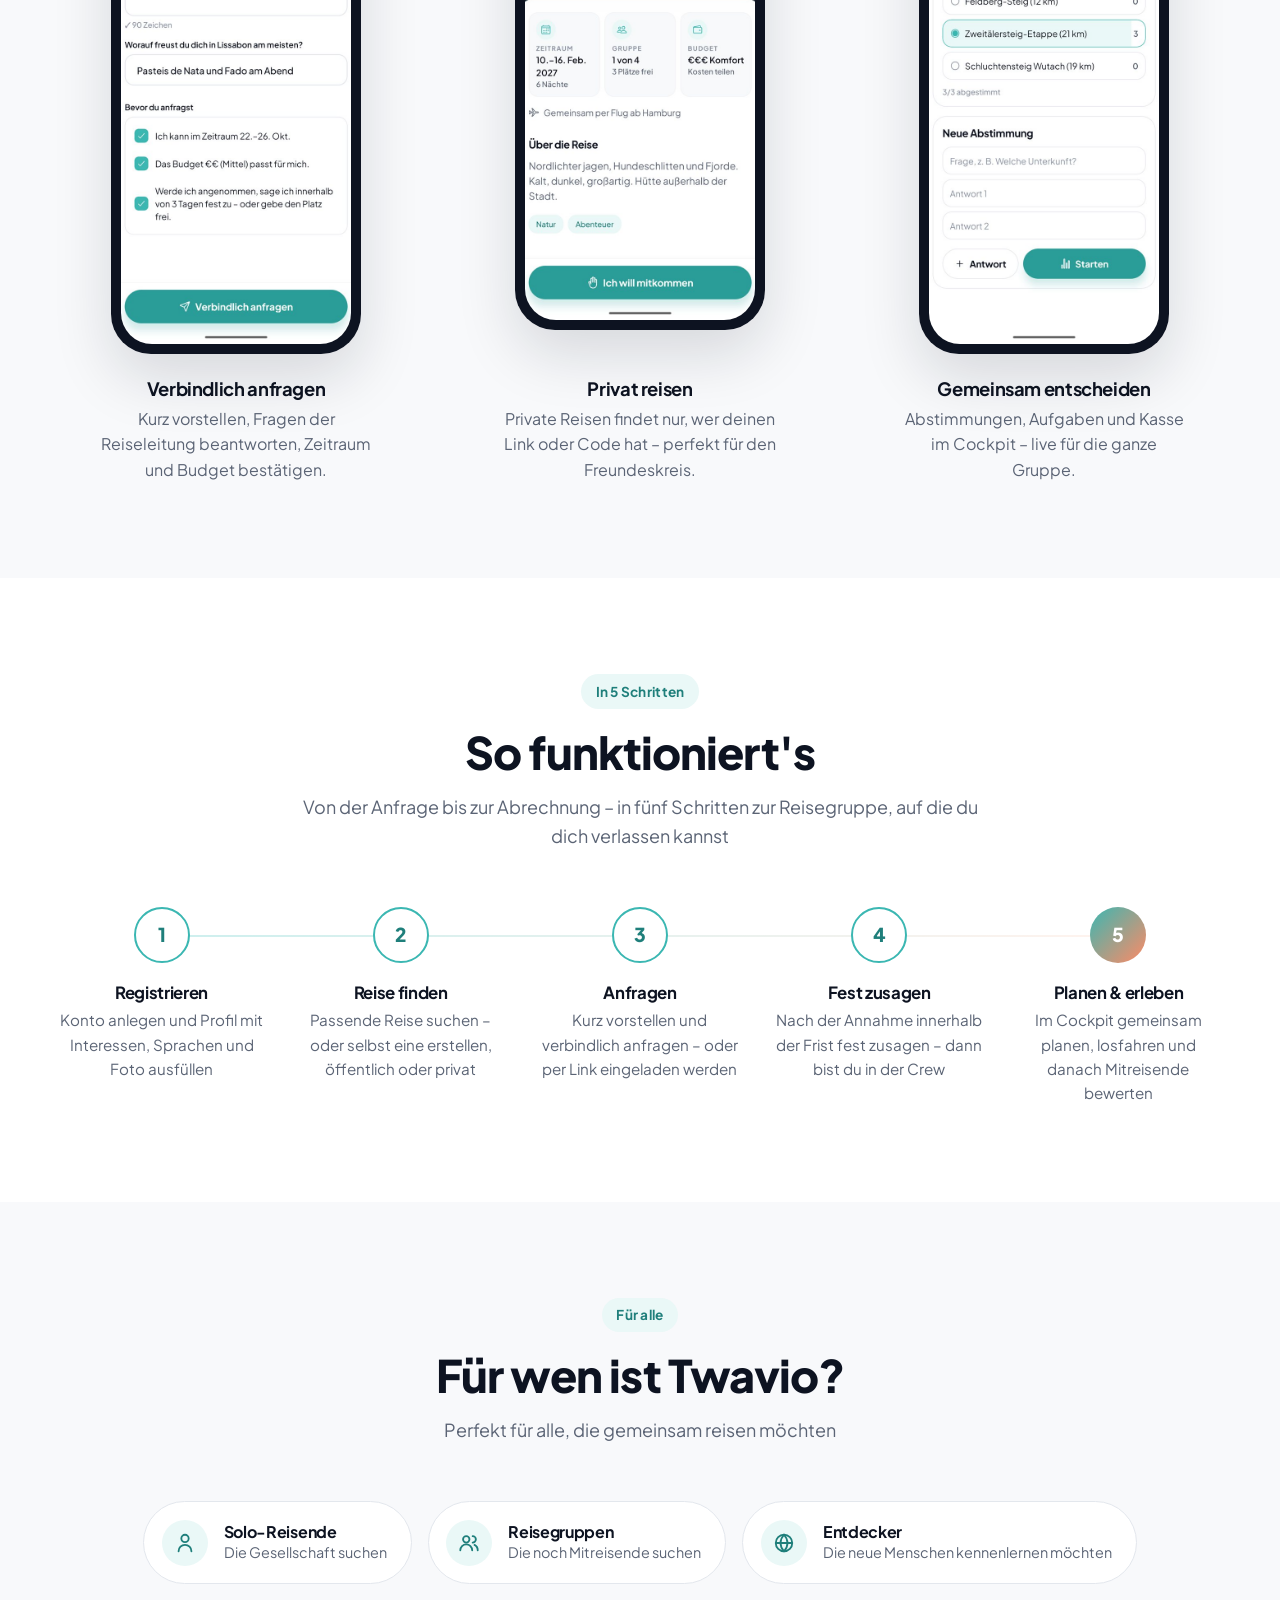
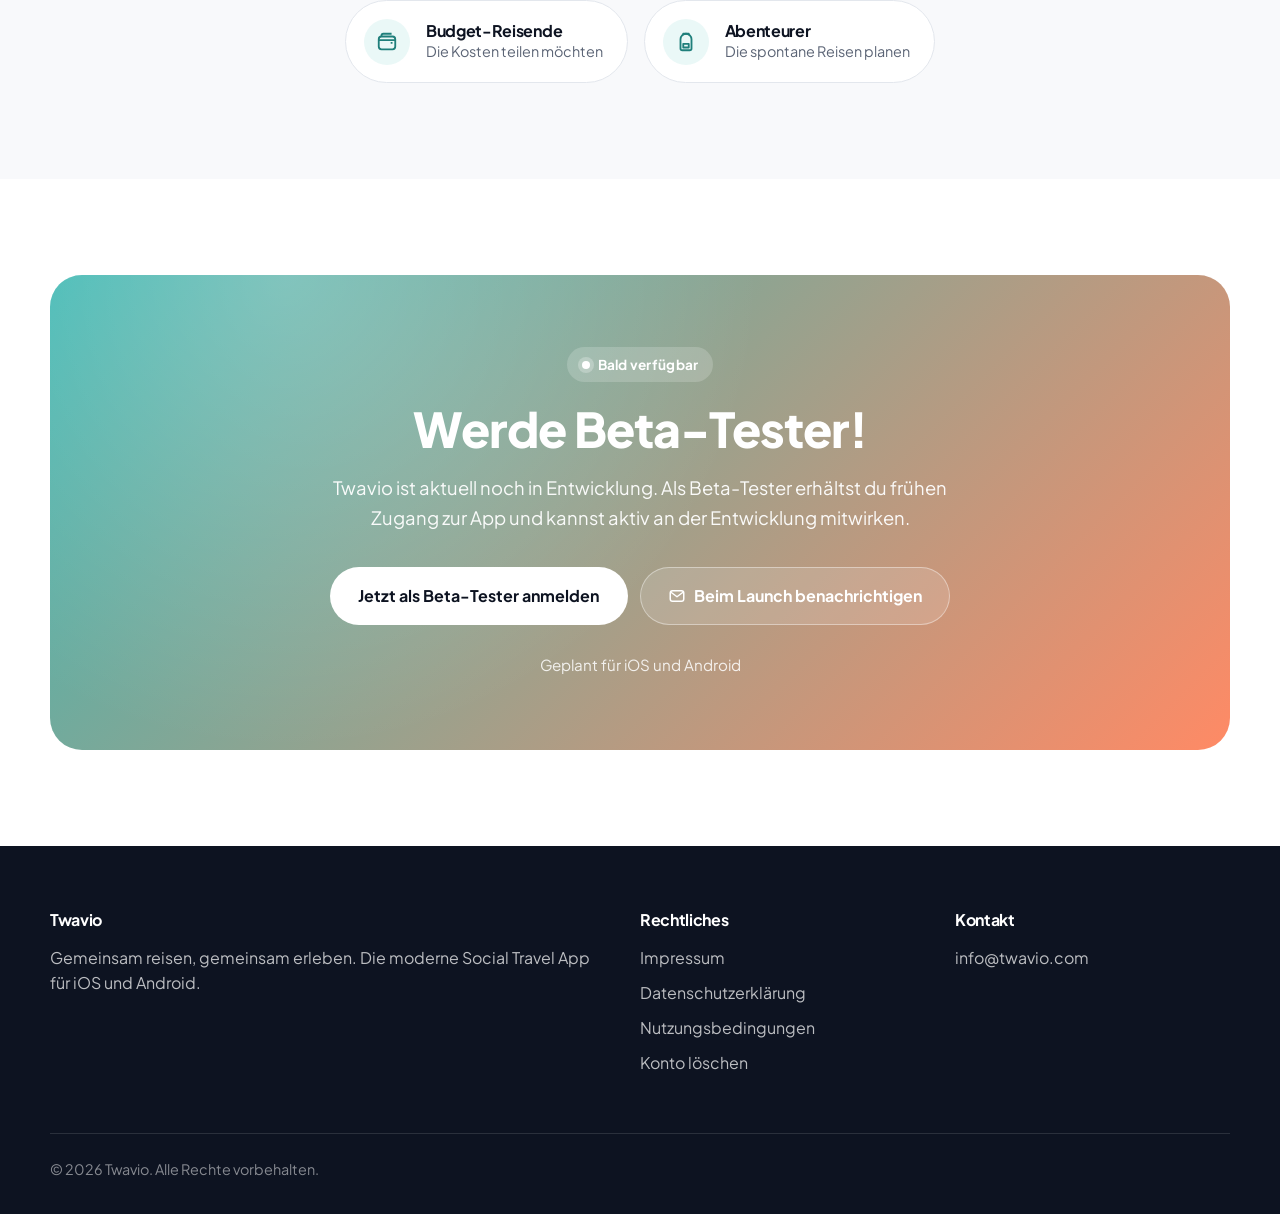
==== commit 6e6e47e5: "Neue App-Funktionen auf der Website: Cockpit, verbindliche Zusagen, private Reisen - Features überar" ====
--- a/index.html
+++ b/index.html
@@ -129,6 +129,21 @@
         .showcase-item h3 { font-size: 1.15rem; font-weight: 700; margin-bottom: 0.35rem; }
         .showcase-item p { color: var(--ink-500); max-width: 280px; margin: 0 auto; }
 
+        /* ---------- Cockpit ---------- */
+        .cockpit-grid { display: grid; grid-template-columns: 1fr 1fr; gap: 3.5rem; align-items: center; }
+        .cockpit-grid h2 { font-size: clamp(2rem, 3.6vw, 2.8rem); font-weight: 800; margin: 1rem 0 0.9rem; }
+        .cockpit-grid > div > p { color: var(--ink-500); font-size: 1.125rem; }
+        .module-list { list-style: none; display: grid; gap: 1.1rem; margin-top: 2rem; }
+        .module-list li { display: flex; gap: 1rem; align-items: flex-start; }
+        .module-list .icon-badge { width: 44px; height: 44px; border-radius: 14px; margin: 0; flex-shrink: 0; }
+        .module-list li:nth-child(even) .icon-badge { background: var(--coral-50); color: var(--coral-700); }
+        .module-list h3 { font-size: 1.05rem; font-weight: 700; margin-bottom: 0.15rem; }
+        .module-list p { color: var(--ink-500); font-size: 0.97rem; }
+        .cockpit-phones { position: relative; height: 600px; }
+        .cockpit-phones .phone.front { right: 6%; top: 0; }
+        .cockpit-phones .phone.back { right: 46%; top: 70px; transform: rotate(-6deg); }
+        .note { font-size: 0.9rem !important; color: var(--ink-400) !important; margin-top: 1.5rem; }
+
         /* ---------- Steps ---------- */
         .steps { display: grid; grid-template-columns: repeat(5, 1fr); gap: 1rem; counter-reset: step; position: relative; }
         .steps::before {
@@ -207,6 +222,10 @@
             .phone.front { right: 4%; width: 230px; }
             .phone.back { right: auto; left: 4%; width: 220px; }
             .features-grid { grid-template-columns: repeat(2, 1fr); }
+            .cockpit-grid { grid-template-columns: 1fr; }
+            .cockpit-phones { height: 520px; max-width: 460px; margin: 0 auto; width: 100%; }
+            .cockpit-phones .phone.front { right: 4%; width: 230px; }
+            .cockpit-phones .phone.back { right: auto; left: 4%; width: 220px; }
             .steps { grid-template-columns: 1fr; gap: 1.75rem; }
             .steps::before { display: none; }
         }
@@ -217,6 +236,9 @@
             .phones { height: 460px; }
             .phone.front { width: 200px; }
             .phone.back { width: 190px; top: 50px; }
+            .cockpit-phones { height: 460px; }
+            .cockpit-phones .phone.front { width: 200px; }
+            .cockpit-phones .phone.back { width: 190px; top: 50px; }
             .audience-card { min-width: 100%; }
             .cta-card { padding: 3.5rem 1.5rem; border-radius: 24px; }
         }
@@ -242,6 +264,11 @@
             <symbol id="i-globe" viewBox="0 0 24 24"><g fill="none" stroke="currentColor" stroke-width="2"><circle cx="12" cy="12" r="9"/><path d="M3 12h18M12 3c2.5 2.7 3.8 5.7 3.8 9s-1.3 6.3-3.8 9c-2.5-2.7-3.8-5.7-3.8-9S9.5 5.7 12 3z"/></g></symbol>
             <symbol id="i-wallet" viewBox="0 0 24 24"><g fill="none" stroke="currentColor" stroke-width="2" stroke-linejoin="round"><rect x="3" y="6" width="18" height="14" rx="3"/><path d="M16 13h2M3 10h18M6 6V5a2 2 0 0 1 2-2h9"/></g></symbol>
             <symbol id="i-backpack" viewBox="0 0 24 24"><g fill="none" stroke="currentColor" stroke-width="2" stroke-linejoin="round"><path d="M6 9a6 6 0 0 1 12 0v10a2 2 0 0 1-2 2H8a2 2 0 0 1-2-2z"/><path d="M9 4.5V3h6v1.5M9 14h6v4H9z"/></g></symbol>
+            <symbol id="i-pin" viewBox="0 0 24 24"><g fill="none" stroke="currentColor" stroke-width="2" stroke-linecap="round" stroke-linejoin="round"><path d="M9 4h6l-1 5 3 3v2H7v-2l3-3z"/><path d="M12 14v7"/></g></symbol>
+            <symbol id="i-list" viewBox="0 0 24 24"><g fill="none" stroke="currentColor" stroke-width="2" stroke-linecap="round" stroke-linejoin="round"><rect x="3" y="4" width="18" height="17" rx="3"/><path d="m7 10 2 2 3-3M7 16h.01M12 16h5M14 11h3"/></g></symbol>
+            <symbol id="i-vote" viewBox="0 0 24 24"><g fill="none" stroke="currentColor" stroke-width="2" stroke-linecap="round"><path d="M6 20V12M12 20V5M18 20v-5"/></g></symbol>
+            <symbol id="i-lock" viewBox="0 0 24 24"><g fill="none" stroke="currentColor" stroke-width="2" stroke-linecap="round" stroke-linejoin="round"><rect x="4" y="10" width="16" height="11" rx="3"/><path d="M8 10V7a4 4 0 0 1 8 0v3"/></g></symbol>
+            <symbol id="i-share" viewBox="0 0 24 24"><g fill="none" stroke="currentColor" stroke-width="2" stroke-linecap="round"><circle cx="18" cy="5" r="3"/><circle cx="6" cy="12" r="3"/><circle cx="18" cy="19" r="3"/><path d="m8.6 13.5 6.8 4M15.4 6.5l-6.8 4"/></g></symbol>
             <symbol id="i-mail" viewBox="0 0 24 24"><g fill="none" stroke="currentColor" stroke-width="2" stroke-linejoin="round"><rect x="3" y="5" width="18" height="14" rx="3"/><path d="m4 7 8 6 8-6"/></g></symbol>
         </defs>
     </svg>
@@ -252,6 +279,7 @@
             <a href="#hero" class="logo"><img src="app-icon-new.png" alt="Twavio Logo" class="logo-img"><span class="logo-text">Twavio</span></a>
             <ul class="nav-links" id="nav-links">
                 <li><a href="#features">Features</a></li>
+                <li><a href="#cockpit">Cockpit</a></li>
                 <li><a href="#how-it-works">So funktioniert's</a></li>
                 <li><a href="#download">Bald verfügbar</a></li>
                 <li><a href="#contact">Kontakt</a></li>
@@ -267,7 +295,7 @@
             <div>
                 <span class="eyebrow"><span class="dot"></span>Beta-Anmeldung geöffnet</span>
                 <h1>Gemeinsam reisen, <span class="gradient-text">gemeinsam erleben</span></h1>
-                <p class="hero-lead">Finde deine perfekten Reisebegleiter und teile unvergessliche Abenteuer. Twavio verbindet Reisende, die dieselbe Leidenschaft für das Entdecken teilen.</p>
+                <p class="hero-lead">Finde Leute, die wirklich mitkommen – und plant alles an einem Ort: von der verbindlichen Zusage über Unterkunft und Tickets bis zur geteilten Kasse.</p>
                 <div class="hero-actions">
                     <a href="tester-anmeldung.html" class="btn btn-primary">Beta-Tester werden</a>
                     <a href="#features" class="btn btn-secondary">Mehr erfahren</a>
@@ -278,8 +306,8 @@
                                     </div>
             </div>
             <div class="phones" aria-hidden="true">
-                <div class="phone back"><img src="images/app-reise-vorschau.jpg" alt="" loading="eager"></div>
-                <div class="phone front"><img src="images/app-suche.jpg" alt="" loading="eager"></div>
+                <div class="phone back"><img src="images/app-reise-detail.jpg" alt="" loading="eager"></div>
+                <div class="phone front"><img src="images/app-cockpit.jpg" alt="" loading="eager"></div>
             </div>
         </div>
     </section>
@@ -297,33 +325,67 @@
                 <div class="feature-card">
                     <div class="icon-badge"><svg width="26" height="26"><use href="#i-plane"/></svg></div>
                     <h3>Reisen erstellen</h3>
-                    <p>Erstelle detaillierte Reisepläne mit Start- und Zielort, Zeitraum und Reisevorlieben. Wähle aus verschiedenen Reisearten und entscheide, ob ihr gemeinsam anreist oder euch vor Ort trefft.</p>
+                    <p>Ziel, Zeitraum, Budget und Reiseart festlegen, gemeinsame Anreise oder Treffen vor Ort wählen – öffentlich für alle oder privat nur für deine Leute.</p>
                 </div>
                 <div class="feature-card">
                     <div class="icon-badge"><svg width="26" height="26"><use href="#i-search"/></svg></div>
-                    <h3>Intelligente Suche</h3>
-                    <p>Schnellsuche nach Zielort oder erweiterte Suche mit Filtern. Finde passende Reisen basierend auf Zeitraum, Reiseart, Gruppengröße und erhalte personalisierte Empfehlungen.</p>
+                    <h3>Suche &amp; Match</h3>
+                    <p>Filtere nach Ziel, Zeitraum, Reisestil und Budget. Ein Match-Wert zeigt dir, wie gut eine Reise zu dir passt – und warum: gemeinsame Interessen, Sprachen, Budget.</p>
                 </div>
                 <div class="feature-card">
-                    <div class="icon-badge"><svg width="26" height="26"><use href="#i-user"/></svg></div>
-                    <h3>Profil &amp; Verifizierung</h3>
-                    <p>Erstelle ein ausführliches Profil mit Foto, Interessen und Sprachen. Verknüpfe Social Media Accounts und verifiziere dein Profil für mehr Vertrauen.</p>
+                    <div class="icon-badge"><svg width="26" height="26"><use href="#i-check"/></svg></div>
+                    <h3>Verbindliche Zusagen</h3>
+                    <p>Anfragen mit kurzer Vorstellung statt Ein-Klick. Wer angenommen wird, sagt innerhalb einer Frist fest zu. So weiß die Reiseleitung, wer wirklich mitkommt.</p>
                 </div>
                 <div class="feature-card">
-                    <div class="icon-badge"><svg width="26" height="26"><use href="#i-chat"/></svg></div>
-                    <h3>Kommunikation</h3>
-                    <p>Sende Reiseanfragen, chatte mit Mitreisenden in Gruppen- oder Privat-Chats und verwalte deine Kontakte. Alles an einem Ort.</p>
+                    <div class="icon-badge"><svg width="26" height="26"><use href="#i-pin"/></svg></div>
+                    <h3>Gruppen-Cockpit</h3>
+                    <p>Pinnwand für Unterkunft und Tickets, Aufgaben und Packliste, gemeinsame Kasse und Abstimmungen – alles, was sonst über drei Apps verteilt ist.</p>
                 </div>
                 <div class="feature-card">
-                    <div class="icon-badge"><svg width="26" height="26"><use href="#i-spark"/></svg></div>
-                    <h3>Smart Matching</h3>
-                    <p>Intelligente Matching-Algorithmen finden passende Mitreisende basierend auf Interessen und Reisevorlieben für die perfekte Reisegemeinschaft.</p>
+                    <div class="icon-badge"><svg width="26" height="26"><use href="#i-share"/></svg></div>
+                    <h3>Einladen &amp; Teilen</h3>
+                    <p>Jede Reise hat einen Einladungslink und -code. Teile Reisen, Abrechnungen oder Packlisten mit einem Tipp – z.&nbsp;B. direkt in eure Gruppe.</p>
                 </div>
                 <div class="feature-card">
                     <div class="icon-badge"><svg width="26" height="26"><use href="#i-shield"/></svg></div>
-                    <h3>Sicherheit</h3>
-                    <p>DSGVO-konform, sichere Authentifizierung, verschlüsselte Datenübertragung und ein Bewertungssystem für sichere Reisegemeinschaften.</p>
-                </div>
+                    <h3>Vertrauen</h3>
+                    <p>Verifiziert wird, wer aktiv ist – durch Reisen und Bewertungen. Abzeichen wie „Zuverlässig“ zeigen, wer Reisen durchzieht. Cockpit-Inhalte sieht nur die Gruppe.</p>
+                </div>
+            </div>
+        </div>
+    </section>
+
+    <!-- Gruppen-Cockpit -->
+    <section id="cockpit">
+        <div class="container cockpit-grid">
+            <div>
+                <span class="eyebrow">Neu in der Beta</span>
+                <h2>Das Reise-<span class="gradient-text">Cockpit</span></h2>
+                <p>Sobald eure Gruppe steht, plant ihr gemeinsam – ohne WhatsApp-Chaos, Tabellen und Zettelwirtschaft.</p>
+                <ul class="module-list">
+                    <li>
+                        <div class="icon-badge"><svg width="22" height="22"><use href="#i-pin"/></svg></div>
+                        <div><h3>Pinnwand</h3><p>Unterkunft, Flüge, Zugtickets, Mietwagen und Links chronologisch an einem Ort. Adresse antippen öffnet die Karte, Buchungsnummer ist mit einem Tipp kopiert.</p></div>
+                    </li>
+                    <li>
+                        <div class="icon-badge"><svg width="22" height="22"><use href="#i-list"/></svg></div>
+                        <div><h3>Wer bucht was</h3><p>Aufgaben verteilen, abhaken und eine gemeinsame Packliste führen – mit Vorschlägen für den Start.</p></div>
+                    </li>
+                    <li>
+                        <div class="icon-badge"><svg width="22" height="22"><use href="#i-wallet"/></svg></div>
+                        <div><h3>Kasse</h3><p>Ausgaben eintragen, aufteilen und sehen, wer wem wie viel schuldet – mit so wenigen Überweisungen wie möglich.</p></div>
+                    </li>
+                    <li>
+                        <div class="icon-badge"><svg width="22" height="22"><use href="#i-vote"/></svg></div>
+                        <div><h3>Abstimmen</h3><p>Welche Tour, welches Restaurant, wann geht's los? Die Gruppe entscheidet mit einem Tipp.</p></div>
+                    </li>
+                </ul>
+                <p class="note">Die Kasse rechnet nur – über Twavio werden keine Zahlungen abgewickelt.</p>
+            </div>
+            <div class="cockpit-phones" aria-hidden="true">
+                <div class="phone back"><img src="images/app-kasse.jpg" alt="" loading="lazy"></div>
+                <div class="phone front"><img src="images/app-pinnwand.jpg" alt="" loading="lazy"></div>
             </div>
         </div>
     </section>
@@ -338,19 +400,19 @@
             </div>
             <div class="showcase-grid">
                 <div class="showcase-item">
-                    <div class="phone"><img src="images/app-suche.jpg" alt="Twavio App: Reisesuche mit beliebten Zielen und Reisestil-Filtern" loading="lazy"></div>
-                    <h3>Finden</h3>
-                    <p>Ziel eingeben, Reisestil wählen – passende Reisen erscheinen sofort.</p>
+                    <div class="phone"><img src="images/app-anfrage.jpg" alt="Twavio App: verbindliche Anfrage mit Vorstellung und Bestätigungen" loading="lazy"></div>
+                    <h3>Verbindlich anfragen</h3>
+                    <p>Kurz vorstellen, Fragen der Reiseleitung beantworten, Zeitraum und Budget bestätigen.</p>
                 </div>
                 <div class="showcase-item">
-                    <div class="phone"><img src="images/app-reise-vorschau.jpg" alt="Twavio App: Vorschau einer neuen Reise nach Lissabon" loading="lazy"></div>
-                    <h3>Planen</h3>
-                    <p>In vier kurzen Schritten ist deine eigene Reise online.</p>
+                    <div class="phone"><img src="images/app-privat.jpg" alt="Twavio App: private Reise nach Tromsø" loading="lazy"></div>
+                    <h3>Privat reisen</h3>
+                    <p>Private Reisen findet nur, wer deinen Link oder Code hat – perfekt für den Freundeskreis.</p>
                 </div>
                 <div class="showcase-item">
-                    <div class="phone"><img src="images/app-reisen.jpg" alt="Twavio App: Übersicht der eigenen Reisen" loading="lazy"></div>
-                    <h3>Erleben</h3>
-                    <p>Alle Reisen, Anfragen und Gruppenchats im Blick.</p>
+                    <div class="phone"><img src="images/app-abstimmen.jpg" alt="Twavio App: Abstimmung im Reise-Cockpit" loading="lazy"></div>
+                    <h3>Gemeinsam entscheiden</h3>
+                    <p>Abstimmungen, Aufgaben und Kasse im Cockpit – live für die ganze Gruppe.</p>
                 </div>
             </div>
         </div>
@@ -362,14 +424,14 @@
             <div class="section-head">
                 <span class="eyebrow">In 5 Schritten</span>
                 <h2>So funktioniert's</h2>
-                <p>In 5 einfachen Schritten zu deiner perfekten Reisegemeinschaft</p>
+                <p>Von der Anfrage bis zur Abrechnung – in fünf Schritten zur Reisegruppe, auf die du dich verlassen kannst</p>
             </div>
             <div class="steps">
-                <div class="step"><div class="step-number">1</div><h3>Registrieren</h3><p>Registriere dich mit E-Mail oder Google-Account</p></div>
-                <div class="step"><div class="step-number">2</div><h3>Profil erstellen</h3><p>Erstelle dein Profil mit Foto, Interessen und Reisevorlieben</p></div>
-                <div class="step"><div class="step-number">3</div><h3>Reise erstellen</h3><p>Erstelle eine Reise oder suche nach passenden Reisen</p></div>
-                <div class="step"><div class="step-number">4</div><h3>Kontaktieren</h3><p>Kontaktiere Mitreisende und plane gemeinsam</p></div>
-                <div class="step"><div class="step-number">5</div><h3>Erleben</h3><p>Reise und erlebe unvergessliche Abenteuer!</p></div>
+                <div class="step"><div class="step-number">1</div><h3>Registrieren</h3><p>Konto anlegen und Profil mit Interessen, Sprachen und Foto ausfüllen</p></div>
+                <div class="step"><div class="step-number">2</div><h3>Reise finden</h3><p>Passende Reise suchen – oder selbst eine erstellen, öffentlich oder privat</p></div>
+                <div class="step"><div class="step-number">3</div><h3>Anfragen</h3><p>Kurz vorstellen und verbindlich anfragen – oder per Link eingeladen werden</p></div>
+                <div class="step"><div class="step-number">4</div><h3>Fest zusagen</h3><p>Nach der Annahme innerhalb der Frist fest zusagen – dann bist du in der Crew</p></div>
+                <div class="step"><div class="step-number">5</div><h3>Planen &amp; erleben</h3><p>Im Cockpit gemeinsam planen, losfahren und danach Mitreisende bewerten</p></div>
             </div>
         </div>
     </section>
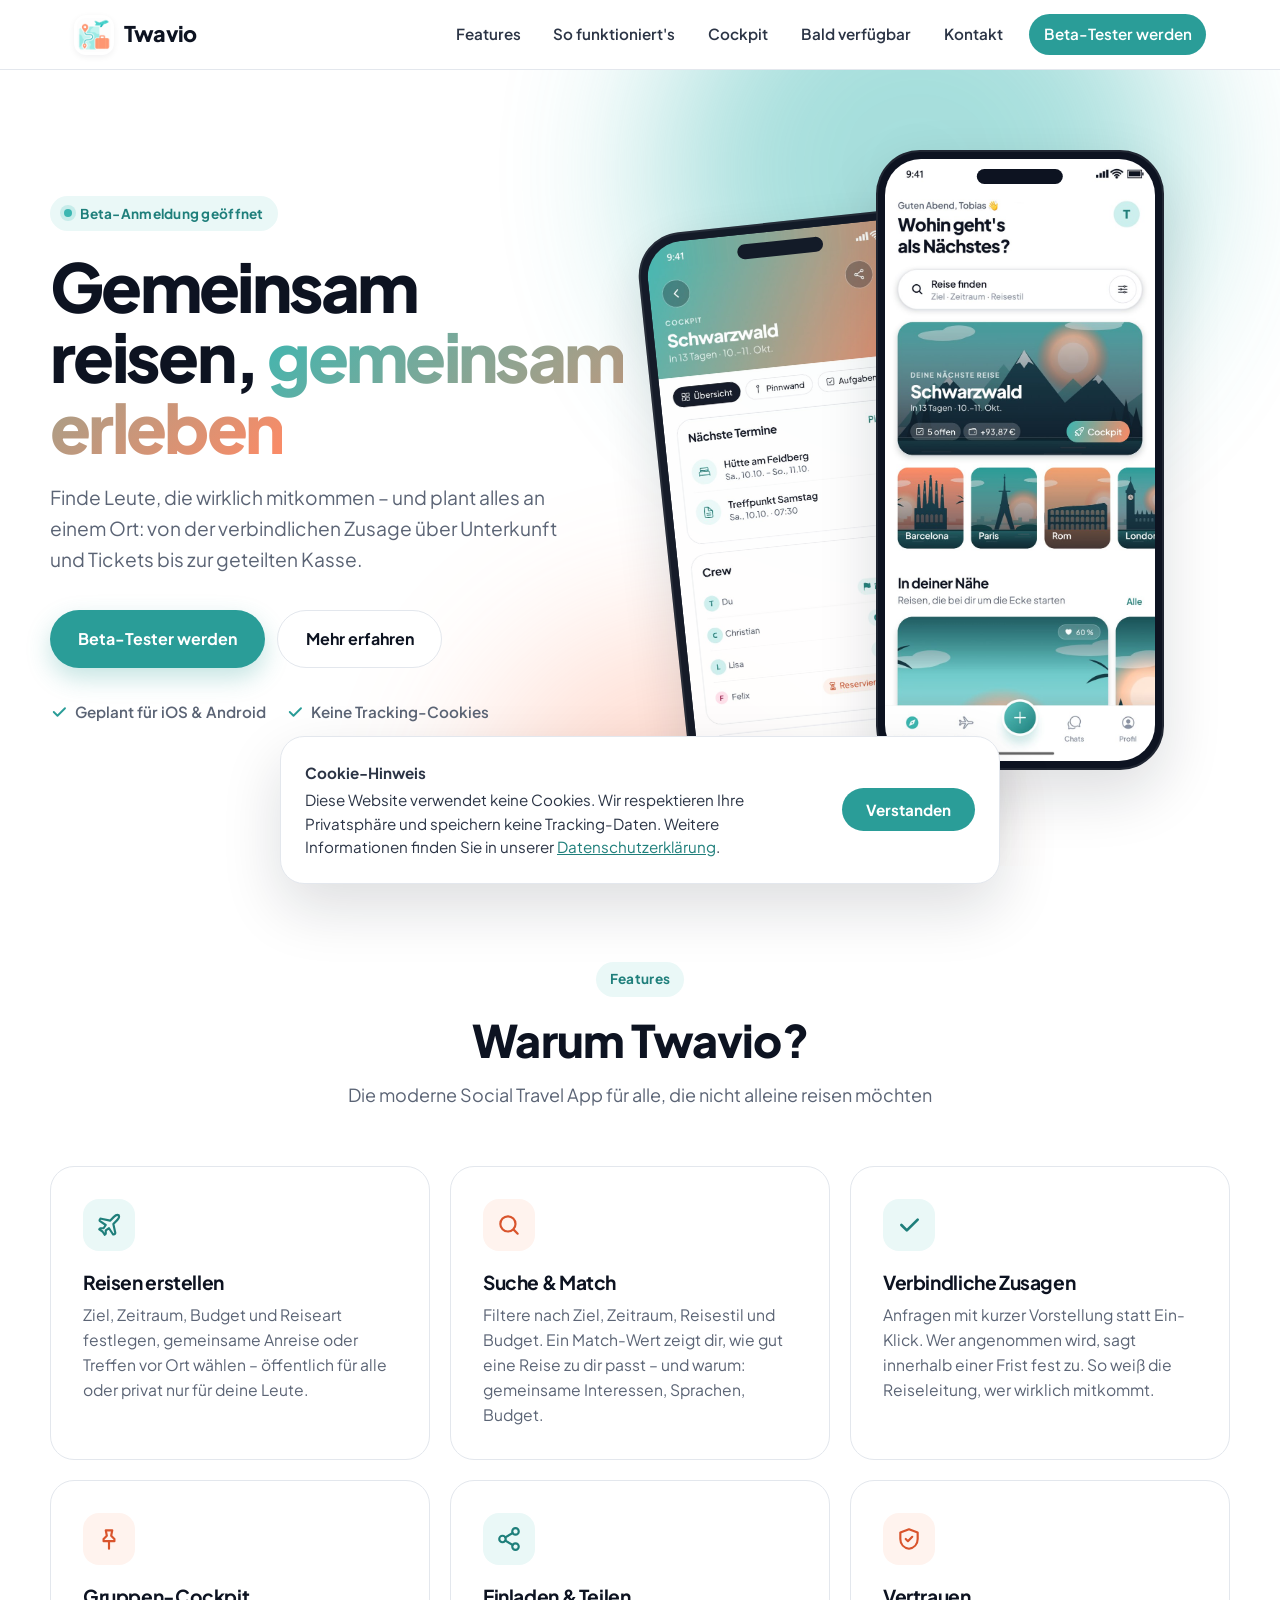
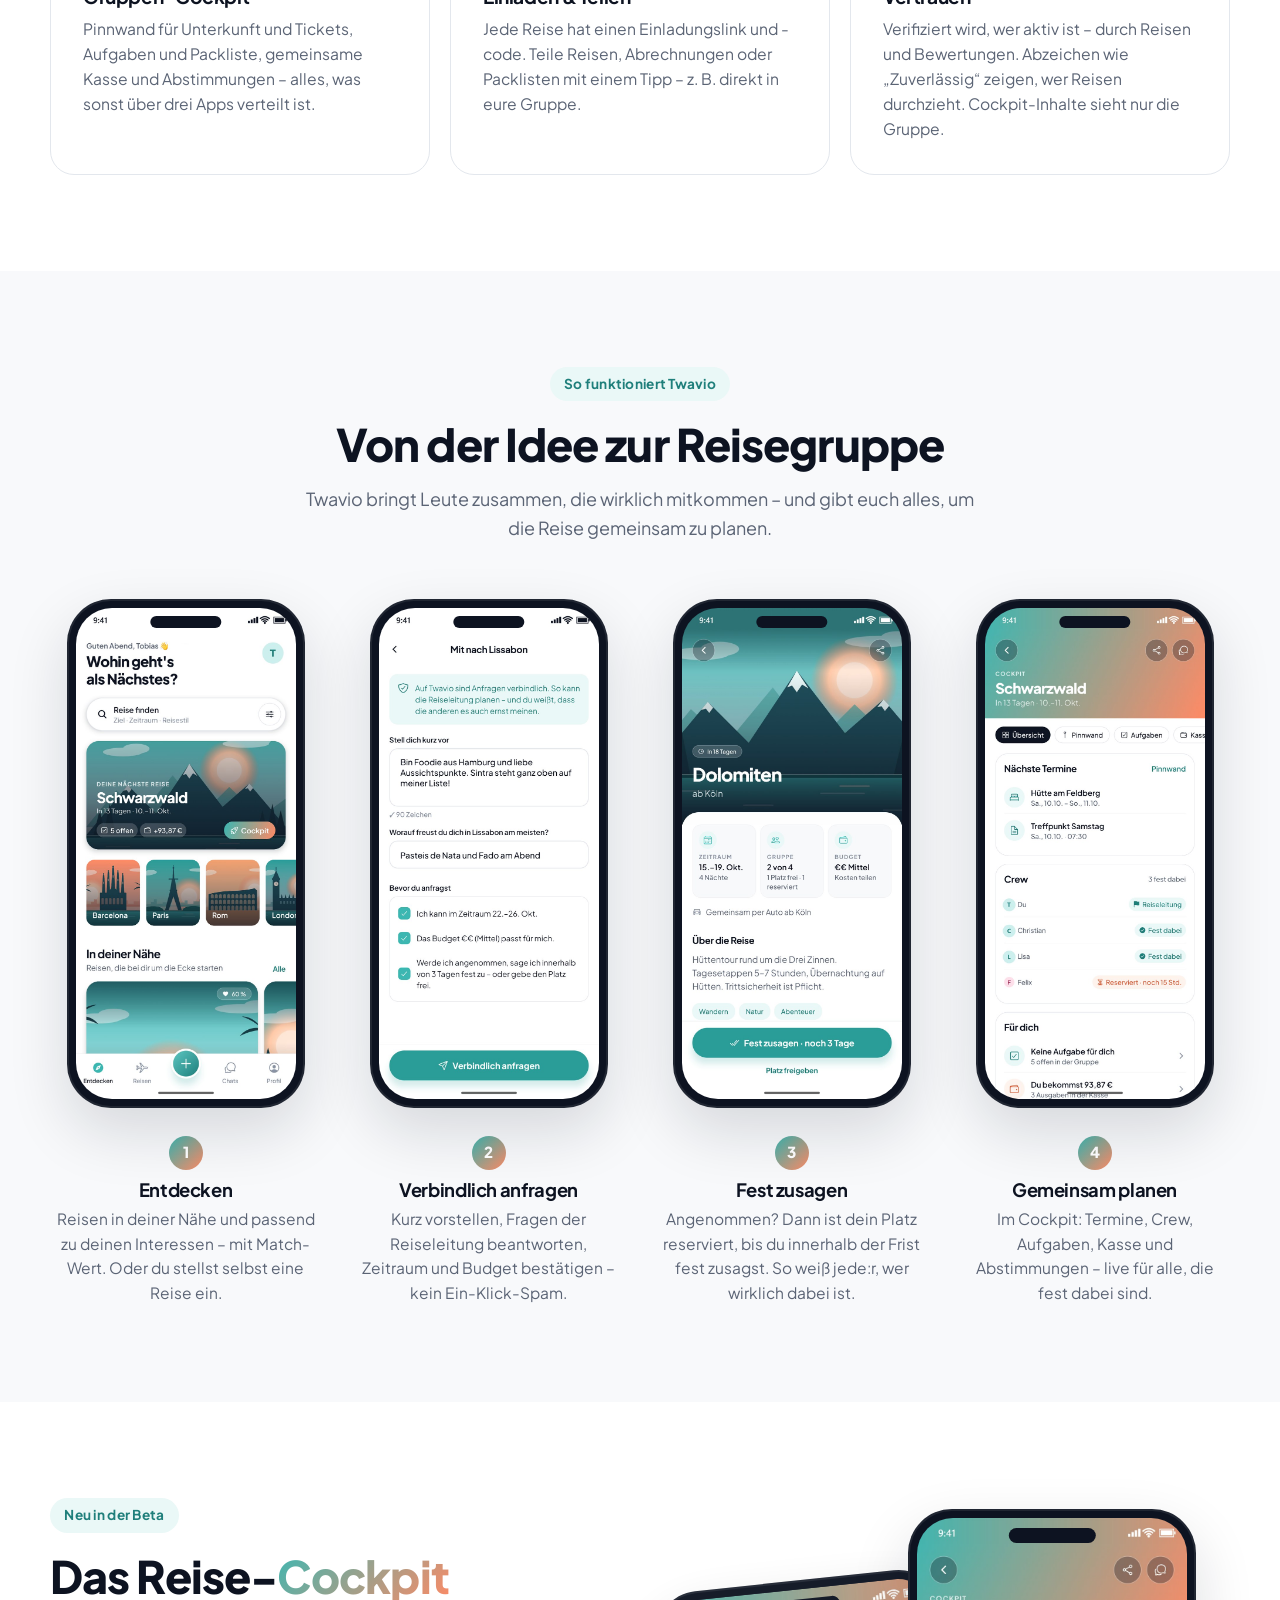
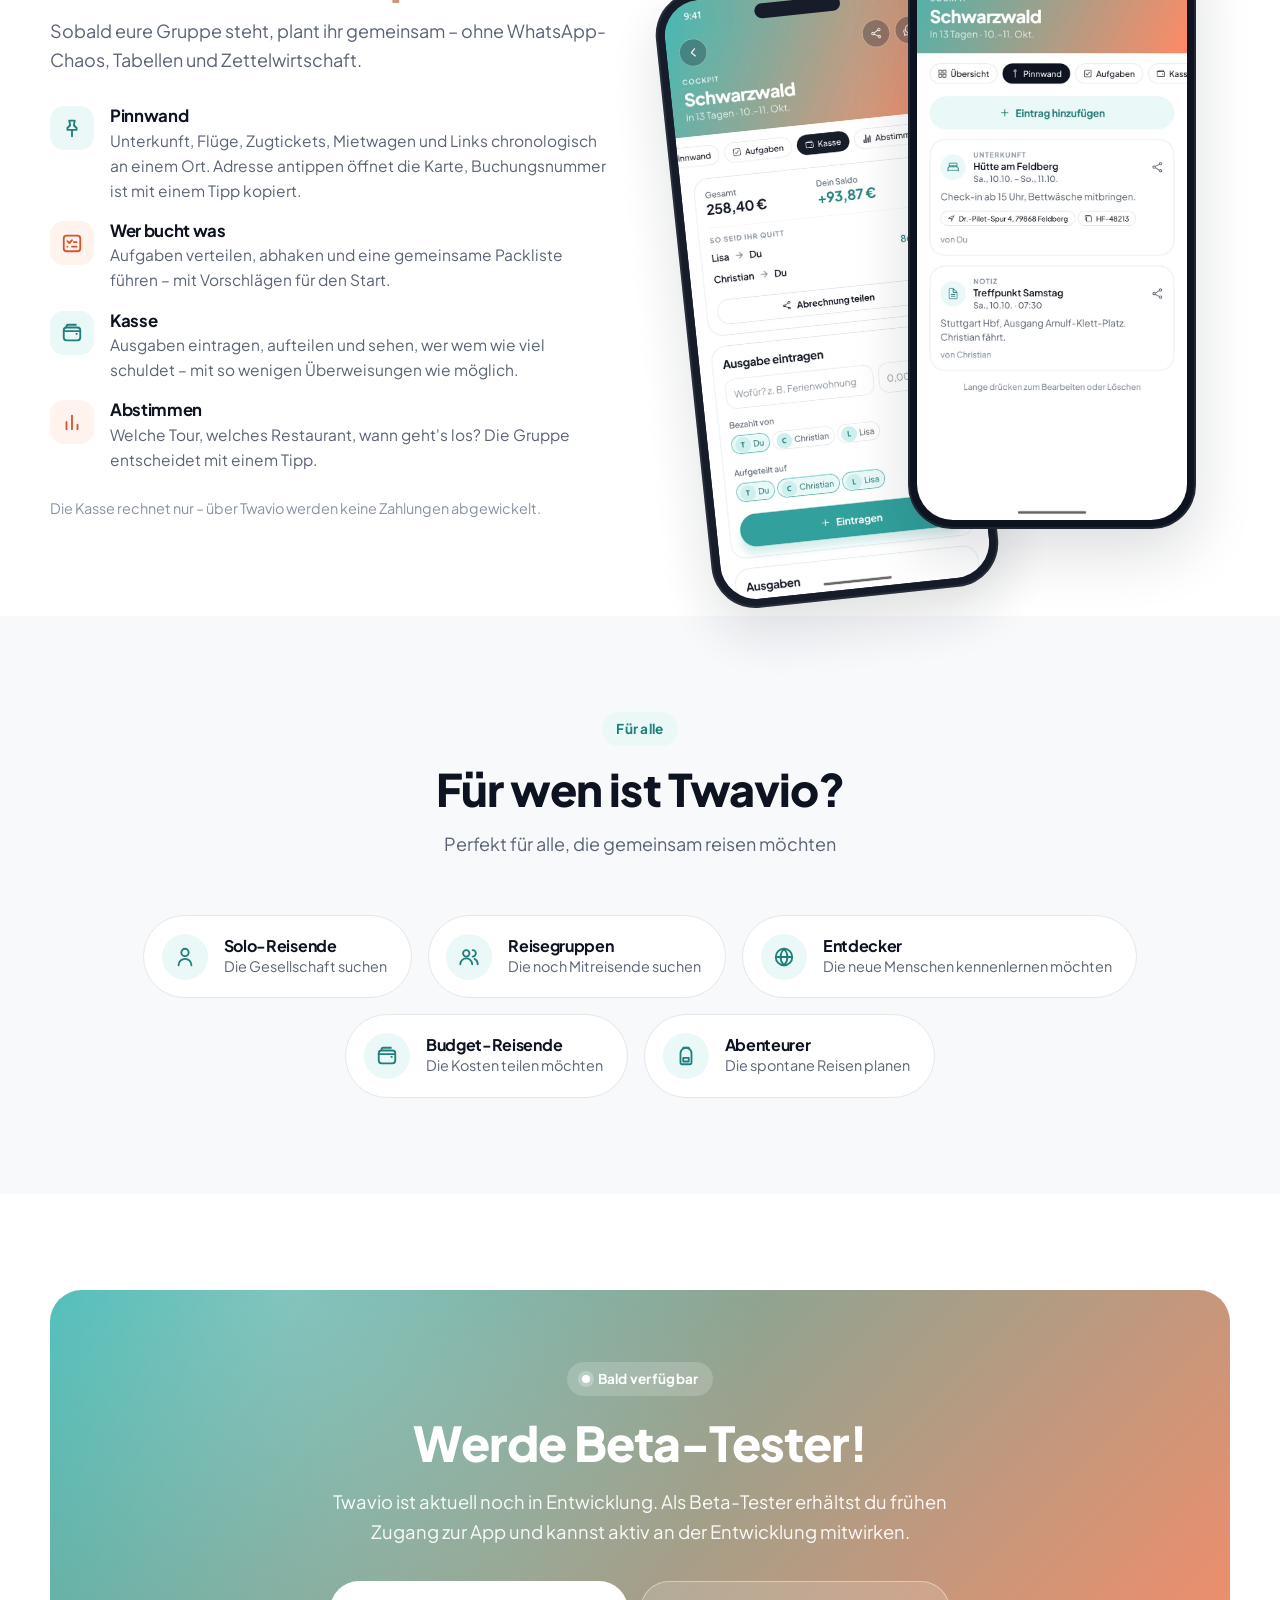
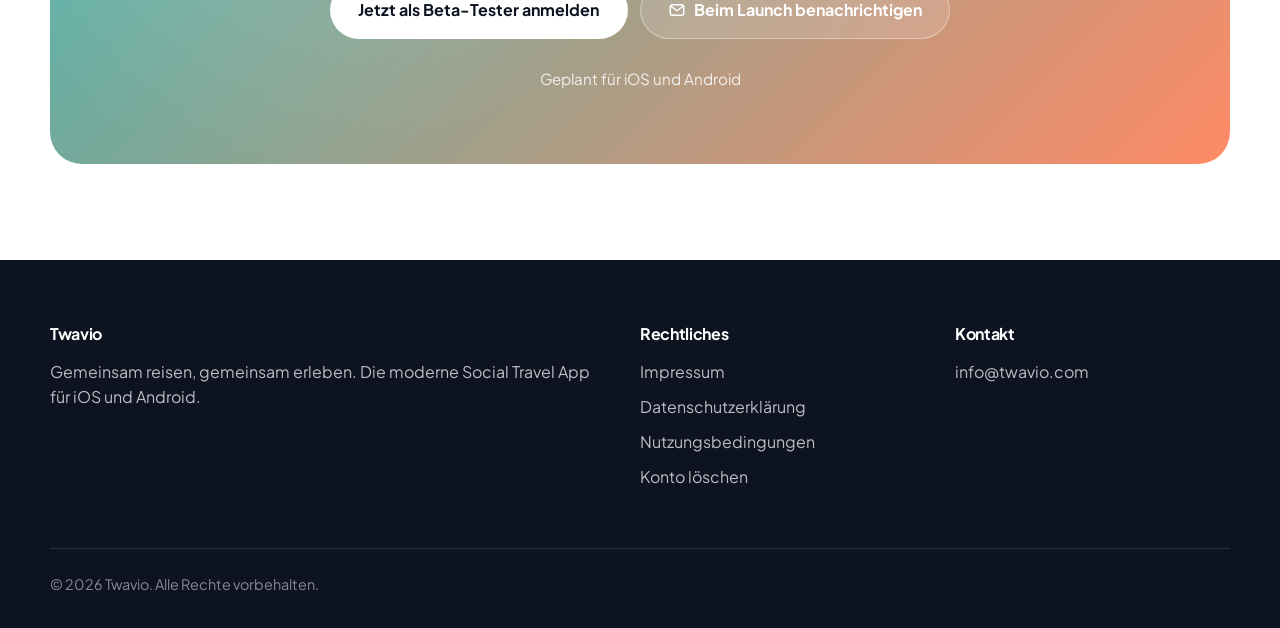
==== commit 5d73c961: "Screenshots neu: klare Geschichte in 4 Schritten, saubere Handy-Rahmen - „So funktioniert Twavio“: E" ====
--- a/index.html
+++ b/index.html
@@ -88,13 +88,25 @@
         .phone {
             position: absolute;
             width: 270px;
-            aspect-ratio: 9 / 19.5;
-            border-radius: 40px;
-            padding: 10px;
+            aspect-ratio: 750 / 1673;
+            box-sizing: content-box;
+            border-radius: 44px;
+            padding: 9px;
             background: var(--ink-900);
-            box-shadow: var(--shadow-lg);
-        }
-        .phone img { width: 100%; height: 100%; object-fit: cover; object-position: top; border-radius: 31px; display: block; }
+            box-shadow: var(--shadow-lg), inset 0 0 0 2px rgba(255,255,255,0.08);
+        }
+        .phone::after {
+            content: '';
+            position: absolute;
+            top: calc(9px + 1.6%);
+            left: 50%;
+            transform: translateX(-50%);
+            width: 30%;
+            height: 2.4%;
+            border-radius: 999px;
+            background: var(--ink-900);
+        }
+        .phone img { width: 100%; height: 100%; object-fit: cover; border-radius: 36px; display: block; background: #fff; }
         .phone.front { right: 12%; top: 0; z-index: 2; }
         .phone.back { right: 50%; top: 70px; transform: rotate(-6deg); opacity: 0.96; }
 
@@ -120,14 +132,23 @@
         .feature-card h3 { font-size: 1.2rem; font-weight: 700; margin-bottom: 0.5rem; }
         .feature-card p { color: var(--ink-500); font-size: 0.98rem; }
 
-        /* ---------- Showcase ---------- */
-        .showcase { background: var(--ink-50); }
-        .showcase-grid { display: grid; grid-template-columns: repeat(3, 1fr); gap: 2rem; align-items: start; }
-        .showcase-item { text-align: center; }
-        .showcase-item .phone { position: relative; margin: 0 auto 1.5rem; width: 250px; }
-        .showcase-item:nth-child(2) .phone { transform: translateY(-24px); }
-        .showcase-item h3 { font-size: 1.15rem; font-weight: 700; margin-bottom: 0.35rem; }
-        .showcase-item p { color: var(--ink-500); max-width: 280px; margin: 0 auto; }
+        /* ---------- Story: So funktioniert Twavio ---------- */
+        .story { background: var(--ink-50); }
+        .story-grid { display: grid; grid-template-columns: repeat(4, 1fr); gap: 2rem; align-items: start; }
+        .story-step { text-align: center; }
+        .story-step .phone { position: relative; width: auto; max-width: 220px; margin: 0 auto 1.75rem; }
+        .story-num {
+            display: inline-grid; place-items: center;
+            width: 34px; height: 34px;
+            border-radius: 50%;
+            background: var(--gradient-brand);
+            color: #fff;
+            font-weight: 800;
+            font-size: 0.95rem;
+            margin-bottom: 0.6rem;
+        }
+        .story-step h3 { font-size: 1.15rem; font-weight: 700; margin-bottom: 0.35rem; }
+        .story-step p { color: var(--ink-500); max-width: 260px; margin: 0 auto; font-size: 0.97rem; }
 
         /* ---------- Cockpit ---------- */
         .cockpit-grid { display: grid; grid-template-columns: 1fr 1fr; gap: 3.5rem; align-items: center; }
@@ -222,6 +243,7 @@
             .phone.front { right: 4%; width: 230px; }
             .phone.back { right: auto; left: 4%; width: 220px; }
             .features-grid { grid-template-columns: repeat(2, 1fr); }
+            .story-grid { grid-template-columns: repeat(2, 1fr); row-gap: 3.5rem; }
             .cockpit-grid { grid-template-columns: 1fr; }
             .cockpit-phones { height: 520px; max-width: 460px; margin: 0 auto; width: 100%; }
             .cockpit-phones .phone.front { right: 4%; width: 230px; }
@@ -231,8 +253,9 @@
         }
         @media (max-width: 680px) {
             section { padding: 4.5rem 1.25rem; }
-            .features-grid, .showcase-grid { grid-template-columns: 1fr; }
-            .showcase-item:nth-child(2) .phone { transform: none; }
+            .features-grid { grid-template-columns: 1fr; }
+            .story-grid { grid-template-columns: 1fr; }
+            .story-step .phone { max-width: 240px; }
             .phones { height: 460px; }
             .phone.front { width: 200px; }
             .phone.back { width: 190px; top: 50px; }
@@ -279,8 +302,8 @@
             <a href="#hero" class="logo"><img src="app-icon-new.png" alt="Twavio Logo" class="logo-img"><span class="logo-text">Twavio</span></a>
             <ul class="nav-links" id="nav-links">
                 <li><a href="#features">Features</a></li>
+                <li><a href="#how-it-works">So funktioniert's</a></li>
                 <li><a href="#cockpit">Cockpit</a></li>
-                <li><a href="#how-it-works">So funktioniert's</a></li>
                 <li><a href="#download">Bald verfügbar</a></li>
                 <li><a href="#contact">Kontakt</a></li>
                 <li><a href="tester-anmeldung.html" class="nav-cta">Beta-Tester werden</a></li>
@@ -306,8 +329,8 @@
                                     </div>
             </div>
             <div class="phones" aria-hidden="true">
-                <div class="phone back"><img src="images/app-reise-detail.jpg" alt="" loading="eager"></div>
-                <div class="phone front"><img src="images/app-cockpit.jpg" alt="" loading="eager"></div>
+                <div class="phone back"><img src="images/app-cockpit.jpg" alt="" loading="eager"></div>
+                <div class="phone front"><img src="images/app-entdecken.jpg" alt="" loading="eager"></div>
             </div>
         </div>
     </section>
@@ -352,6 +375,51 @@
                     <h3>Vertrauen</h3>
                     <p>Verifiziert wird, wer aktiv ist – durch Reisen und Bewertungen. Abzeichen wie „Zuverlässig“ zeigen, wer Reisen durchzieht. Cockpit-Inhalte sieht nur die Gruppe.</p>
                 </div>
+            </div>
+        </div>
+    </section>
+
+    <!-- So funktioniert Twavio -->
+    <section id="how-it-works" class="story">
+        <div class="container">
+            <div class="section-head">
+                <span class="eyebrow">So funktioniert Twavio</span>
+                <h2>Von der Idee zur Reisegruppe</h2>
+                <p>Twavio bringt Leute zusammen, die wirklich mitkommen – und gibt euch alles, um die Reise gemeinsam zu planen.</p>
+            </div>
+            <div class="story-grid">
+                <article class="story-step">
+                    <div class="phone"><img src="images/app-entdecken.jpg" alt="Twavio App: Startseite mit nächster Reise, beliebten Zielen und Reisen in der Nähe" loading="lazy"></div>
+                    <div class="story-text">
+                        <span class="story-num">1</span>
+                        <h3>Entdecken</h3>
+                        <p>Reisen in deiner Nähe und passend zu deinen Interessen – mit Match-Wert. Oder du stellst selbst eine Reise ein.</p>
+                    </div>
+                </article>
+                <article class="story-step">
+                    <div class="phone"><img src="images/app-anfrage.jpg" alt="Twavio App: verbindliche Anfrage mit Vorstellung und Bestätigungen" loading="lazy"></div>
+                    <div class="story-text">
+                        <span class="story-num">2</span>
+                        <h3>Verbindlich anfragen</h3>
+                        <p>Kurz vorstellen, Fragen der Reiseleitung beantworten, Zeitraum und Budget bestätigen – kein Ein-Klick-Spam.</p>
+                    </div>
+                </article>
+                <article class="story-step">
+                    <div class="phone"><img src="images/app-zusagen.jpg" alt="Twavio App: Reise mit reserviertem Platz und Button Fest zusagen" loading="lazy"></div>
+                    <div class="story-text">
+                        <span class="story-num">3</span>
+                        <h3>Fest zusagen</h3>
+                        <p>Angenommen? Dann ist dein Platz reserviert, bis du innerhalb der Frist fest zusagst. So weiß jede:r, wer wirklich dabei ist.</p>
+                    </div>
+                </article>
+                <article class="story-step">
+                    <div class="phone"><img src="images/app-cockpit.jpg" alt="Twavio App: Gruppen-Cockpit mit nächsten Terminen und Crew" loading="lazy"></div>
+                    <div class="story-text">
+                        <span class="story-num">4</span>
+                        <h3>Gemeinsam planen</h3>
+                        <p>Im Cockpit: Termine, Crew, Aufgaben, Kasse und Abstimmungen – live für alle, die fest dabei sind.</p>
+                    </div>
+                </article>
             </div>
         </div>
     </section>
@@ -390,52 +458,6 @@
         </div>
     </section>
 
-    <!-- App-Einblicke -->
-    <section class="showcase">
-        <div class="container">
-            <div class="section-head">
-                <span class="eyebrow">Einblicke</span>
-                <h2>So fühlt sich Twavio an</h2>
-                <p>Klar, schnell und gemacht für unterwegs. <span style="display:block;margin-top:0.35rem;font-size:0.9rem;color:var(--ink-400)">Screenshots aus der aktuellen Beta-Version – Details können sich bis zum Start noch ändern.</span></p>
-            </div>
-            <div class="showcase-grid">
-                <div class="showcase-item">
-                    <div class="phone"><img src="images/app-anfrage.jpg" alt="Twavio App: verbindliche Anfrage mit Vorstellung und Bestätigungen" loading="lazy"></div>
-                    <h3>Verbindlich anfragen</h3>
-                    <p>Kurz vorstellen, Fragen der Reiseleitung beantworten, Zeitraum und Budget bestätigen.</p>
-                </div>
-                <div class="showcase-item">
-                    <div class="phone"><img src="images/app-privat.jpg" alt="Twavio App: private Reise nach Tromsø" loading="lazy"></div>
-                    <h3>Privat reisen</h3>
-                    <p>Private Reisen findet nur, wer deinen Link oder Code hat – perfekt für den Freundeskreis.</p>
-                </div>
-                <div class="showcase-item">
-                    <div class="phone"><img src="images/app-abstimmen.jpg" alt="Twavio App: Abstimmung im Reise-Cockpit" loading="lazy"></div>
-                    <h3>Gemeinsam entscheiden</h3>
-                    <p>Abstimmungen, Aufgaben und Kasse im Cockpit – live für die ganze Gruppe.</p>
-                </div>
-            </div>
-        </div>
-    </section>
-
-    <!-- So funktioniert's -->
-    <section id="how-it-works">
-        <div class="container">
-            <div class="section-head">
-                <span class="eyebrow">In 5 Schritten</span>
-                <h2>So funktioniert's</h2>
-                <p>Von der Anfrage bis zur Abrechnung – in fünf Schritten zur Reisegruppe, auf die du dich verlassen kannst</p>
-            </div>
-            <div class="steps">
-                <div class="step"><div class="step-number">1</div><h3>Registrieren</h3><p>Konto anlegen und Profil mit Interessen, Sprachen und Foto ausfüllen</p></div>
-                <div class="step"><div class="step-number">2</div><h3>Reise finden</h3><p>Passende Reise suchen – oder selbst eine erstellen, öffentlich oder privat</p></div>
-                <div class="step"><div class="step-number">3</div><h3>Anfragen</h3><p>Kurz vorstellen und verbindlich anfragen – oder per Link eingeladen werden</p></div>
-                <div class="step"><div class="step-number">4</div><h3>Fest zusagen</h3><p>Nach der Annahme innerhalb der Frist fest zusagen – dann bist du in der Crew</p></div>
-                <div class="step"><div class="step-number">5</div><h3>Planen &amp; erleben</h3><p>Im Cockpit gemeinsam planen, losfahren und danach Mitreisende bewerten</p></div>
-            </div>
-        </div>
-    </section>
-
     <!-- Zielgruppen -->
     <section id="audience" class="audience">
         <div class="container">
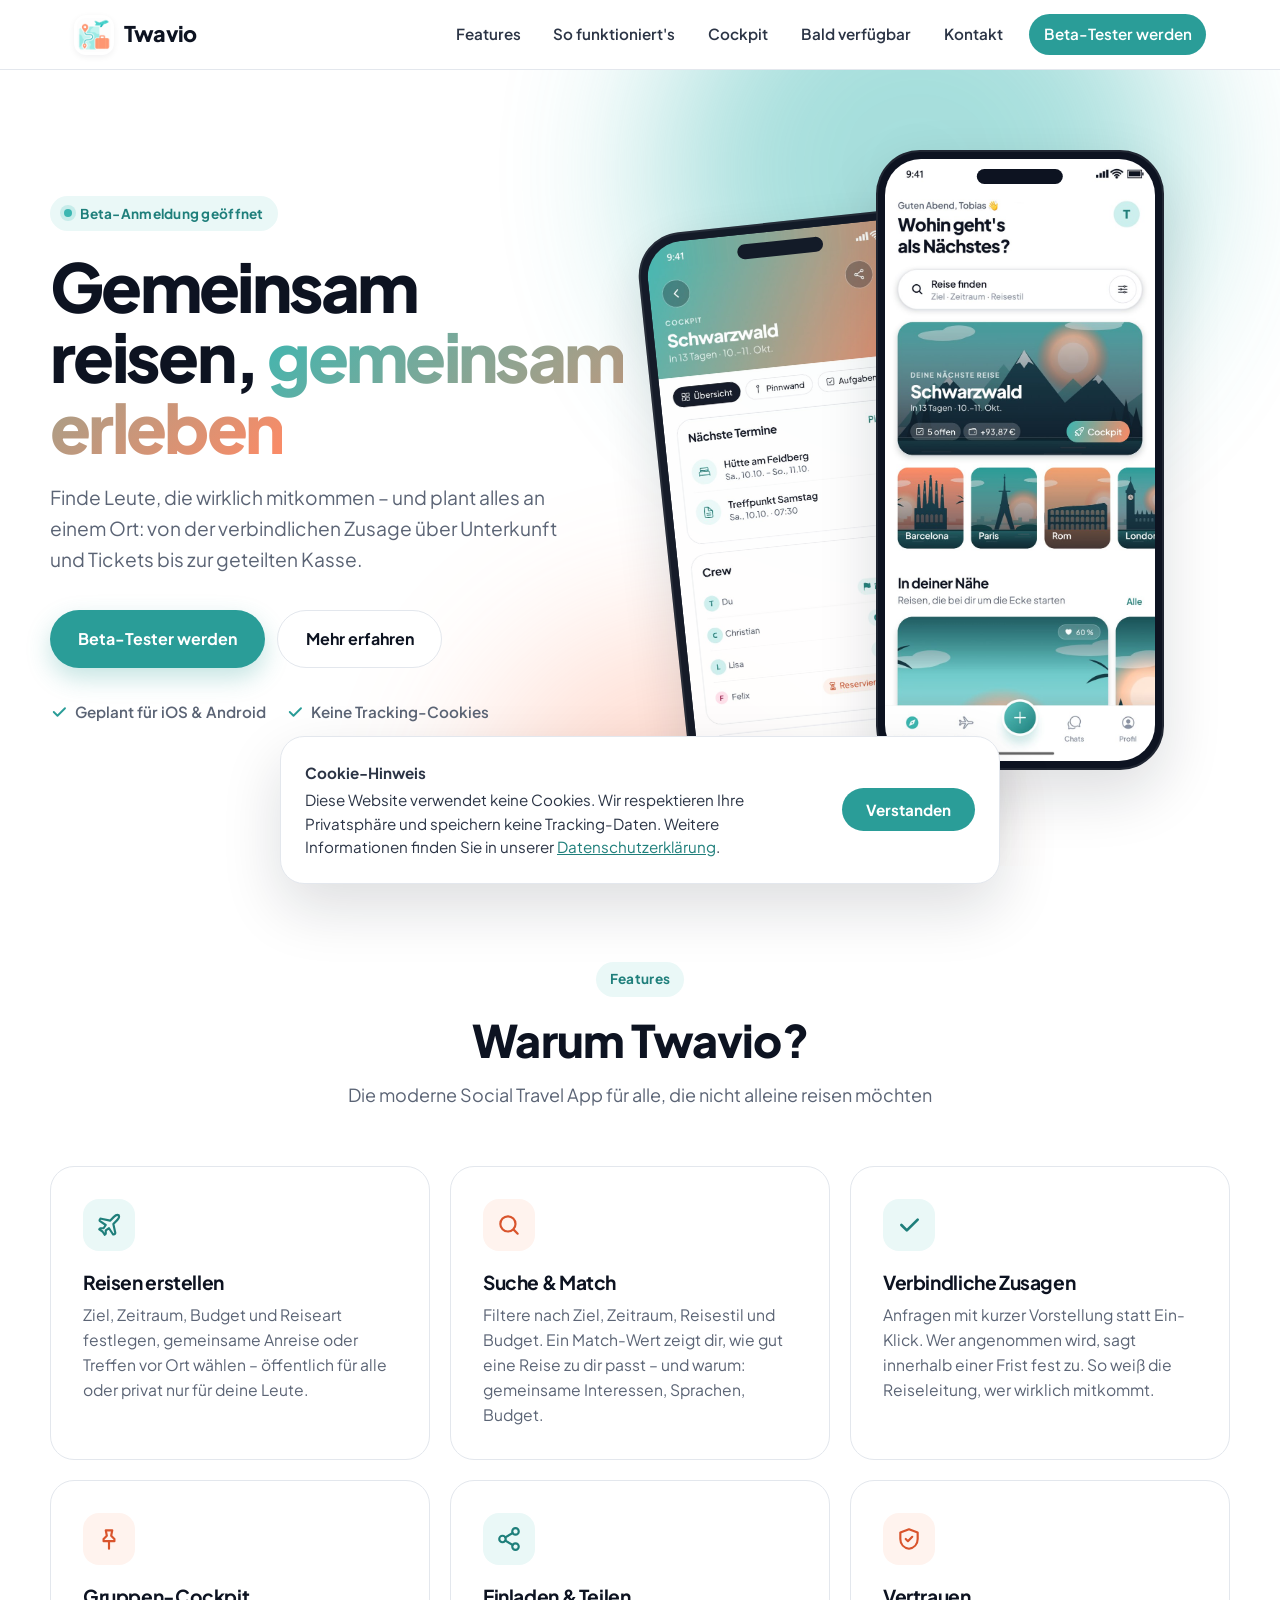
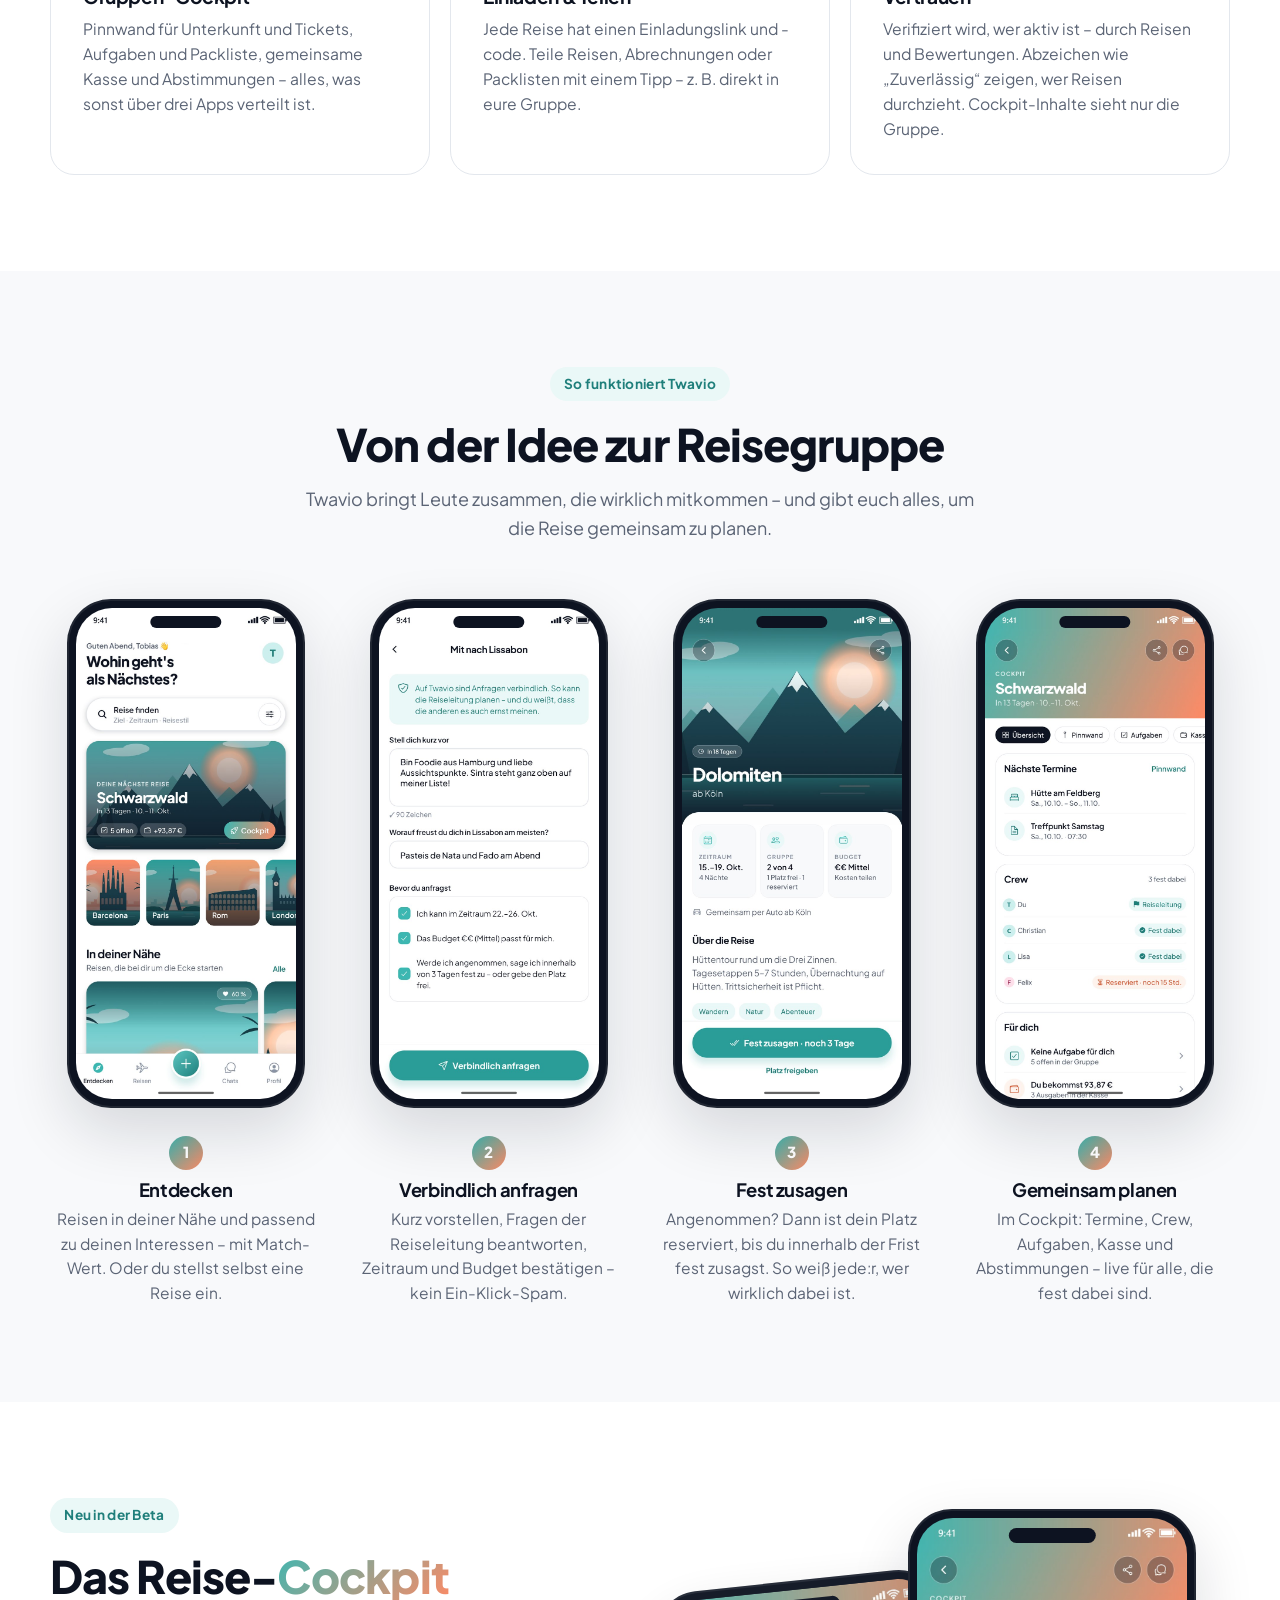
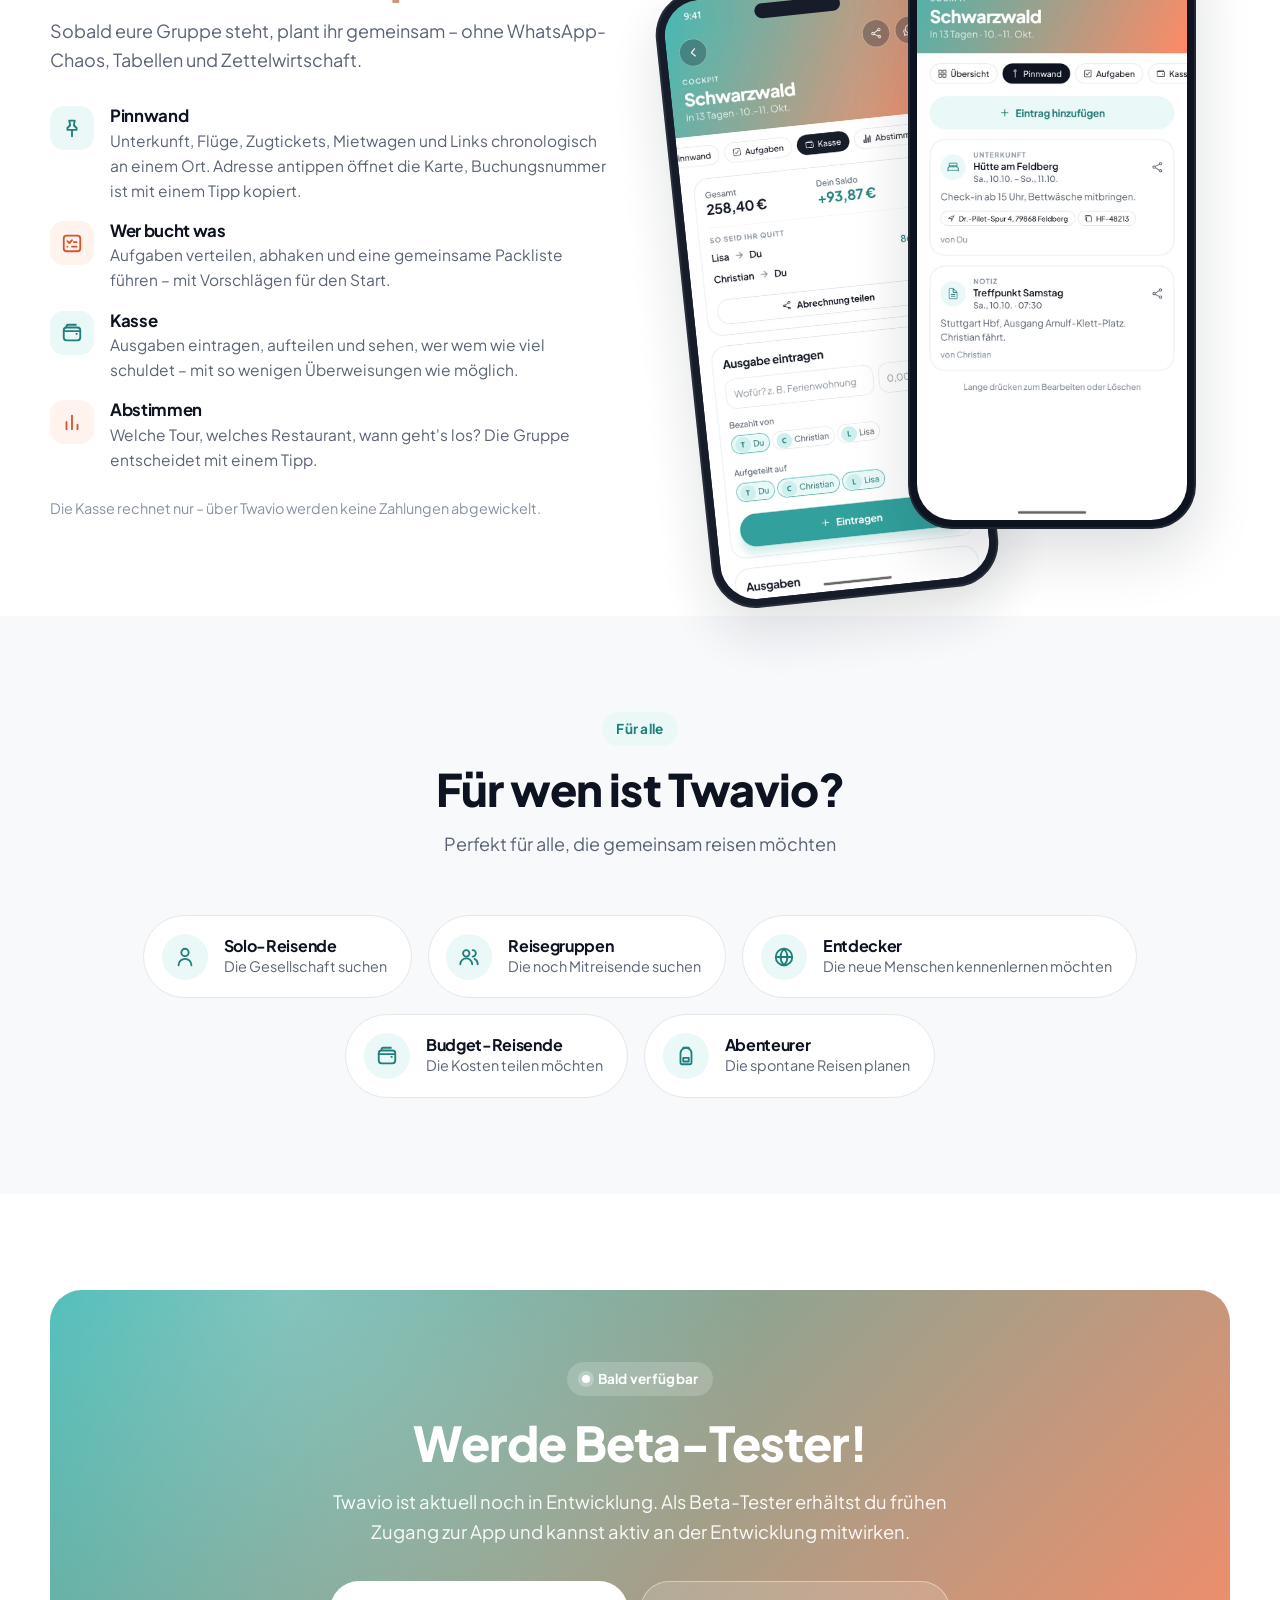
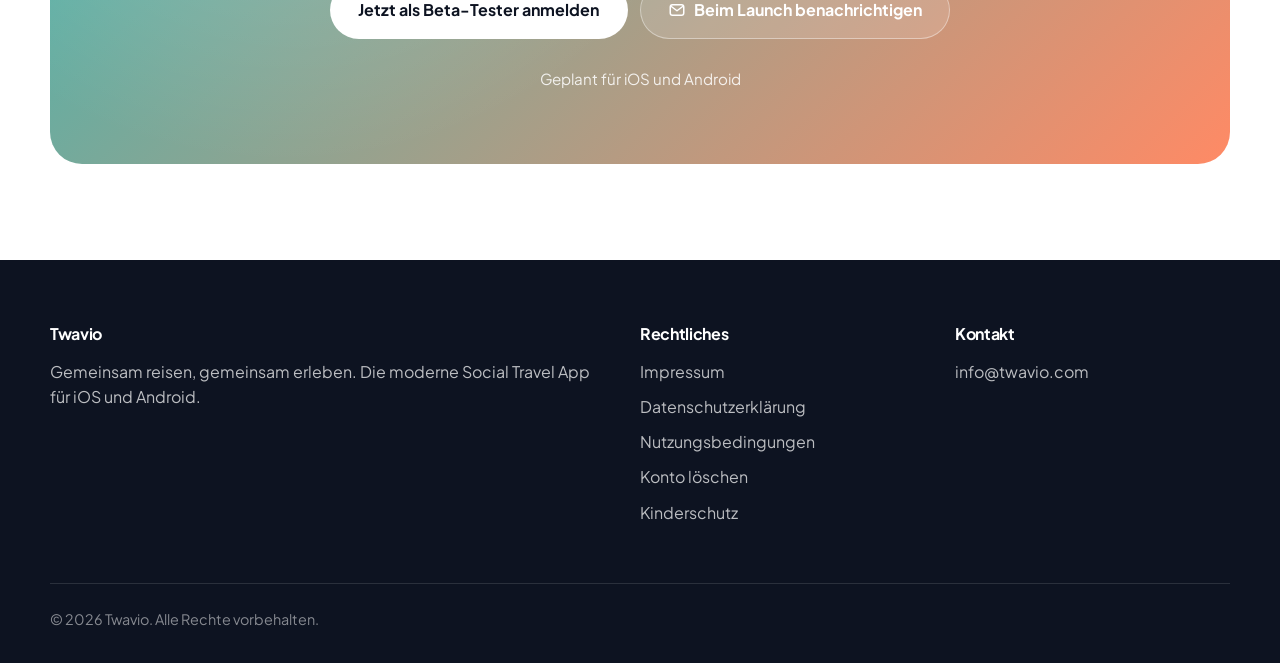
==== commit b4c07beb: "Kinderschutz-Standards (CSAE) für Google Play Co-Authored-By: Claude Opus 5.5 <noreply@anthropic.com" ====
--- a/index.html
+++ b/index.html
@@ -504,6 +504,7 @@
                     <li><a href="datenschutz.html">Datenschutzerklärung</a></li>
                     <li><a href="nutzungsbedingungen.html">Nutzungsbedingungen</a></li>
                     <li><a href="konto-loeschen.html">Konto löschen</a></li>
+                    <li><a href="kinderschutz.html">Kinderschutz</a></li>
                 </ul>
             </div>
             <div class="footer-section">
